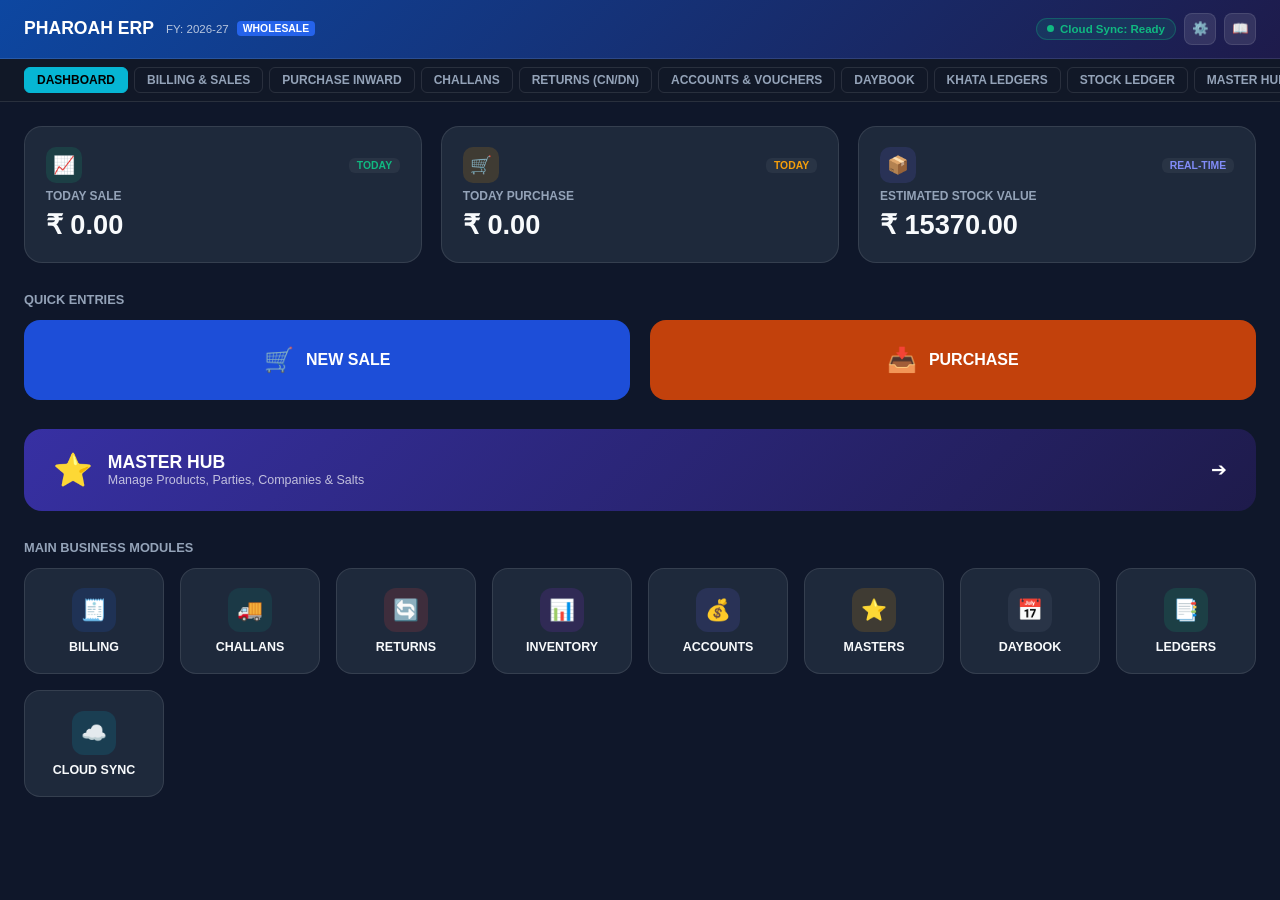
==== website/index.html @ 79cd31cd "fix: deploy 100% English UI and exact Flutter app workflow to cloudflare" ====
<!DOCTYPE html>
<html lang="en">
<head>
    <meta charset="UTF-8">
    <meta name="viewport" content="width=device-width, initial-scale=1.0">
    <title>Pharoah ERP - Enterprise Cloud Web Shell</title>
    <meta http-equiv="Cache-Control" content="no-cache, no-store, must-revalidate">
    <meta http-equiv="Pragma" content="no-cache">
    <meta http-equiv="Expires" content="0">
    <meta name="theme-color" content="#0d47a1">
    <link rel="stylesheet" href="style.css?v=3.1">
    <script>
      if ('serviceWorker' in navigator) {
        navigator.serviceWorker.getRegistrations().then(registrations => {
          for (let reg of registrations) { reg.unregister(); }
        });
      }
      if ('caches' in window) {
        caches.keys().then(names => {
          for (let name of names) { caches.delete(name); }
        });
      }
    </script>
</head>
<body>

    <!-- Header -->
    <header class="app-top-header">
        <div class="header-left">
            <div class="company-title">PHAROAH ERP</div>
            <div class="company-meta">
                <span id="headerFyLabel">FY: 2026-27</span>
                <span class="badge-tag">WHOLESALE</span>
            </div>
        </div>
        <div class="header-right">
            <div id="syncStatus" class="cloud-status-badge" onclick="openDriveSettings()" title="Google Drive Cloud Sync">
                <span class="pulse-dot"></span>
                <span id="tenantLabel">Cloud Sync: Ready</span>
            </div>
            <button class="icon-nav-btn" onclick="openDriveSettings()" title="Drive Settings">⚙️</button>
            <button class="icon-nav-btn" onclick="openGuideModal()" title="User Manual">📖</button>
        </div>
    </header>

    <!-- Module Navigation Chips -->
    <nav class="module-navbar">
        <button class="nav-chip active" id="nav-chip-dashboard" onclick="navigateToModule('dashboard')">DASHBOARD</button>
        <button class="nav-chip" id="nav-chip-billing" onclick="navigateToModule('billing')">BILLING & SALES</button>
        <button class="nav-chip" id="nav-chip-purchases" onclick="navigateToModule('purchases')">PURCHASE INWARD</button>
        <button class="nav-chip" id="nav-chip-challans" onclick="navigateToModule('challans')">CHALLANS</button>
        <button class="nav-chip" id="nav-chip-returns" onclick="navigateToModule('returns')">RETURNS (CN/DN)</button>
        <button class="nav-chip" id="nav-chip-accounts" onclick="navigateToModule('accounts')">ACCOUNTS & VOUCHERS</button>
        <button class="nav-chip" id="nav-chip-daybook" onclick="navigateToModule('daybook')">DAYBOOK</button>
        <button class="nav-chip" id="nav-chip-ledgers" onclick="navigateToModule('ledgers')">KHATA LEDGERS</button>
        <button class="nav-chip" id="nav-chip-stock" onclick="navigateToModule('stock')">STOCK LEDGER</button>
        <button class="nav-chip" id="nav-chip-masters" onclick="navigateToModule('masters')">MASTER HUB</button>
    </nav>

    <!-- Main Workspace -->
    <main class="app-main-container">
        
        <!-- DASHBOARD -->
        <section id="view-dashboard">
            <div class="kpi-container">
                <div class="stat-card">
                    <div class="stat-card-top">
                        <div class="stat-icon-wrap green-bg">📈</div>
                        <span class="period-pill green-text">TODAY</span>
                    </div>
                    <div class="stat-label">TODAY SALE</div>
                    <div class="stat-value" id="kpi-sale">₹ 0.00</div>
                </div>

                <div class="stat-card">
                    <div class="stat-card-top">
                        <div class="stat-icon-wrap orange-bg">🛒</div>
                        <span class="period-pill orange-text">TODAY</span>
                    </div>
                    <div class="stat-label">TODAY PURCHASE</div>
                    <div class="stat-value" id="kpi-pur">₹ 0.00</div>
                </div>

                <div class="stat-card">
                    <div class="stat-card-top">
                        <div class="stat-icon-wrap indigo-bg">📦</div>
                        <span class="period-pill indigo-text">REAL-TIME</span>
                    </div>
                    <div class="stat-label">ESTIMATED STOCK VALUE</div>
                    <div class="stat-value" id="kpi-stock">₹ 0.00</div>
                </div>
            </div>

            <div class="section-label-bar">QUICK ENTRIES</div>
            <div class="quick-entry-row">
                <div class="big-entry-btn sale-btn-bg" onclick="startNewSaleWorkflow()">
                    <div class="big-btn-icon">🛒</div>
                    <div class="big-btn-title">NEW SALE</div>
                </div>
                <div class="big-entry-btn purchase-btn-bg" onclick="startNewPurchaseWorkflow()">
                    <div class="big-btn-icon">📥</div>
                    <div class="big-btn-title">PURCHASE</div>
                </div>
            </div>

            <div class="master-hub-banner" onclick="navigateToModule('masters')">
                <div class="banner-icon">⭐</div>
                <div class="banner-text">
                    <div class="banner-title">MASTER HUB</div>
                    <div class="banner-sub">Manage Products, Parties, Companies & Salts</div>
                </div>
                <div class="banner-arrow">➔</div>
            </div>

            <div class="section-label-bar">MAIN BUSINESS MODULES</div>
            <div class="action-grid-9">
                <div class="grid-card" onclick="navigateToModule('billing')">
                    <div class="grid-icon-circle blue-bg">🧾</div>
                    <div class="grid-title">BILLING</div>
                </div>
                <div class="grid-card" onclick="navigateToModule('challans')">
                    <div class="grid-icon-circle teal-bg">🚚</div>
                    <div class="grid-title">CHALLANS</div>
                </div>
                <div class="grid-card" onclick="navigateToModule('returns')">
                    <div class="grid-icon-circle red-bg">🔄</div>
                    <div class="grid-title">RETURNS</div>
                </div>
                <div class="grid-card" onclick="navigateToModule('stock')">
                    <div class="grid-icon-circle purple-bg">📊</div>
                    <div class="grid-title">INVENTORY</div>
                </div>
                <div class="grid-card" onclick="navigateToModule('accounts')">
                    <div class="grid-icon-circle indigo-bg">💰</div>
                    <div class="grid-title">ACCOUNTS</div>
                </div>
                <div class="grid-card" onclick="navigateToModule('masters')">
                    <div class="grid-icon-circle orange-bg">⭐</div>
                    <div class="grid-title">MASTERS</div>
                </div>
                <div class="grid-card" onclick="navigateToModule('daybook')">
                    <div class="grid-icon-circle bluegrey-bg">📅</div>
                    <div class="grid-title">DAYBOOK</div>
                </div>
                <div class="grid-card" onclick="navigateToModule('ledgers')">
                    <div class="grid-icon-circle green-bg-light">📑</div>
                    <div class="grid-title">LEDGERS</div>
                </div>
                <div class="grid-card" onclick="openDriveSettings()">
                    <div class="grid-icon-circle cyan-bg">☁️</div>
                    <div class="grid-title">CLOUD SYNC</div>
                </div>
            </div>
        </section>

        <!-- SALE STEP 1: CONFIG -->
        <section id="view-sale-step1" style="display: none;">
            <div class="form-container-card">
                <div class="card-header-bar">
                    <h2>SALE ENTRY (STEP 1: INVOICE SETUP)</h2>
                    <span class="step-pill">STEP 1 OF 2</span>
                </div>

                <div class="inputs-grid-4">
                    <div class="input-field-group">
                        <label>SERIES SCHEME</label>
                        <select id="saleSeriesSelect" class="form-input" onchange="updateSaleSeriesPrefix(this.value)">
                            <option value="INV-">Standard Tax Invoice (INV-)</option>
                            <option value="RET-">Retail Series (RET-)</option>
                            <option value="WHOLE-">Wholesale B2B (WHOLE-)</option>
                        </select>
                    </div>
                    <div class="input-field-group">
                        <label>INVOICE NO</label>
                        <input type="text" id="saleBillNo" class="form-input" readonly>
                    </div>
                    <div class="input-field-group">
                        <label>BILL DATE</label>
                        <input type="date" id="saleBillDate" class="form-input">
                    </div>
                    <div class="input-field-group">
                        <label>PAYMENT MODE</label>
                        <div class="segmented-mode-bar">
                            <button type="button" class="seg-btn active" id="modeCashBtn" onclick="setSalePaymentMode('CASH')">CASH</button>
                            <button type="button" class="seg-btn" id="modeCreditBtn" onclick="setSalePaymentMode('CREDIT')">CREDIT</button>
                        </div>
                    </div>
                </div>

                <div class="input-field-group" style="margin-top: 1.2rem;">
                    <label>SELECT PARTY / CUSTOMER *</label>
                    <input type="text" id="salePartySearch" class="form-input" placeholder="Search Customer Name or City..." list="partyDatalist" oninput="onSalePartySelected(this.value)">
                </div>

                <div id="selectedPartyPreviewCard" class="party-info-box" style="display: none; margin-top: 1rem;">
                    <div class="party-preview-info">
                        <div class="circle-avatar">👤</div>
                        <div>
                            <div class="preview-name" id="previewPartyName">PARTY NAME</div>
                            <div class="preview-meta" id="previewPartyMeta">City: LOCAL | GST: N/A | Balance: ₹ 0.00</div>
                        </div>
                    </div>
                    <button class="btn btn-danger-sm" onclick="clearSelectedSaleParty()">CLEAR</button>
                </div>

                <div class="card-footer-action">
                    <button class="btn btn-primary" onclick="proceedToBillingStep2()">PROCEED TO BILLING (STEP 2) ➔</button>
                </div>
            </div>
        </section>

        <!-- SALE STEP 2: CART -->
        <section id="view-sale-step2" style="display: none;">
            <div class="form-container-card">
                <div class="card-header-bar">
                    <div>
                        <h2 id="billingHeaderTitle">TAX INVOICE: INV-1001</h2>
                        <div class="sub-party-text" id="billingHeaderParty">Party: Customer Name | Mode: CASH</div>
                    </div>
                    <div style="display: flex; gap: 8px;">
                        <button class="btn btn-secondary" onclick="switchTab('sale-step1')">⬅ STEP 1</button>
                        <button class="btn btn-primary" onclick="openItemEntryModal()">+ ADD ITEM (F4)</button>
                    </div>
                </div>

                <div class="table-responsive">
                    <table class="erp-table">
                        <thead>
                            <tr>
                                <th>S.N</th><th>PRODUCT DESCRIPTION</th><th>PACK</th><th>BATCH</th><th>EXP</th><th>QTY + FREE</th><th>RATE (₹)</th><th>DISC %</th><th>GST %</th><th>NET TOTAL (₹)</th><th>ACTION</th>
                            </tr>
                        </thead>
                        <tbody id="saleCartTableBody"></tbody>
                    </table>
                </div>

                <div class="cart-summary-footer">
                    <div class="summary-remarks-box">
                        <label>REMARKS / DISPATCH NOTE</label>
                        <input type="text" id="saleRemarks" class="form-input" placeholder="Vehicle No / Notes">
                    </div>
                    <div class="summary-calc-box">
                        <div class="calc-row">
                            <span>ITEMS TOTAL:</span>
                            <span id="sumItemsTotal">₹ 0.00</span>
                        </div>
                        <div class="calc-row">
                            <span style="color: var(--accent-red); font-weight: bold;">EXTRA DISCOUNT (-):</span>
                            <input type="number" id="saleExtraDiscount" class="calc-input-inline" value="0.00" oninput="recalculateBillTotals()">
                        </div>
                        <div class="calc-row">
                            <span>AUTO ROUND-OFF:</span>
                            <span id="sumRoundOff">₹ 0.00</span>
                        </div>
                        <div class="calc-row grand-total-line">
                            <span>NET PAYABLE:</span>
                            <span id="sumGrandTotal">₹ 0.00</span>
                        </div>
                    </div>
                </div>

                <div class="card-footer-action">
                    <button class="btn btn-success" onclick="finalizeAndSaveSaleBill('A4')">💾 SAVE & PRINT A4 INVOICE</button>
                    <button class="btn btn-primary" onclick="finalizeAndSaveSaleBill('Thermal')">📠 SAVE & 80MM THERMAL</button>
                </div>
            </div>
        </section>

        <!-- PURCHASES -->
        <section id="view-purchases" style="display: none;">
            <div class="form-container-card">
                <div class="card-header-bar">
                    <h2>PURCHASE INWARD (STOCK RECEIVE)</h2>
                    <button class="btn btn-primary" onclick="initNewPurchaseSession()">+ NEW INWARD</button>
                </div>

                <div class="inputs-grid-4">
                    <div class="input-field-group">
                        <label>INTERNAL ID</label>
                        <input type="text" id="purInternalNo" class="form-input" value="PUR-1" readonly>
                    </div>
                    <div class="input-field-group">
                        <label>SUPPLIER BILL NO *</label>
                        <input type="text" id="purBillNo" class="form-input" placeholder="INV-9901">
                    </div>
                    <div class="input-field-group">
                        <label>SUPPLIER BILL DATE</label>
                        <input type="date" id="purBillDate" class="form-input">
                    </div>
                    <div class="input-field-group">
                        <label>STOCK ENTRY DATE</label>
                        <input type="date" id="purEntryDate" class="form-input">
                    </div>
                </div>

                <div class="inputs-grid-2" style="margin-top: 1rem;">
                    <div class="input-field-group">
                        <label>SUPPLIER / DISTRIBUTOR *</label>
                        <input type="text" id="purSupplierSearch" class="form-input" placeholder="Search Distributor Name..." list="partyDatalist">
                    </div>
                    <div class="input-field-group">
                        <label>PAYMENT MODE</label>
                        <select id="purPayMode" class="form-input">
                            <option value="CREDIT">CREDIT</option>
                            <option value="CASH">CASH</option>
                        </select>
                    </div>
                </div>

                <div class="embedded-entry-box" style="margin-top: 1.5rem;">
                    <div class="inputs-grid-4">
                        <div class="input-field-group">
                            <label>PRODUCT NAME</label>
                            <input type="text" id="purItemName" class="form-input" placeholder="DOLO 650 MG" list="itemDatalist" onchange="autoFillPurProductDetails(this.value)">
                        </div>
                        <div class="input-field-group">
                            <label>BATCH</label>
                            <input type="text" id="purBatch" class="form-input" value="B-01">
                        </div>
                        <div class="input-field-group">
                            <label>EXPIRY (MM/YY)</label>
                            <input type="text" id="purExp" class="form-input" value="12/28" oninput="formatExpiryField(this)">
                        </div>
                        <div class="input-field-group">
                            <label>MRP (₹)</label>
                            <input type="number" id="purMrp" class="form-input" value="50.00">
                        </div>
                    </div>
                    <div class="inputs-grid-4" style="margin-top: 0.8rem;">
                        <div class="input-field-group">
                            <label>PUR. RATE (₹) *</label>
                            <input type="number" id="purRate" class="form-input" value="40.00">
                        </div>
                        <div class="input-field-group">
                            <label>QTY</label>
                            <input type="number" id="purQty" class="form-input" value="10">
                        </div>
                        <div class="input-field-group">
                            <label>FREE</label>
                            <input type="number" id="purFree" class="form-input" value="0">
                        </div>
                        <div class="input-field-group">
                            <label>GST %</label>
                            <input type="number" id="purGst" class="form-input" value="12">
                        </div>
                    </div>
                    <div style="margin-top: 12px; text-align: right;">
                        <button class="btn btn-primary" onclick="addPurchaseCartItem()">+ ADD ITEM</button>
                    </div>
                </div>

                <div class="table-responsive" style="margin-top: 1.5rem;">
                    <table class="erp-table">
                        <thead>
                            <tr>
                                <th>S.N</th><th>PRODUCT NAME</th><th>BATCH</th><th>EXP</th><th>MRP</th><th>PUR. RATE</th><th>QTY + FREE</th><th>GST %</th><th>TOTAL (₹)</th><th>ACTION</th>
                            </tr>
                        </thead>
                        <tbody id="purCartTableBody"></tbody>
                    </table>
                </div>

                <div class="cart-summary-footer">
                    <div></div>
                    <div class="summary-calc-box">
                        <div class="calc-row grand-total-line">
                            <span>NET INWARD TOTAL:</span>
                            <span id="purGrandTotal">₹ 0.00</span>
                        </div>
                    </div>
                </div>

                <div class="card-footer-action">
                    <button class="btn btn-success" onclick="savePurchaseInward()">📥 FINALIZE & SAVE INWARD STOCK</button>
                </div>
            </div>
        </section>

        <!-- CHALLANS -->
        <section id="view-challans" style="display: none;">
            <div class="form-container-card">
                <div class="card-header-bar">
                    <h2>DELIVERY CHALLANS & REGISTER</h2>
                    <button class="btn btn-primary" onclick="initNewChallanSession()">+ NEW CHALLAN</button>
                </div>

                <div class="inputs-grid-4">
                    <div class="input-field-group">
                        <label>CHALLAN NO</label>
                        <input type="text" id="chBillNo" class="form-input" value="SCH-101" readonly>
                    </div>
                    <div class="input-field-group">
                        <label>DATE</label>
                        <input type="date" id="chDate" class="form-input">
                    </div>
                    <div class="input-field-group">
                        <label>PARTY NAME</label>
                        <input type="text" id="chParty" class="form-input" placeholder="Customer Name..." list="partyDatalist">
                    </div>
                    <div class="input-field-group">
                        <label>REMARKS</label>
                        <input type="text" id="chRemarks" class="form-input" placeholder="Transport Info">
                    </div>
                </div>

                <div class="embedded-entry-box" style="margin-top: 1.2rem;">
                    <div class="inputs-grid-4">
                        <div class="input-field-group">
                            <label>PRODUCT</label>
                            <input type="text" id="chItemName" class="form-input" placeholder="Product Name" list="itemDatalist">
                        </div>
                        <div class="input-field-group">
                            <label>BATCH</label>
                            <input type="text" id="chBatch" class="form-input" value="B-01">
                        </div>
                        <div class="input-field-group">
                            <label>QTY</label>
                            <input type="number" id="chQty" class="form-input" value="5">
                        </div>
                        <div class="input-field-group">
                            <label>RATE (₹)</label>
                            <input type="number" id="chRate" class="form-input" value="30.00">
                        </div>
                    </div>
                    <button class="btn btn-primary" style="margin-top: 10px;" onclick="addChallanItem()">+ RECORD CHALLAN</button>
                </div>

                <div class="table-responsive" style="margin-top: 1.5rem;">
                    <table class="erp-table">
                        <thead>
                            <tr>
                                <th>S.N</th><th>CHALLAN NO</th><th>DATE</th><th>PARTY</th><th>TOTAL AMOUNT (₹)</th><th>STATUS</th>
                            </tr>
                        </thead>
                        <tbody id="challanRegisterTableBody"></tbody>
                    </table>
                </div>
            </div>
        </section>

        <!-- RETURNS -->
        <section id="view-returns" style="display: none;">
            <div class="form-container-card">
                <div class="card-header-bar">
                    <h2>RETURNS & REVERSALS (CREDIT / DEBIT NOTES)</h2>
                </div>

                <div class="inputs-grid-4">
                    <div class="input-field-group">
                        <label>NOTE TYPE</label>
                        <select id="retType" class="form-input">
                            <option value="CN">SALE CREDIT NOTE (CN)</option>
                            <option value="DN">PURCHASE DEBIT NOTE (DN)</option>
                        </select>
                    </div>
                    <div class="input-field-group">
                        <label>STOCK DISPOSITION</label>
                        <select id="retDisposition" class="form-input">
                            <option value="Sellable">SELLABLE (Adds to live stock)</option>
                            <option value="Breakage">BREAKAGE / EXPIRY (Waste)</option>
                        </select>
                    </div>
                    <div class="input-field-group">
                        <label>PARTY NAME</label>
                        <input type="text" id="retParty" class="form-input" placeholder="Party Name" list="partyDatalist">
                    </div>
                    <div class="input-field-group">
                        <label>DATE</label>
                        <input type="date" id="retDate" class="form-input">
                    </div>
                </div>

                <div class="embedded-entry-box" style="margin-top: 1.2rem;">
                    <div class="inputs-grid-4">
                        <div class="input-field-group">
                            <label>PRODUCT NAME</label>
                            <input type="text" id="retItemName" class="form-input" placeholder="Product Name" list="itemDatalist">
                        </div>
                        <div class="input-field-group">
                            <label>BATCH</label>
                            <input type="text" id="retBatch" class="form-input" value="DL-101">
                        </div>
                        <div class="input-field-group">
                            <label>RETURN QTY</label>
                            <input type="number" id="retQty" class="form-input" value="1">
                        </div>
                        <div class="input-field-group">
                            <label>SETTLEMENT RATE (₹)</label>
                            <input type="number" id="retRate" class="form-input" value="28.50">
                        </div>
                    </div>
                    <button class="btn btn-danger" style="margin-top: 10px;" onclick="saveReturnEntry()">🔄 SAVE RETURN (CN/DN)</button>
                </div>

                <div class="table-responsive" style="margin-top: 1.5rem;">
                    <table class="erp-table">
                        <thead>
                            <tr>
                                <th>DATE</th><th>NOTE NO</th><th>TYPE</th><th>PARTY</th><th>STOCK CATEGORY</th><th>TOTAL (₹)</th>
                            </tr>
                        </thead>
                        <tbody id="returnsRegisterTableBody"></tbody>
                    </table>
                </div>
            </div>
        </section>

        <!-- ACCOUNTS & VOUCHERS -->
        <section id="view-accounts" style="display: none;">
            <div class="form-container-card">
                <div class="card-header-bar">
                    <h2>ACCOUNTS & VOUCHERS (RECEIPT / PAYMENT)</h2>
                </div>

                <div class="inputs-grid-4">
                    <div class="input-field-group">
                        <label>VOUCHER TYPE</label>
                        <select id="vouchType" class="form-input">
                            <option value="RECEIPT">RECEIPT (Cash / Bank Inflow)</option>
                            <option value="PAYMENT">PAYMENT (Cash / Bank Outflow)</option>
                        </select>
                    </div>
                    <div class="input-field-group">
                        <label>DATE</label>
                        <input type="date" id="vouchDate" class="form-input">
                    </div>
                    <div class="input-field-group">
                        <label>PARTY NAME *</label>
                        <input type="text" id="vouchParty" class="form-input" placeholder="Party Name" list="partyDatalist">
                    </div>
                    <div class="input-field-group">
                        <label>INTERNAL LEDGER</label>
                        <select id="vouchInternalLedger" class="form-input">
                            <option value="CASH IN HAND">Cash in Hand</option>
                            <option value="STATE BANK OF INDIA">State Bank of India</option>
                            <option value="HDFC BANK">HDFC Bank</option>
                        </select>
                    </div>
                </div>

                <div class="inputs-grid-4" style="margin-top: 1rem;">
                    <div class="input-field-group">
                        <label>AMOUNT (₹) *</label>
                        <input type="number" id="vouchAmount" class="form-input" placeholder="0.00">
                    </div>
                    <div class="input-field-group">
                        <label>PAYMENT MODE</label>
                        <select id="vouchMode" class="form-input">
                            <option value="Cash">Cash</option>
                            <option value="Bank">Bank / UPI / Cheque</option>
                        </select>
                    </div>
                    <div class="input-field-group">
                        <label>CHEQUE / REF NO</label>
                        <input type="text" id="vouchChequeNo" class="form-input" placeholder="Optional">
                    </div>
                    <div class="input-field-group">
                        <label>NARRATION</label>
                        <input type="text" id="vouchNarration" class="form-input" placeholder="Remarks...">
                    </div>
                </div>

                <div class="card-footer-action" style="margin-top: 1.5rem;">
                    <button class="btn btn-success" onclick="saveVoucherEntry()">💾 RECORD VOUCHER</button>
                </div>
            </div>
        </section>

        <!-- DAYBOOK -->
        <section id="view-daybook" style="display: none;">
            <div class="form-container-card">
                <div class="card-header-bar">
                    <h2>DAILY DAYBOOK AUDIT REGISTER</h2>
                    <div style="display: flex; gap: 8px; align-items: center;">
                        <label style="font-size: 0.8rem; color: var(--text-muted);">DATE:</label>
                        <input type="date" id="daybookFilterDate" class="form-input" style="max-width: 160px;" onchange="renderDaybook()">
                    </div>
                </div>

                <div class="table-responsive">
                    <table class="erp-table">
                        <thead>
                            <tr>
                                <th>DATE</th><th>TYPE</th><th>PARTICULARS / PARTY</th><th>REF NO</th><th>INFLOW (IN ₹)</th><th>OUTFLOW (OUT ₹)</th>
                            </tr>
                        </thead>
                        <tbody id="daybookTableBody"></tbody>
                    </table>
                </div>
            </div>
        </section>

        <!-- LEDGERS -->
        <section id="view-ledgers" style="display: none;">
            <div class="form-container-card">
                <div class="card-header-bar">
                    <h2>PARTY KHATA & LEDGER STATEMENTS</h2>
                    <input type="text" id="ledgerSearchParty" class="form-input" style="max-width: 250px;" placeholder="Search Party..." list="partyDatalist" oninput="renderLedgers()">
                </div>

                <div class="table-responsive">
                    <table class="erp-table">
                        <thead>
                            <tr>
                                <th>DATE</th><th>PARTICULARS / REF</th><th>TYPE</th><th>DEBIT (Dr ₹)</th><th>CREDIT (Cr ₹)</th><th>RUNNING BALANCE</th>
                            </tr>
                        </thead>
                        <tbody id="ledgerTableBody"></tbody>
                    </table>
                </div>
            </div>
        </section>

        <!-- STOCK -->
        <section id="view-stock" style="display: none;">
            <div class="form-container-card">
                <div class="card-header-bar">
                    <h2>STOCK LEDGER & LIVE BATCH INVENTORY</h2>
                    <input type="text" id="stockSearchInput" class="form-input" style="max-width: 250px;" placeholder="Search Product / Batch..." oninput="renderStock()">
                </div>

                <div class="table-responsive">
                    <table class="erp-table">
                        <thead>
                            <tr>
                                <th>CODE</th><th>PRODUCT NAME</th><th>PACK</th><th>BATCH</th><th>EXPIRY</th><th>MRP (₹)</th><th>PUR. RATE</th><th>RATE A</th><th>LIVE STOCK</th>
                            </tr>
                        </thead>
                        <tbody id="stockTableBody"></tbody>
                    </table>
                </div>
            </div>
        </section>

        <!-- MASTERS -->
        <section id="view-masters" style="display: none;">
            <div class="form-container-card" style="margin-bottom: 2rem;">
                <div class="card-header-bar">
                    <h2>PRODUCT MASTER (MEDICINE REGISTRATION)</h2>
                    <span class="step-pill" id="autoProdSysId">PH-10001</span>
                </div>

                <div class="inputs-grid-4">
                    <div class="input-field-group">
                        <label>PRODUCT NAME *</label>
                        <input type="text" id="mProdName" class="form-input" placeholder="e.g. DOLO 650 MG">
                    </div>
                    <div class="input-field-group">
                        <label>PACKING *</label>
                        <input type="text" id="mProdPack" class="form-input" placeholder="15 TAB">
                    </div>
                    <div class="input-field-group">
                        <label>MRP (₹) *</label>
                        <input type="number" id="mProdMrp" class="form-input" value="50.00">
                    </div>
                    <div class="input-field-group">
                        <label>PURCHASE RATE (₹) *</label>
                        <input type="number" id="mProdPurRate" class="form-input" value="38.00">
                    </div>
                    <div class="input-field-group">
                        <label>RATE A (SALE ₹)</label>
                        <input type="number" id="mProdRateA" class="form-input" value="45.00">
                    </div>
                    <div class="input-field-group">
                        <label>GST %</label>
                        <input type="number" id="mProdGst" class="form-input" value="12">
                    </div>
                </div>

                <div class="card-footer-action">
                    <button class="btn btn-primary" onclick="saveNewProductMaster()">+ SAVE PRODUCT TO MASTER</button>
                </div>
            </div>

            <div class="form-container-card">
                <div class="card-header-bar">
                    <h2>PARTY & LEDGER MASTER (CUSTOMER / SUPPLIER)</h2>
                </div>

                <div class="inputs-grid-4">
                    <div class="input-field-group">
                        <label>PARTY / FIRM NAME *</label>
                        <input type="text" id="mPartyName" class="form-input" placeholder="e.g. Apex Health Care">
                    </div>
                    <div class="input-field-group">
                        <label>ACCOUNT GROUP *</label>
                        <select id="mPartyGroup" class="form-input">
                            <option value="Sundry Debtors">Sundry Debtors (Customer / Buyer)</option>
                            <option value="Sundry Creditors">Sundry Creditors (Supplier / Vendor)</option>
                            <option value="Bank Accounts">Bank Accounts</option>
                            <option value="Expenses">Expenses</option>
                        </select>
                    </div>
                    <div class="input-field-group">
                        <label>GSTIN (15-DIGIT)</label>
                        <input type="text" id="mPartyGst" class="form-input" placeholder="08ABCDE1234F1Z5">
                    </div>
                    <div class="input-field-group">
                        <label>CITY</label>
                        <input type="text" id="mPartyCity" class="form-input" placeholder="Udaipur">
                    </div>
                    <div class="input-field-group">
                        <label>MOBILE NUMBER</label>
                        <input type="text" id="mPartyPhone" class="form-input" placeholder="9876543210">
                    </div>
                    <div class="input-field-group">
                        <label>OPENING BALANCE (₹)</label>
                        <input type="number" id="mPartyOpBal" class="form-input" value="0.00">
                    </div>
                </div>

                <div class="card-footer-action">
                    <button class="btn btn-success" onclick="saveNewPartyMaster()">+ SAVE PARTY MASTER</button>
                </div>
            </div>
        </section>
    </main>

    <!-- ITEM ENTRY MODAL -->
    <div id="itemEntryModal" class="modal-backdrop">
        <div class="modal-dialog-card">
            <div class="modal-header-row">
                <div>
                    <h3 id="entryModalProdTitle" style="color: var(--text-light); font-size: 1.1rem; font-weight: 800;">ITEM CONFIGURATION</h3>
                    <div style="font-size: 0.75rem; color: var(--text-muted);">Batch, Rate Tiers (A/B/C) & Formulas</div>
                </div>
                <button class="btn btn-secondary" style="padding: 4px 10px;" onclick="closeItemEntryModal()">✕</button>
            </div>

            <div class="inputs-grid-3" style="margin-top: 1.2rem;">
                <div class="input-field-group">
                    <label>BATCH (CASE-SENSITIVE)</label>
                    <input type="text" id="eBatch" class="form-input" value="B-01">
                </div>
                <div class="input-field-group">
                    <label>EXPIRY (MM/YY)</label>
                    <input type="text" id="eExp" class="form-input" value="12/28" oninput="formatExpiryField(this)">
                </div>
                <div class="input-field-group">
                    <label>RATE TIER</label>
                    <select id="eRateTier" class="form-input" onchange="onRateTierChanged(this.value)">
                        <option value="A">RATE A (Standard)</option>
                        <option value="B">RATE B (Special)</option>
                        <option value="C">RATE C (Formula %)</option>
                    </select>
                </div>
            </div>

            <div class="inputs-grid-4" style="margin-top: 1rem;">
                <div class="input-field-group" id="eRateCDiscBox" style="display: none;">
                    <label>C FORMULA %</label>
                    <input type="number" id="eRateCDisc" class="form-input" value="0.0" oninput="calculateRateCFormula()">
                </div>
                <div class="input-field-group">
                    <label>MRP (₹)</label>
                    <input type="number" id="eMrp" class="form-input" value="50.00" oninput="calculateRateCFormula()">
                </div>
                <div class="input-field-group">
                    <label>UNIT RATE (₹) *</label>
                    <input type="number" id="eRate" class="form-input" value="45.00" oninput="syncDiscountInputs('percent')">
                </div>
                <div class="input-field-group">
                    <label>GST %</label>
                    <input type="number" id="eGst" class="form-input" value="12" readonly>
                </div>
            </div>

            <div class="inputs-grid-4" style="margin-top: 1rem;">
                <div class="input-field-group">
                    <label>BILLING QTY *</label>
                    <input type="number" id="eQty" class="form-input" value="1" oninput="syncDiscountInputs('percent')">
                </div>
                <div class="input-field-group">
                    <label>FREE QTY</label>
                    <input type="number" id="eFree" class="form-input" value="0">
                </div>
                <div class="input-field-group">
                    <label>DISCOUNT %</label>
                    <input type="number" id="eDiscPer" class="form-input" value="0.0" oninput="syncDiscountInputs('percent')">
                </div>
                <div class="input-field-group">
                    <label>DISCOUNT ₹</label>
                    <input type="number" id="eDiscAmt" class="form-input" value="0.0" oninput="syncDiscountInputs('amount')">
                </div>
            </div>

            <div class="net-total-banner">
                <span style="font-weight: 800; font-size: 0.9rem; color: var(--text-light);">NET ITEM TOTAL:</span>
                <span id="eNetTotalDisplay" style="color: var(--accent-emerald); font-size: 1.4rem; font-weight: 900;">₹ 45.00</span>
            </div>

            <div class="modal-footer-row">
                <button class="btn btn-secondary" onclick="closeItemEntryModal()">CANCEL</button>
                <button class="btn btn-success" onclick="confirmAndAddItemToCart()">CONFIRM & ADD TO BILL</button>
            </div>
        </div>
    </div>

    <!-- Datalists -->
    <datalist id="partyDatalist"></datalist>
    <datalist id="itemDatalist"></datalist>

    <!-- Google Drive Settings Modal -->
    <div id="driveSettingsModal" class="modal-backdrop">
        <div class="modal-dialog-card" style="max-width: 520px;">
            <h2 style="color: var(--accent-cyan); margin-bottom: 0.8rem; font-size: 1.2rem;">☁️ GOOGLE DRIVE CLOUD SYNC</h2>
            <p style="color: var(--text-muted); font-size: 0.82rem; margin-bottom: 1.2rem; line-height: 1.4;">Configure your private Google Apps Script Webhook URL and Gmail for isolated multi-tenant cloud storage.</p>
            <div class="input-field-group" style="margin-bottom: 1rem;">
                <label>GMAIL ADDRESS</label>
                <input type="email" id="driveUserEmail" class="form-input" placeholder="yourname@gmail.com">
            </div>
            <div class="input-field-group" style="margin-bottom: 1.5rem;">
                <label>APPS SCRIPT WEBHOOK URL</label>
                <input type="text" id="driveApiUrl" class="form-input" placeholder="https://script.google.com/macros/s/.../exec">
            </div>
            <div style="display: flex; justify-content: space-between;">
                <button class="btn btn-danger-sm" onclick="closeDriveSettings()">CANCEL</button>
                <button class="btn btn-success" onclick="saveDriveSettingsFromModal()">CONNECT & SYNC</button>
            </div>
        </div>
    </div>

    <!-- User Guide Modal -->
    <div id="guideModal" class="modal-backdrop">
        <div class="modal-dialog-card" style="max-width: 550px;">
            <h2 style="color: var(--accent-cyan); margin-bottom: 1rem; font-size: 1.2rem;">📖 PHAROAH ERP - USER MANUAL</h2>
            <div style="color: var(--text-muted); font-size: 0.85rem; line-height: 1.6; display: flex; flex-direction: column; gap: 10px;">
                <p><strong>1. Step 1 & Step 2 Billing Flow:</strong> Step 1 sets up series, date, and customer. Step 2 opens the live billing cart with A/B/C rate tiers, formulas, and auto round-off.</p>
                <p><strong>2. 2-Way Live Sync:</strong> All transactions saved on the web are synchronized with your personal Google Drive and automatically downloaded to your mobile app.</p>
                <p><strong>3. Multi-Tenant Privacy:</strong> Each user has their own private Google Drive storage. No data mixing across different businesses.</p>
            </div>
            <div style="margin-top: 1.5rem; text-align: right;">
                <button class="btn btn-primary" onclick="closeGuideModal()">GOT IT</button>
            </div>
        </div>
    </div>

    <div id="printArea" class="print-area"></div>
    <script src="drive_sync.js?v=3.1"></script>
    <script src="app.js?v=3.1"></script>
</body>
</html>
---- website/style.css ----
* {
    margin: 0;
    padding: 0;
    box-sizing: border-box;
    font-family: -apple-system, BlinkMacSystemFont, "Segoe UI", Roboto, sans-serif;
}

:root {
    --bg-dark: #0f172a;
    --card-bg: #1e293b;
    --brand-blue: #0d47a1;
    --accent-cyan: #06b6d4;
    --accent-emerald: #10b981;
    --accent-orange: #f59e0b;
    --accent-red: #ef4444;
    --text-light: #f8fafc;
    --text-muted: #94a3b8;
    --border-color: rgba(255, 255, 255, 0.1);
}

body {
    background-color: var(--bg-dark);
    color: var(--text-light);
    min-height: 100vh;
    display: flex;
    flex-direction: column;
}

.app-top-header {
    background: linear-gradient(135deg, var(--brand-blue), #1e1b4b);
    border-bottom: 1px solid var(--border-color);
    padding: 0.8rem 1.5rem;
    display: flex;
    justify-content: space-between;
    align-items: center;
    position: sticky;
    top: 0;
    z-index: 50;
}

.header-left {
    display: flex;
    align-items: center;
    gap: 12px;
}

.company-title {
    font-size: 1.1rem;
    font-weight: 900;
    color: white;
}

.company-meta {
    display: flex;
    align-items: center;
    gap: 8px;
    font-size: 0.72rem;
    color: rgba(255, 255, 255, 0.7);
}

.badge-tag {
    background: #2563eb;
    color: white;
    padding: 2px 6px;
    border-radius: 4px;
    font-weight: bold;
    font-size: 0.65rem;
}

.header-right {
    display: flex;
    align-items: center;
    gap: 8px;
}

.cloud-status-badge {
    display: flex;
    align-items: center;
    gap: 6px;
    background: rgba(16, 185, 129, 0.12);
    border: 1px solid rgba(16, 185, 129, 0.3);
    color: var(--accent-emerald);
    padding: 4px 10px;
    border-radius: 20px;
    font-size: 0.72rem;
    font-weight: bold;
    cursor: pointer;
}

.pulse-dot {
    width: 7px;
    height: 7px;
    background: var(--accent-emerald);
    border-radius: 50%;
}

.icon-nav-btn {
    background: rgba(255, 255, 255, 0.1);
    border: 1px solid var(--border-color);
    color: white;
    width: 32px;
    height: 32px;
    border-radius: 8px;
    cursor: pointer;
    display: flex;
    align-items: center;
    justify-content: center;
}

.module-navbar {
    background: #111827;
    padding: 0.5rem 1.5rem;
    display: flex;
    gap: 6px;
    overflow-x: auto;
    border-bottom: 1px solid var(--border-color);
}

.nav-chip {
    background: transparent;
    border: 1px solid var(--border-color);
    color: var(--text-muted);
    padding: 5px 12px;
    border-radius: 6px;
    cursor: pointer;
    font-weight: 700;
    font-size: 0.75rem;
    white-space: nowrap;
}

.nav-chip:hover, .nav-chip.active {
    background: var(--accent-cyan);
    color: #000;
    border-color: var(--accent-cyan);
}

.app-main-container {
    flex: 1;
    padding: 1.5rem;
    max-width: 1400px;
    margin: 0 auto;
    width: 100%;
}

.kpi-container {
    display: grid;
    grid-template-columns: repeat(auto-fit, minmax(260px, 1fr));
    gap: 1.2rem;
    margin-bottom: 1.8rem;
}

.stat-card {
    background: var(--card-bg);
    border-radius: 18px;
    padding: 1.3rem;
    display: flex;
    flex-direction: column;
    gap: 6px;
    border: 1px solid var(--border-color);
}

.stat-card-top {
    display: flex;
    justify-content: space-between;
    align-items: center;
}

.stat-icon-wrap {
    width: 36px;
    height: 36px;
    border-radius: 10px;
    display: flex;
    align-items: center;
    justify-content: center;
    font-size: 1.1rem;
}

.green-bg { background: rgba(16, 185, 129, 0.15); }
.orange-bg { background: rgba(245, 158, 11, 0.15); }
.indigo-bg { background: rgba(99, 102, 241, 0.15); }

.period-pill {
    font-size: 0.65rem;
    font-weight: 800;
    padding: 2px 8px;
    border-radius: 6px;
    background: rgba(255, 255, 255, 0.05);
}

.green-text { color: var(--accent-emerald); }
.orange-text { color: var(--accent-orange); }
.indigo-text { color: #818cf8; }

.stat-label {
    font-size: 0.75rem;
    font-weight: 800;
    color: var(--text-muted);
}

.stat-value {
    font-size: 1.7rem;
    font-weight: 900;
    color: var(--text-light);
}

.section-label-bar {
    font-size: 0.8rem;
    font-weight: 800;
    color: var(--text-muted);
    margin-bottom: 0.8rem;
}

.quick-entry-row {
    display: grid;
    grid-template-columns: 1fr 1fr;
    gap: 1.2rem;
    margin-bottom: 1.8rem;
}

.big-entry-btn {
    height: 80px;
    border-radius: 16px;
    display: flex;
    align-items: center;
    justify-content: center;
    gap: 12px;
    cursor: pointer;
}

.sale-btn-bg { background: #1d4ed8; }
.purchase-btn-bg { background: #c2410c; }
.big-btn-icon { font-size: 1.5rem; color: white; }
.big-btn-title { font-size: 1rem; font-weight: 900; color: white; }

.master-hub-banner {
    background: linear-gradient(135deg, #3730a3, #1e1b4b);
    border-radius: 18px;
    padding: 1.4rem 1.8rem;
    display: flex;
    align-items: center;
    gap: 15px;
    cursor: pointer;
    margin-bottom: 1.8rem;
}

.banner-icon { font-size: 2rem; color: white; }
.banner-text { flex: 1; }
.banner-title { font-size: 1.1rem; font-weight: 900; color: white; }
.banner-sub { font-size: 0.78rem; color: rgba(255, 255, 255, 0.7); }
.banner-arrow { font-size: 1.2rem; color: white; }

.action-grid-9 {
    display: grid;
    grid-template-columns: repeat(auto-fit, minmax(130px, 1fr));
    gap: 1rem;
    margin-bottom: 2rem;
}

.grid-card {
    background: var(--card-bg);
    border: 1px solid var(--border-color);
    border-radius: 16px;
    padding: 1.2rem 0.8rem;
    display: flex;
    flex-direction: column;
    align-items: center;
    justify-content: center;
    cursor: pointer;
}

.grid-card:hover {
    border-color: var(--accent-cyan);
}

.grid-icon-circle {
    width: 44px;
    height: 44px;
    border-radius: 12px;
    display: flex;
    align-items: center;
    justify-content: center;
    font-size: 1.3rem;
    margin-bottom: 8px;
}

.blue-bg { background: rgba(37, 99, 235, 0.15); }
.teal-bg { background: rgba(13, 148, 136, 0.15); }
.red-bg { background: rgba(239, 68, 68, 0.15); }
.purple-bg { background: rgba(147, 51, 234, 0.15); }
.orange-bg { background: rgba(245, 158, 11, 0.15); }
.bluegrey-bg { background: rgba(100, 116, 139, 0.15); }
.green-bg-light { background: rgba(16, 185, 129, 0.15); }
.cyan-bg { background: rgba(6, 182, 212, 0.15); }

.grid-title {
    font-size: 0.78rem;
    font-weight: 800;
    color: var(--text-light);
    text-align: center;
}

.form-container-card {
    background: var(--card-bg);
    border: 1px solid var(--border-color);
    border-radius: 18px;
    padding: 1.5rem;
}

.card-header-bar {
    display: flex;
    justify-content: space-between;
    align-items: center;
    border-bottom: 1px solid var(--border-color);
    padding-bottom: 0.8rem;
    margin-bottom: 1.2rem;
}

.card-header-bar h2 {
    font-size: 1.1rem;
    font-weight: 800;
    color: var(--text-light);
}

.sub-party-text {
    font-size: 0.78rem;
    color: var(--text-muted);
}

.step-pill {
    background: rgba(6, 182, 212, 0.15);
    border: 1px solid var(--accent-cyan);
    color: var(--accent-cyan);
    padding: 3px 8px;
    border-radius: 6px;
    font-weight: 800;
    font-size: 0.7rem;
}

.inputs-grid-4 {
    display: grid;
    grid-template-columns: repeat(auto-fit, minmax(180px, 1fr));
    gap: 1rem;
}

.inputs-grid-3 {
    display: grid;
    grid-template-columns: repeat(auto-fit, minmax(180px, 1fr));
    gap: 1rem;
}

.inputs-grid-2 {
    display: grid;
    grid-template-columns: repeat(auto-fit, minmax(240px, 1fr));
    gap: 1rem;
}

.input-field-group {
    display: flex;
    flex-direction: column;
    gap: 5px;
}

.input-field-group label {
    font-size: 0.72rem;
    font-weight: 800;
    color: var(--text-muted);
}

.form-input {
    background: rgba(0, 0, 0, 0.25);
    border: 1px solid var(--border-color);
    color: white;
    padding: 9px 12px;
    border-radius: 8px;
    font-size: 0.88rem;
    outline: none;
}

.form-input:focus {
    border-color: var(--accent-cyan);
}

.segmented-mode-bar {
    display: flex;
    border: 1px solid var(--border-color);
    border-radius: 8px;
    overflow: hidden;
}

.seg-btn {
    flex: 1;
    background: transparent;
    border: none;
    color: var(--text-muted);
    padding: 8px;
    cursor: pointer;
    font-weight: 800;
    font-size: 0.78rem;
}

.seg-btn.active {
    background: var(--accent-cyan);
    color: #000;
}

.party-info-box {
    background: rgba(37, 99, 235, 0.08);
    border: 1px solid rgba(37, 99, 235, 0.3);
    border-radius: 12px;
    padding: 0.8rem 1.2rem;
    display: flex;
    justify-content: space-between;
    align-items: center;
}

.party-preview-info {
    display: flex;
    align-items: center;
    gap: 12px;
}

.circle-avatar {
    width: 36px;
    height: 36px;
    border-radius: 50%;
    background: #2563eb;
    display: flex;
    align-items: center;
    justify-content: center;
    font-size: 1.1rem;
}

.preview-name { font-size: 0.95rem; font-weight: 800; color: white; }
.preview-meta { font-size: 0.75rem; color: var(--text-muted); }

.embedded-entry-box {
    background: rgba(0, 0, 0, 0.2);
    border: 1px solid var(--border-color);
    padding: 1.2rem;
    border-radius: 12px;
}

.btn {
    padding: 8px 16px;
    border-radius: 8px;
    border: none;
    cursor: pointer;
    font-weight: 800;
    font-size: 0.82rem;
}

.btn-primary { background: var(--accent-cyan); color: #000; }
.btn-success { background: var(--accent-emerald); color: white; }
.btn-danger { background: var(--accent-red); color: white; }
.btn-secondary { background: rgba(255, 255, 255, 0.08); color: white; border: 1px solid var(--border-color); }
.btn-danger-sm { background: var(--accent-red); color: white; padding: 4px 10px; font-size: 0.72rem; }

.table-responsive { overflow-x: auto; }

.erp-table {
    width: 100%;
    border-collapse: collapse;
    margin-top: 1rem;
}

.erp-table th, .erp-table td {
    padding: 9px 10px;
    text-align: left;
    border-bottom: 1px solid var(--border-color);
    font-size: 0.8rem;
}

.erp-table th {
    background: rgba(0, 0, 0, 0.4);
    color: var(--accent-cyan);
    font-weight: 800;
}

.cart-summary-footer {
    display: flex;
    justify-content: space-between;
    align-items: flex-start;
    margin-top: 1.5rem;
    padding-top: 1.2rem;
    border-top: 1px solid var(--border-color);
    gap: 2rem;
    flex-wrap: wrap;
}

.summary-remarks-box {
    max-width: 320px;
    display: flex;
    flex-direction: column;
    gap: 5px;
}

.summary-remarks-box label {
    font-size: 0.72rem;
    font-weight: 800;
    color: var(--text-muted);
}

.summary-calc-box {
    min-width: 280px;
    display: flex;
    flex-direction: column;
    gap: 6px;
}

.calc-row {
    display: flex;
    justify-content: space-between;
    align-items: center;
    font-size: 0.82rem;
}

.calc-input-inline {
    width: 100px;
    text-align: right;
    padding: 3px 6px;
    background: rgba(0, 0, 0, 0.3);
    border: 1px solid var(--border-color);
    color: var(--accent-red);
    font-weight: bold;
    border-radius: 4px;
    font-size: 0.82rem;
}

.grand-total-line {
    border-top: 1px solid var(--border-color);
    padding-top: 6px;
    font-size: 1.15rem;
    font-weight: 900;
    color: var(--accent-emerald);
}

.card-footer-action {
    display: flex;
    justify-content: flex-end;
    gap: 10px;
    margin-top: 1.5rem;
}

.net-total-banner {
    background: var(--brand-blue);
    border: 1px solid rgba(16, 185, 129, 0.3);
    border-radius: 10px;
    padding: 10px 14px;
    display: flex;
    justify-content: space-between;
    align-items: center;
    margin-top: 1rem;
}

.modal-backdrop {
    position: fixed;
    top: 0;
    left: 0;
    width: 100%;
    height: 100%;
    background: rgba(0, 0, 0, 0.75);
    backdrop-filter: blur(6px);
    display: none;
    justify-content: center;
    align-items: center;
    z-index: 100;
}

.modal-backdrop.active { display: flex; }

.modal-dialog-card {
    background: var(--card-bg);
    border: 1px solid var(--border-color);
    border-radius: 20px;
    padding: 1.8rem;
    max-width: 600px;
    width: 92%;
    max-height: 88vh;
    overflow-y: auto;
}

.modal-header-row {
    display: flex;
    justify-content: space-between;
    align-items: center;
    border-bottom: 1px solid var(--border-color);
    padding-bottom: 0.8rem;
}

.modal-footer-row {
    display: flex;
    justify-content: space-between;
    margin-top: 1.5rem;
}

@media print {
    body * { visibility: hidden; }
    .print-area, .print-area * { visibility: visible; }
    .print-area {
        position: absolute;
        left: 0; top: 0; width: 100%;
        color: black !important;
        background: white !important;
    }
}
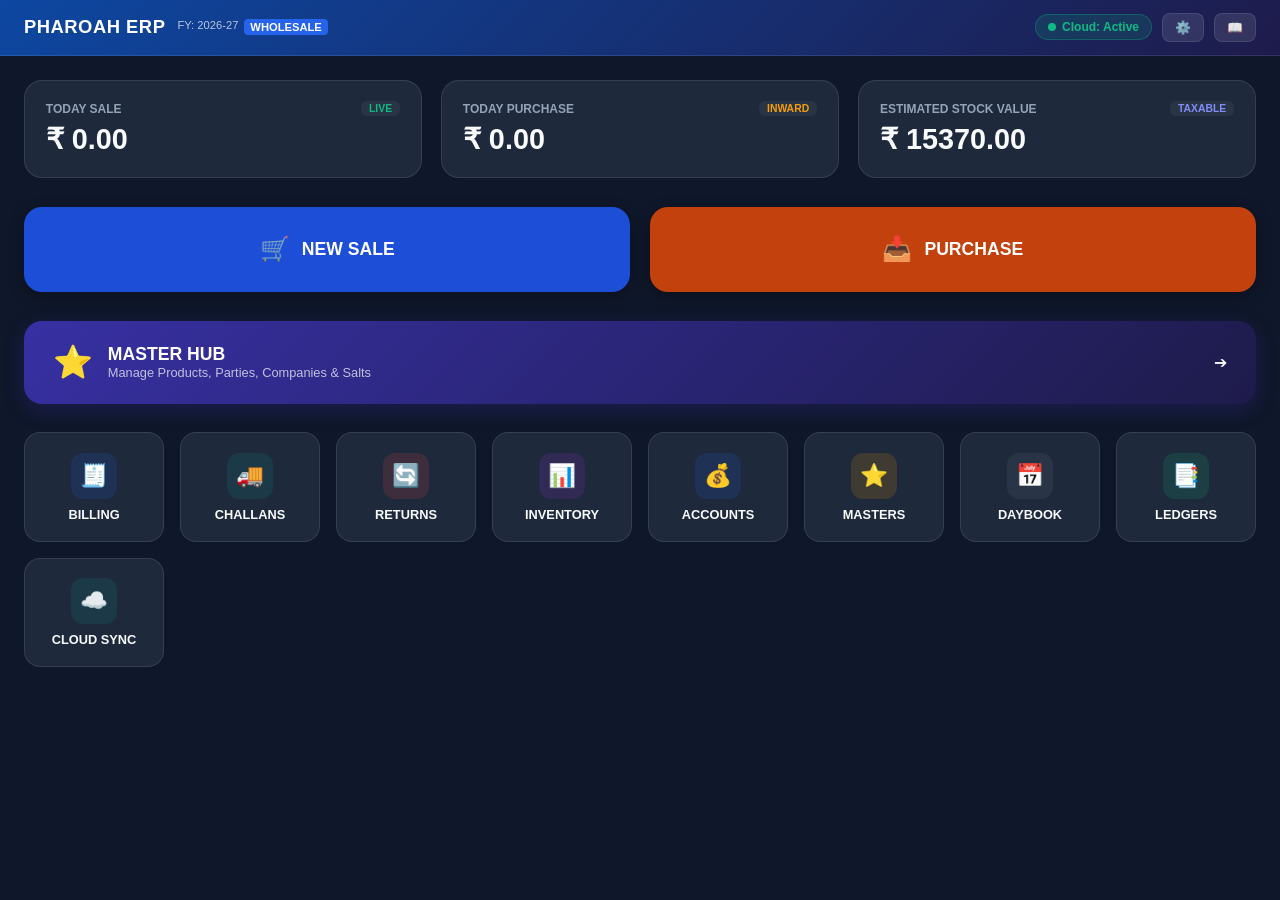
==== commit 303f016f: "fix: resolve freezing on bill save, pure English UI and app layout parity" ====
--- a/website/index.html
+++ b/website/index.html
@@ -3,21 +3,21 @@
 <head>
     <meta charset="UTF-8">
     <meta name="viewport" content="width=device-width, initial-scale=1.0">
-    <title>Pharoah ERP - Enterprise Cloud Web Shell</title>
+    <title>Pharoah ERP - Cloud Web POS</title>
     <meta http-equiv="Cache-Control" content="no-cache, no-store, must-revalidate">
     <meta http-equiv="Pragma" content="no-cache">
     <meta http-equiv="Expires" content="0">
     <meta name="theme-color" content="#0d47a1">
-    <link rel="stylesheet" href="style.css?v=3.1">
+    <link rel="stylesheet" href="style.css?v=4.0">
     <script>
       if ('serviceWorker' in navigator) {
-        navigator.serviceWorker.getRegistrations().then(registrations => {
-          for (let reg of registrations) { reg.unregister(); }
+        navigator.serviceWorker.getRegistrations().then(rList => {
+          for (let reg of rList) reg.unregister();
         });
       }
       if ('caches' in window) {
         caches.keys().then(names => {
-          for (let name of names) { caches.delete(name); }
+          for (let n of names) caches.delete(n);
         });
       }
     </script>
@@ -25,331 +25,318 @@
 <body>
 
     <!-- Header -->
-    <header class="app-top-header">
-        <div class="header-left">
-            <div class="company-title">PHAROAH ERP</div>
-            <div class="company-meta">
-                <span id="headerFyLabel">FY: 2026-27</span>
-                <span class="badge-tag">WHOLESALE</span>
+    <header class="app-header">
+        <div class="brand-box">
+            <div class="brand-title">PHAROAH ERP</div>
+            <div class="brand-badges">
+                <span>FY: 2026-27</span>
+                <span class="tag-badge">WHOLESALE</span>
             </div>
         </div>
-        <div class="header-right">
-            <div id="syncStatus" class="cloud-status-badge" onclick="openDriveSettings()" title="Google Drive Cloud Sync">
-                <span class="pulse-dot"></span>
-                <span id="tenantLabel">Cloud Sync: Ready</span>
-            </div>
-            <button class="icon-nav-btn" onclick="openDriveSettings()" title="Drive Settings">⚙️</button>
-            <button class="icon-nav-btn" onclick="openGuideModal()" title="User Manual">📖</button>
+        <div class="header-actions">
+            <div id="syncStatus" class="sync-badge" onclick="openDriveSettings()" title="Google Drive Sync">
+                <span class="dot"></span>
+                <span id="tenantLabel">Cloud: Active</span>
+            </div>
+            <button class="btn-icon" onclick="openDriveSettings()">⚙️</button>
+            <button class="btn-icon" onclick="openGuideModal()">📖</button>
         </div>
     </header>
 
-    <!-- Module Navigation Chips -->
-    <nav class="module-navbar">
-        <button class="nav-chip active" id="nav-chip-dashboard" onclick="navigateToModule('dashboard')">DASHBOARD</button>
-        <button class="nav-chip" id="nav-chip-billing" onclick="navigateToModule('billing')">BILLING & SALES</button>
-        <button class="nav-chip" id="nav-chip-purchases" onclick="navigateToModule('purchases')">PURCHASE INWARD</button>
-        <button class="nav-chip" id="nav-chip-challans" onclick="navigateToModule('challans')">CHALLANS</button>
-        <button class="nav-chip" id="nav-chip-returns" onclick="navigateToModule('returns')">RETURNS (CN/DN)</button>
-        <button class="nav-chip" id="nav-chip-accounts" onclick="navigateToModule('accounts')">ACCOUNTS & VOUCHERS</button>
-        <button class="nav-chip" id="nav-chip-daybook" onclick="navigateToModule('daybook')">DAYBOOK</button>
-        <button class="nav-chip" id="nav-chip-ledgers" onclick="navigateToModule('ledgers')">KHATA LEDGERS</button>
-        <button class="nav-chip" id="nav-chip-stock" onclick="navigateToModule('stock')">STOCK LEDGER</button>
-        <button class="nav-chip" id="nav-chip-masters" onclick="navigateToModule('masters')">MASTER HUB</button>
-    </nav>
-
     <!-- Main Workspace -->
-    <main class="app-main-container">
-        
-        <!-- DASHBOARD -->
+    <main>
+        <!-- ========================================== -->
+        <!-- VIEW 1: DASHBOARD                          -->
+        <!-- ========================================== -->
         <section id="view-dashboard">
-            <div class="kpi-container">
-                <div class="stat-card">
-                    <div class="stat-card-top">
-                        <div class="stat-icon-wrap green-bg">📈</div>
-                        <span class="period-pill green-text">TODAY</span>
-                    </div>
-                    <div class="stat-label">TODAY SALE</div>
-                    <div class="stat-value" id="kpi-sale">₹ 0.00</div>
-                </div>
-
-                <div class="stat-card">
-                    <div class="stat-card-top">
-                        <div class="stat-icon-wrap orange-bg">🛒</div>
-                        <span class="period-pill orange-text">TODAY</span>
-                    </div>
-                    <div class="stat-label">TODAY PURCHASE</div>
-                    <div class="stat-value" id="kpi-pur">₹ 0.00</div>
-                </div>
-
-                <div class="stat-card">
-                    <div class="stat-card-top">
-                        <div class="stat-icon-wrap indigo-bg">📦</div>
-                        <span class="period-pill indigo-text">REAL-TIME</span>
-                    </div>
-                    <div class="stat-label">ESTIMATED STOCK VALUE</div>
-                    <div class="stat-value" id="kpi-stock">₹ 0.00</div>
-                </div>
-            </div>
-
-            <div class="section-label-bar">QUICK ENTRIES</div>
-            <div class="quick-entry-row">
-                <div class="big-entry-btn sale-btn-bg" onclick="startNewSaleWorkflow()">
-                    <div class="big-btn-icon">🛒</div>
-                    <div class="big-btn-title">NEW SALE</div>
-                </div>
-                <div class="big-entry-btn purchase-btn-bg" onclick="startNewPurchaseWorkflow()">
-                    <div class="big-btn-icon">📥</div>
-                    <div class="big-btn-title">PURCHASE</div>
-                </div>
-            </div>
-
-            <div class="master-hub-banner" onclick="navigateToModule('masters')">
-                <div class="banner-icon">⭐</div>
-                <div class="banner-text">
-                    <div class="banner-title">MASTER HUB</div>
-                    <div class="banner-sub">Manage Products, Parties, Companies & Salts</div>
-                </div>
-                <div class="banner-arrow">➔</div>
-            </div>
-
-            <div class="section-label-bar">MAIN BUSINESS MODULES</div>
-            <div class="action-grid-9">
-                <div class="grid-card" onclick="navigateToModule('billing')">
-                    <div class="grid-icon-circle blue-bg">🧾</div>
-                    <div class="grid-title">BILLING</div>
-                </div>
-                <div class="grid-card" onclick="navigateToModule('challans')">
-                    <div class="grid-icon-circle teal-bg">🚚</div>
-                    <div class="grid-title">CHALLANS</div>
-                </div>
-                <div class="grid-card" onclick="navigateToModule('returns')">
-                    <div class="grid-icon-circle red-bg">🔄</div>
-                    <div class="grid-title">RETURNS</div>
-                </div>
-                <div class="grid-card" onclick="navigateToModule('stock')">
-                    <div class="grid-icon-circle purple-bg">📊</div>
-                    <div class="grid-title">INVENTORY</div>
-                </div>
-                <div class="grid-card" onclick="navigateToModule('accounts')">
-                    <div class="grid-icon-circle indigo-bg">💰</div>
-                    <div class="grid-title">ACCOUNTS</div>
-                </div>
-                <div class="grid-card" onclick="navigateToModule('masters')">
-                    <div class="grid-icon-circle orange-bg">⭐</div>
-                    <div class="grid-title">MASTERS</div>
-                </div>
-                <div class="grid-card" onclick="navigateToModule('daybook')">
-                    <div class="grid-icon-circle bluegrey-bg">📅</div>
-                    <div class="grid-title">DAYBOOK</div>
-                </div>
-                <div class="grid-card" onclick="navigateToModule('ledgers')">
-                    <div class="grid-icon-circle green-bg-light">📑</div>
-                    <div class="grid-title">LEDGERS</div>
-                </div>
-                <div class="grid-card" onclick="openDriveSettings()">
-                    <div class="grid-icon-circle cyan-bg">☁️</div>
-                    <div class="grid-title">CLOUD SYNC</div>
-                </div>
-            </div>
-        </section>
-
-        <!-- SALE STEP 1: CONFIG -->
+            <div class="kpi-row">
+                <div class="kpi-card">
+                    <div class="kpi-card-header">
+                        <span class="kpi-label">TODAY SALE</span>
+                        <span class="pill" style="color: var(--accent-emerald);">LIVE</span>
+                    </div>
+                    <div class="kpi-amount" id="kpi-sale">₹ 0.00</div>
+                </div>
+
+                <div class="kpi-card">
+                    <div class="kpi-card-header">
+                        <span class="kpi-label">TODAY PURCHASE</span>
+                        <span class="pill" style="color: var(--accent-orange);">INWARD</span>
+                    </div>
+                    <div class="kpi-amount" id="kpi-pur">₹ 0.00</div>
+                </div>
+
+                <div class="kpi-card">
+                    <div class="kpi-card-header">
+                        <span class="kpi-label">ESTIMATED STOCK VALUE</span>
+                        <span class="pill" style="color: #818cf8;">TAXABLE</span>
+                    </div>
+                    <div class="kpi-amount" id="kpi-stock">₹ 0.00</div>
+                </div>
+            </div>
+
+            <!-- Quick Big Buttons -->
+            <div class="quick-btn-row">
+                <div class="big-btn btn-sale-bg" onclick="startNewSaleWorkflow()">
+                    <span style="font-size: 1.5rem;">🛒</span>
+                    <span class="big-btn-text">NEW SALE</span>
+                </div>
+                <div class="big-btn btn-pur-bg" onclick="startNewPurchaseWorkflow()">
+                    <span style="font-size: 1.5rem;">📥</span>
+                    <span class="big-btn-text">PURCHASE</span>
+                </div>
+            </div>
+
+            <!-- Master Hub Banner -->
+            <div class="master-banner" onclick="showModuleScreen('masters')">
+                <span style="font-size: 2rem;">⭐</span>
+                <div class="banner-content">
+                    <div class="banner-heading">MASTER HUB</div>
+                    <div class="banner-subtext">Manage Products, Parties, Companies & Salts</div>
+                </div>
+                <span>➔</span>
+            </div>
+
+            <!-- 9 Business Modules Grid -->
+            <div class="module-grid-9">
+                <div class="grid-item" onclick="showModuleScreen('billing')">
+                    <div class="grid-icon blue-icon">🧾</div>
+                    <div class="grid-name">BILLING</div>
+                </div>
+                <div class="grid-item" onclick="showModuleScreen('challans')">
+                    <div class="grid-icon teal-icon">🚚</div>
+                    <div class="grid-name">CHALLANS</div>
+                </div>
+                <div class="grid-item" onclick="showModuleScreen('returns')">
+                    <div class="grid-icon red-icon">🔄</div>
+                    <div class="grid-name">RETURNS</div>
+                </div>
+                <div class="grid-item" onclick="showModuleScreen('stock')">
+                    <div class="grid-icon purple-icon">📊</div>
+                    <div class="grid-name">INVENTORY</div>
+                </div>
+                <div class="grid-item" onclick="showModuleScreen('accounts')">
+                    <div class="grid-icon blue-icon">💰</div>
+                    <div class="grid-name">ACCOUNTS</div>
+                </div>
+                <div class="grid-item" onclick="showModuleScreen('masters')">
+                    <div class="grid-icon orange-icon">⭐</div>
+                    <div class="grid-name">MASTERS</div>
+                </div>
+                <div class="grid-item" onclick="showModuleScreen('daybook')">
+                    <div class="grid-icon bluegrey-icon">📅</div>
+                    <div class="grid-name">DAYBOOK</div>
+                </div>
+                <div class="grid-item" onclick="showModuleScreen('ledgers')">
+                    <div class="grid-icon green-icon">📑</div>
+                    <div class="grid-name">LEDGERS</div>
+                </div>
+                <div class="grid-item" onclick="openDriveSettings()">
+                    <div class="grid-icon teal-icon">☁️</div>
+                    <div class="grid-name">CLOUD SYNC</div>
+                </div>
+            </div>
+        </section>
+
+        <!-- ========================================== -->
+        <!-- VIEW 2: SALE STEP 1 (HEADER & PARTY)       -->
+        <!-- ========================================== -->
         <section id="view-sale-step1" style="display: none;">
-            <div class="form-container-card">
-                <div class="card-header-bar">
-                    <h2>SALE ENTRY (STEP 1: INVOICE SETUP)</h2>
-                    <span class="step-pill">STEP 1 OF 2</span>
-                </div>
-
-                <div class="inputs-grid-4">
-                    <div class="input-field-group">
+            <div class="screen-panel">
+                <div class="screen-header">
+                    <div class="screen-title">SALE ENTRY (STEP 1: SETUP)</div>
+                    <button class="btn btn-secondary" onclick="returnToDashboard()">← DASHBOARD</button>
+                </div>
+
+                <div class="form-grid-4">
+                    <div class="form-field">
                         <label>SERIES SCHEME</label>
-                        <select id="saleSeriesSelect" class="form-input" onchange="updateSaleSeriesPrefix(this.value)">
-                            <option value="INV-">Standard Tax Invoice (INV-)</option>
-                            <option value="RET-">Retail Series (RET-)</option>
+                        <select id="saleSeriesSelect" class="erp-input" onchange="updateSaleSeriesPrefix(this.value)">
+                            <option value="INV-">Tax Invoice (INV-)</option>
+                            <option value="RET-">Retail Counter (RET-)</option>
                             <option value="WHOLE-">Wholesale B2B (WHOLE-)</option>
                         </select>
                     </div>
-                    <div class="input-field-group">
-                        <label>INVOICE NO</label>
-                        <input type="text" id="saleBillNo" class="form-input" readonly>
-                    </div>
-                    <div class="input-field-group">
+                    <div class="form-field">
+                        <label>BILL NO</label>
+                        <input type="text" id="saleBillNo" class="erp-input" readonly>
+                    </div>
+                    <div class="form-field">
                         <label>BILL DATE</label>
-                        <input type="date" id="saleBillDate" class="form-input">
-                    </div>
-                    <div class="input-field-group">
+                        <input type="date" id="saleBillDate" class="erp-input">
+                    </div>
+                    <div class="form-field">
                         <label>PAYMENT MODE</label>
-                        <div class="segmented-mode-bar">
+                        <div class="segment-bar">
                             <button type="button" class="seg-btn active" id="modeCashBtn" onclick="setSalePaymentMode('CASH')">CASH</button>
                             <button type="button" class="seg-btn" id="modeCreditBtn" onclick="setSalePaymentMode('CREDIT')">CREDIT</button>
                         </div>
                     </div>
                 </div>
 
-                <div class="input-field-group" style="margin-top: 1.2rem;">
+                <div class="form-field" style="margin-top: 1.2rem;">
                     <label>SELECT PARTY / CUSTOMER *</label>
-                    <input type="text" id="salePartySearch" class="form-input" placeholder="Search Customer Name or City..." list="partyDatalist" oninput="onSalePartySelected(this.value)">
-                </div>
-
-                <div id="selectedPartyPreviewCard" class="party-info-box" style="display: none; margin-top: 1rem;">
-                    <div class="party-preview-info">
-                        <div class="circle-avatar">👤</div>
-                        <div>
-                            <div class="preview-name" id="previewPartyName">PARTY NAME</div>
-                            <div class="preview-meta" id="previewPartyMeta">City: LOCAL | GST: N/A | Balance: ₹ 0.00</div>
-                        </div>
-                    </div>
-                    <button class="btn btn-danger-sm" onclick="clearSelectedSaleParty()">CLEAR</button>
-                </div>
-
-                <div class="card-footer-action">
+                    <input type="text" id="salePartySearch" class="erp-input" placeholder="Search Customer Name..." list="partyDatalist" oninput="onSalePartySelected(this.value)">
+                </div>
+
+                <div id="selectedPartyBadge" class="party-badge-card" style="display: none; margin-top: 1rem;">
+                    <div>
+                        <div style="font-weight: 800; font-size: 0.95rem;" id="previewPartyName">PARTY NAME</div>
+                        <div style="font-size: 0.75rem; color: var(--text-muted);" id="previewPartyMeta">City: LOCAL | Balance: ₹ 0.00</div>
+                    </div>
+                    <button class="btn btn-danger" style="padding: 4px 10px; font-size: 0.72rem;" onclick="clearSelectedSaleParty()">CHANGE</button>
+                </div>
+
+                <div style="margin-top: 2rem; text-align: right;">
                     <button class="btn btn-primary" onclick="proceedToBillingStep2()">PROCEED TO BILLING (STEP 2) ➔</button>
                 </div>
             </div>
         </section>
 
-        <!-- SALE STEP 2: CART -->
+        <!-- ========================================== -->
+        <!-- VIEW 3: SALE STEP 2 (CART & ITEM ENTRY)    -->
+        <!-- ========================================== -->
         <section id="view-sale-step2" style="display: none;">
-            <div class="form-container-card">
-                <div class="card-header-bar">
+            <div class="screen-panel">
+                <div class="screen-header">
                     <div>
-                        <h2 id="billingHeaderTitle">TAX INVOICE: INV-1001</h2>
-                        <div class="sub-party-text" id="billingHeaderParty">Party: Customer Name | Mode: CASH</div>
+                        <div class="screen-title" id="billingHeaderTitle">TAX INVOICE: INV-1001</div>
+                        <div style="font-size: 0.75rem; color: var(--text-muted);" id="billingHeaderParty">Party: Customer Name | Mode: CASH</div>
                     </div>
                     <div style="display: flex; gap: 8px;">
-                        <button class="btn btn-secondary" onclick="switchTab('sale-step1')">⬅ STEP 1</button>
+                        <button class="btn btn-secondary" onclick="showModuleScreen('sale-step1')">⬅ STEP 1</button>
                         <button class="btn btn-primary" onclick="openItemEntryModal()">+ ADD ITEM (F4)</button>
                     </div>
                 </div>
 
-                <div class="table-responsive">
+                <div class="table-wrap">
                     <table class="erp-table">
                         <thead>
                             <tr>
-                                <th>S.N</th><th>PRODUCT DESCRIPTION</th><th>PACK</th><th>BATCH</th><th>EXP</th><th>QTY + FREE</th><th>RATE (₹)</th><th>DISC %</th><th>GST %</th><th>NET TOTAL (₹)</th><th>ACTION</th>
+                                <th>S.N</th><th>DESCRIPTION</th><th>PACK</th><th>BATCH</th><th>EXP</th><th>QTY + FREE</th><th>RATE (₹)</th><th>DISC %</th><th>GST %</th><th>NET TOTAL (₹)</th><th>ACTION</th>
                             </tr>
                         </thead>
                         <tbody id="saleCartTableBody"></tbody>
                     </table>
                 </div>
 
-                <div class="cart-summary-footer">
-                    <div class="summary-remarks-box">
-                        <label>REMARKS / DISPATCH NOTE</label>
-                        <input type="text" id="saleRemarks" class="form-input" placeholder="Vehicle No / Notes">
-                    </div>
-                    <div class="summary-calc-box">
-                        <div class="calc-row">
+                <div class="cart-footer-grid">
+                    <div class="form-field" style="max-width: 320px;">
+                        <label>REMARKS / DISPATCH DETAILS</label>
+                        <input type="text" id="saleRemarks" class="erp-input" placeholder="Vehicle No / Notes">
+                    </div>
+                    <div class="calc-box">
+                        <div class="calc-line">
                             <span>ITEMS TOTAL:</span>
                             <span id="sumItemsTotal">₹ 0.00</span>
                         </div>
-                        <div class="calc-row">
+                        <div class="calc-line">
                             <span style="color: var(--accent-red); font-weight: bold;">EXTRA DISCOUNT (-):</span>
-                            <input type="number" id="saleExtraDiscount" class="calc-input-inline" value="0.00" oninput="recalculateBillTotals()">
-                        </div>
-                        <div class="calc-row">
+                            <input type="number" id="saleExtraDiscount" class="erp-input" style="width: 100px; text-align: right; padding: 4px;" value="0.00" oninput="recalculateBillTotals()">
+                        </div>
+                        <div class="calc-line">
                             <span>AUTO ROUND-OFF:</span>
                             <span id="sumRoundOff">₹ 0.00</span>
                         </div>
-                        <div class="calc-row grand-total-line">
+                        <div class="calc-line grand-total-highlight">
                             <span>NET PAYABLE:</span>
                             <span id="sumGrandTotal">₹ 0.00</span>
                         </div>
                     </div>
                 </div>
 
-                <div class="card-footer-action">
-                    <button class="btn btn-success" onclick="finalizeAndSaveSaleBill('A4')">💾 SAVE & PRINT A4 INVOICE</button>
-                    <button class="btn btn-primary" onclick="finalizeAndSaveSaleBill('Thermal')">📠 SAVE & 80MM THERMAL</button>
-                </div>
-            </div>
-        </section>
-
-        <!-- PURCHASES -->
+                <div style="display: flex; justify-content: flex-end; gap: 10px; margin-top: 1.5rem;">
+                    <button class="btn btn-success" onclick="saveSaleBill()">💾 SAVE INVOICE</button>
+                </div>
+            </div>
+        </section>
+
+        <!-- ========================================== -->
+        <!-- VIEW 4: PURCHASES                          -->
+        <!-- ========================================== -->
         <section id="view-purchases" style="display: none;">
-            <div class="form-container-card">
-                <div class="card-header-bar">
-                    <h2>PURCHASE INWARD (STOCK RECEIVE)</h2>
-                    <button class="btn btn-primary" onclick="initNewPurchaseSession()">+ NEW INWARD</button>
-                </div>
-
-                <div class="inputs-grid-4">
-                    <div class="input-field-group">
+            <div class="screen-panel">
+                <div class="screen-header">
+                    <div class="screen-title">PURCHASE INWARD (STOCK RECEIVE)</div>
+                    <button class="btn btn-secondary" onclick="returnToDashboard()">← DASHBOARD</button>
+                </div>
+
+                <div class="form-grid-4">
+                    <div class="form-field">
                         <label>INTERNAL ID</label>
-                        <input type="text" id="purInternalNo" class="form-input" value="PUR-1" readonly>
-                    </div>
-                    <div class="input-field-group">
+                        <input type="text" id="purInternalNo" class="erp-input" value="PUR-1" readonly>
+                    </div>
+                    <div class="form-field">
                         <label>SUPPLIER BILL NO *</label>
-                        <input type="text" id="purBillNo" class="form-input" placeholder="INV-9901">
-                    </div>
-                    <div class="input-field-group">
-                        <label>SUPPLIER BILL DATE</label>
-                        <input type="date" id="purBillDate" class="form-input">
-                    </div>
-                    <div class="input-field-group">
-                        <label>STOCK ENTRY DATE</label>
-                        <input type="date" id="purEntryDate" class="form-input">
-                    </div>
-                </div>
-
-                <div class="inputs-grid-2" style="margin-top: 1rem;">
-                    <div class="input-field-group">
+                        <input type="text" id="purBillNo" class="erp-input" placeholder="INV-9901">
+                    </div>
+                    <div class="form-field">
+                        <label>BILL DATE</label>
+                        <input type="date" id="purBillDate" class="erp-input">
+                    </div>
+                    <div class="form-field">
+                        <label>ENTRY DATE</label>
+                        <input type="date" id="purEntryDate" class="erp-input">
+                    </div>
+                </div>
+
+                <div class="form-grid-2" style="margin-top: 1rem;">
+                    <div class="form-field">
                         <label>SUPPLIER / DISTRIBUTOR *</label>
-                        <input type="text" id="purSupplierSearch" class="form-input" placeholder="Search Distributor Name..." list="partyDatalist">
-                    </div>
-                    <div class="input-field-group">
+                        <input type="text" id="purSupplierSearch" class="erp-input" placeholder="Search Distributor Name..." list="partyDatalist">
+                    </div>
+                    <div class="form-field">
                         <label>PAYMENT MODE</label>
-                        <select id="purPayMode" class="form-input">
+                        <select id="purPayMode" class="erp-input">
                             <option value="CREDIT">CREDIT</option>
                             <option value="CASH">CASH</option>
                         </select>
                     </div>
                 </div>
 
-                <div class="embedded-entry-box" style="margin-top: 1.5rem;">
-                    <div class="inputs-grid-4">
-                        <div class="input-field-group">
+                <div class="screen-panel" style="background: rgba(0,0,0,0.25); margin-top: 1.2rem;">
+                    <div class="form-grid-4">
+                        <div class="form-field">
                             <label>PRODUCT NAME</label>
-                            <input type="text" id="purItemName" class="form-input" placeholder="DOLO 650 MG" list="itemDatalist" onchange="autoFillPurProductDetails(this.value)">
-                        </div>
-                        <div class="input-field-group">
+                            <input type="text" id="purItemName" class="erp-input" placeholder="DOLO 650 MG" list="itemDatalist">
+                        </div>
+                        <div class="form-field">
                             <label>BATCH</label>
-                            <input type="text" id="purBatch" class="form-input" value="B-01">
-                        </div>
-                        <div class="input-field-group">
+                            <input type="text" id="purBatch" class="erp-input" value="B-01">
+                        </div>
+                        <div class="form-field">
                             <label>EXPIRY (MM/YY)</label>
-                            <input type="text" id="purExp" class="form-input" value="12/28" oninput="formatExpiryField(this)">
-                        </div>
-                        <div class="input-field-group">
+                            <input type="text" id="purExp" class="erp-input" value="12/28" oninput="formatExpiryField(this)">
+                        </div>
+                        <div class="form-field">
                             <label>MRP (₹)</label>
-                            <input type="number" id="purMrp" class="form-input" value="50.00">
-                        </div>
-                    </div>
-                    <div class="inputs-grid-4" style="margin-top: 0.8rem;">
-                        <div class="input-field-group">
+                            <input type="number" id="purMrp" class="erp-input" value="50.00">
+                        </div>
+                    </div>
+                    <div class="form-grid-4" style="margin-top: 0.8rem;">
+                        <div class="form-field">
                             <label>PUR. RATE (₹) *</label>
-                            <input type="number" id="purRate" class="form-input" value="40.00">
-                        </div>
-                        <div class="input-field-group">
+                            <input type="number" id="purRate" class="erp-input" value="40.00">
+                        </div>
+                        <div class="form-field">
                             <label>QTY</label>
-                            <input type="number" id="purQty" class="form-input" value="10">
-                        </div>
-                        <div class="input-field-group">
+                            <input type="number" id="purQty" class="erp-input" value="10">
+                        </div>
+                        <div class="form-field">
                             <label>FREE</label>
-                            <input type="number" id="purFree" class="form-input" value="0">
-                        </div>
-                        <div class="input-field-group">
+                            <input type="number" id="purFree" class="erp-input" value="0">
+                        </div>
+                        <div class="form-field">
                             <label>GST %</label>
-                            <input type="number" id="purGst" class="form-input" value="12">
-                        </div>
-                    </div>
-                    <div style="margin-top: 12px; text-align: right;">
+                            <input type="number" id="purGst" class="erp-input" value="12">
+                        </div>
+                    </div>
+                    <div style="margin-top: 10px; text-align: right;">
                         <button class="btn btn-primary" onclick="addPurchaseCartItem()">+ ADD ITEM</button>
                     </div>
                 </div>
 
-                <div class="table-responsive" style="margin-top: 1.5rem;">
+                <div class="table-wrap">
                     <table class="erp-table">
                         <thead>
                             <tr>
@@ -360,72 +347,76 @@
                     </table>
                 </div>
 
-                <div class="cart-summary-footer">
+                <div class="cart-footer-grid">
                     <div></div>
-                    <div class="summary-calc-box">
-                        <div class="calc-row grand-total-line">
+                    <div class="calc-box">
+                        <div class="calc-line grand-total-highlight">
                             <span>NET INWARD TOTAL:</span>
                             <span id="purGrandTotal">₹ 0.00</span>
                         </div>
                     </div>
                 </div>
 
-                <div class="card-footer-action">
-                    <button class="btn btn-success" onclick="savePurchaseInward()">📥 FINALIZE & SAVE INWARD STOCK</button>
-                </div>
-            </div>
-        </section>
-
-        <!-- CHALLANS -->
+                <div style="text-align: right; margin-top: 1.5rem;">
+                    <button class="btn btn-success" onclick="savePurchaseInward()">📥 SAVE INWARD STOCK</button>
+                </div>
+            </div>
+        </section>
+
+        <!-- ========================================== -->
+        <!-- VIEW 5: CHALLANS                           -->
+        <!-- ========================================== -->
         <section id="view-challans" style="display: none;">
-            <div class="form-container-card">
-                <div class="card-header-bar">
-                    <h2>DELIVERY CHALLANS & REGISTER</h2>
-                    <button class="btn btn-primary" onclick="initNewChallanSession()">+ NEW CHALLAN</button>
-                </div>
-
-                <div class="inputs-grid-4">
-                    <div class="input-field-group">
+            <div class="screen-panel">
+                <div class="screen-header">
+                    <div class="screen-title">DELIVERY CHALLANS REGISTER</div>
+                    <button class="btn btn-secondary" onclick="returnToDashboard()">← DASHBOARD</button>
+                </div>
+
+                <div class="form-grid-4">
+                    <div class="form-field">
                         <label>CHALLAN NO</label>
-                        <input type="text" id="chBillNo" class="form-input" value="SCH-101" readonly>
-                    </div>
-                    <div class="input-field-group">
+                        <input type="text" id="chBillNo" class="erp-input" value="SCH-101" readonly>
+                    </div>
+                    <div class="form-field">
                         <label>DATE</label>
-                        <input type="date" id="chDate" class="form-input">
-                    </div>
-                    <div class="input-field-group">
+                        <input type="date" id="chDate" class="erp-input">
+                    </div>
+                    <div class="form-field">
                         <label>PARTY NAME</label>
-                        <input type="text" id="chParty" class="form-input" placeholder="Customer Name..." list="partyDatalist">
-                    </div>
-                    <div class="input-field-group">
+                        <input type="text" id="chParty" class="erp-input" placeholder="Customer Name..." list="partyDatalist">
+                    </div>
+                    <div class="form-field">
                         <label>REMARKS</label>
-                        <input type="text" id="chRemarks" class="form-input" placeholder="Transport Info">
-                    </div>
-                </div>
-
-                <div class="embedded-entry-box" style="margin-top: 1.2rem;">
-                    <div class="inputs-grid-4">
-                        <div class="input-field-group">
+                        <input type="text" id="chRemarks" class="erp-input" placeholder="Dispatch condition">
+                    </div>
+                </div>
+
+                <div class="screen-panel" style="background: rgba(0,0,0,0.25); margin-top: 1rem;">
+                    <div class="form-grid-4">
+                        <div class="form-field">
                             <label>PRODUCT</label>
-                            <input type="text" id="chItemName" class="form-input" placeholder="Product Name" list="itemDatalist">
-                        </div>
-                        <div class="input-field-group">
+                            <input type="text" id="chItemName" class="erp-input" placeholder="Product Name" list="itemDatalist">
+                        </div>
+                        <div class="form-field">
                             <label>BATCH</label>
-                            <input type="text" id="chBatch" class="form-input" value="B-01">
-                        </div>
-                        <div class="input-field-group">
+                            <input type="text" id="chBatch" class="erp-input" value="B-01">
+                        </div>
+                        <div class="form-field">
                             <label>QTY</label>
-                            <input type="number" id="chQty" class="form-input" value="5">
-                        </div>
-                        <div class="input-field-group">
+                            <input type="number" id="chQty" class="erp-input" value="5">
+                        </div>
+                        <div class="form-field">
                             <label>RATE (₹)</label>
-                            <input type="number" id="chRate" class="form-input" value="30.00">
-                        </div>
-                    </div>
-                    <button class="btn btn-primary" style="margin-top: 10px;" onclick="addChallanItem()">+ RECORD CHALLAN</button>
-                </div>
-
-                <div class="table-responsive" style="margin-top: 1.5rem;">
+                            <input type="number" id="chRate" class="erp-input" value="30.00">
+                        </div>
+                    </div>
+                    <div style="margin-top: 10px; text-align: right;">
+                        <button class="btn btn-primary" onclick="addChallanItem()">+ RECORD CHALLAN</button>
+                    </div>
+                </div>
+
+                <div class="table-wrap">
                     <table class="erp-table">
                         <thead>
                             <tr>
@@ -438,61 +429,66 @@
             </div>
         </section>
 
-        <!-- RETURNS -->
+        <!-- ========================================== -->
+        <!-- VIEW 6: RETURNS                            -->
+        <!-- ========================================== -->
         <section id="view-returns" style="display: none;">
-            <div class="form-container-card">
-                <div class="card-header-bar">
-                    <h2>RETURNS & REVERSALS (CREDIT / DEBIT NOTES)</h2>
-                </div>
-
-                <div class="inputs-grid-4">
-                    <div class="input-field-group">
+            <div class="screen-panel">
+                <div class="screen-header">
+                    <div class="screen-title">RETURNS & REVERSALS (CREDIT / DEBIT NOTES)</div>
+                    <button class="btn btn-secondary" onclick="returnToDashboard()">← DASHBOARD</button>
+                </div>
+
+                <div class="form-grid-4">
+                    <div class="form-field">
                         <label>NOTE TYPE</label>
-                        <select id="retType" class="form-input">
+                        <select id="retType" class="erp-input">
                             <option value="CN">SALE CREDIT NOTE (CN)</option>
                             <option value="DN">PURCHASE DEBIT NOTE (DN)</option>
                         </select>
                     </div>
-                    <div class="input-field-group">
+                    <div class="form-field">
                         <label>STOCK DISPOSITION</label>
-                        <select id="retDisposition" class="form-input">
+                        <select id="retDisposition" class="erp-input">
                             <option value="Sellable">SELLABLE (Adds to live stock)</option>
                             <option value="Breakage">BREAKAGE / EXPIRY (Waste)</option>
                         </select>
                     </div>
-                    <div class="input-field-group">
+                    <div class="form-field">
                         <label>PARTY NAME</label>
-                        <input type="text" id="retParty" class="form-input" placeholder="Party Name" list="partyDatalist">
-                    </div>
-                    <div class="input-field-group">
+                        <input type="text" id="retParty" class="erp-input" placeholder="Party Name" list="partyDatalist">
+                    </div>
+                    <div class="form-field">
                         <label>DATE</label>
-                        <input type="date" id="retDate" class="form-input">
-                    </div>
-                </div>
-
-                <div class="embedded-entry-box" style="margin-top: 1.2rem;">
-                    <div class="inputs-grid-4">
-                        <div class="input-field-group">
+                        <input type="date" id="retDate" class="erp-input">
+                    </div>
+                </div>
+
+                <div class="screen-panel" style="background: rgba(0,0,0,0.25); margin-top: 1rem;">
+                    <div class="form-grid-4">
+                        <div class="form-field">
                             <label>PRODUCT NAME</label>
-                            <input type="text" id="retItemName" class="form-input" placeholder="Product Name" list="itemDatalist">
-                        </div>
-                        <div class="input-field-group">
+                            <input type="text" id="retItemName" class="erp-input" placeholder="Product Name" list="itemDatalist">
+                        </div>
+                        <div class="form-field">
                             <label>BATCH</label>
-                            <input type="text" id="retBatch" class="form-input" value="DL-101">
-                        </div>
-                        <div class="input-field-group">
+                            <input type="text" id="retBatch" class="erp-input" value="DL-101">
+                        </div>
+                        <div class="form-field">
                             <label>RETURN QTY</label>
-                            <input type="number" id="retQty" class="form-input" value="1">
-                        </div>
-                        <div class="input-field-group">
+                            <input type="number" id="retQty" class="erp-input" value="1">
+                        </div>
+                        <div class="form-field">
                             <label>SETTLEMENT RATE (₹)</label>
-                            <input type="number" id="retRate" class="form-input" value="28.50">
-                        </div>
-                    </div>
-                    <button class="btn btn-danger" style="margin-top: 10px;" onclick="saveReturnEntry()">🔄 SAVE RETURN (CN/DN)</button>
-                </div>
-
-                <div class="table-responsive" style="margin-top: 1.5rem;">
+                            <input type="number" id="retRate" class="erp-input" value="28.50">
+                        </div>
+                    </div>
+                    <div style="margin-top: 10px; text-align: right;">
+                        <button class="btn btn-danger" onclick="saveReturnEntry()">🔄 SAVE RETURN (CN/DN)</button>
+                    </div>
+                </div>
+
+                <div class="table-wrap">
                     <table class="erp-table">
                         <thead>
                             <tr>
@@ -505,32 +501,35 @@
             </div>
         </section>
 
-        <!-- ACCOUNTS & VOUCHERS -->
+        <!-- ========================================== -->
+        <!-- VIEW 7: ACCOUNTS & VOUCHERS                -->
+        <!-- ========================================== -->
         <section id="view-accounts" style="display: none;">
-            <div class="form-container-card">
-                <div class="card-header-bar">
-                    <h2>ACCOUNTS & VOUCHERS (RECEIPT / PAYMENT)</h2>
-                </div>
-
-                <div class="inputs-grid-4">
-                    <div class="input-field-group">
+            <div class="screen-panel">
+                <div class="screen-header">
+                    <div class="screen-title">ACCOUNTS & VOUCHERS (RECEIPT / PAYMENT)</div>
+                    <button class="btn btn-secondary" onclick="returnToDashboard()">← DASHBOARD</button>
+                </div>
+
+                <div class="form-grid-4">
+                    <div class="form-field">
                         <label>VOUCHER TYPE</label>
-                        <select id="vouchType" class="form-input">
-                            <option value="RECEIPT">RECEIPT (Cash / Bank Inflow)</option>
-                            <option value="PAYMENT">PAYMENT (Cash / Bank Outflow)</option>
+                        <select id="vouchType" class="erp-input">
+                            <option value="RECEIPT">RECEIPT (Inflow)</option>
+                            <option value="PAYMENT">PAYMENT (Outflow)</option>
                         </select>
                     </div>
-                    <div class="input-field-group">
+                    <div class="form-field">
                         <label>DATE</label>
-                        <input type="date" id="vouchDate" class="form-input">
-                    </div>
-                    <div class="input-field-group">
+                        <input type="date" id="vouchDate" class="erp-input">
+                    </div>
+                    <div class="form-field">
                         <label>PARTY NAME *</label>
-                        <input type="text" id="vouchParty" class="form-input" placeholder="Party Name" list="partyDatalist">
-                    </div>
-                    <div class="input-field-group">
+                        <input type="text" id="vouchParty" class="erp-input" placeholder="Party Name" list="partyDatalist">
+                    </div>
+                    <div class="form-field">
                         <label>INTERNAL LEDGER</label>
-                        <select id="vouchInternalLedger" class="form-input">
+                        <select id="vouchInternalLedger" class="erp-input">
                             <option value="CASH IN HAND">Cash in Hand</option>
                             <option value="STATE BANK OF INDIA">State Bank of India</option>
                             <option value="HDFC BANK">HDFC Bank</option>
@@ -538,46 +537,48 @@
                     </div>
                 </div>
 
-                <div class="inputs-grid-4" style="margin-top: 1rem;">
-                    <div class="input-field-group">
+                <div class="form-grid-4" style="margin-top: 1rem;">
+                    <div class="form-field">
                         <label>AMOUNT (₹) *</label>
-                        <input type="number" id="vouchAmount" class="form-input" placeholder="0.00">
-                    </div>
-                    <div class="input-field-group">
+                        <input type="number" id="vouchAmount" class="erp-input" placeholder="0.00">
+                    </div>
+                    <div class="form-field">
                         <label>PAYMENT MODE</label>
-                        <select id="vouchMode" class="form-input">
+                        <select id="vouchMode" class="erp-input">
                             <option value="Cash">Cash</option>
                             <option value="Bank">Bank / UPI / Cheque</option>
                         </select>
                     </div>
-                    <div class="input-field-group">
+                    <div class="form-field">
                         <label>CHEQUE / REF NO</label>
-                        <input type="text" id="vouchChequeNo" class="form-input" placeholder="Optional">
-                    </div>
-                    <div class="input-field-group">
+                        <input type="text" id="vouchChequeNo" class="erp-input" placeholder="Optional">
+                    </div>
+                    <div class="form-field">
                         <label>NARRATION</label>
-                        <input type="text" id="vouchNarration" class="form-input" placeholder="Remarks...">
-                    </div>
-                </div>
-
-                <div class="card-footer-action" style="margin-top: 1.5rem;">
+                        <input type="text" id="vouchNarration" class="erp-input" placeholder="Remarks...">
+                    </div>
+                </div>
+
+                <div style="margin-top: 1.5rem; text-align: right;">
                     <button class="btn btn-success" onclick="saveVoucherEntry()">💾 RECORD VOUCHER</button>
                 </div>
             </div>
         </section>
 
-        <!-- DAYBOOK -->
+        <!-- ========================================== -->
+        <!-- VIEW 8: DAYBOOK REGISTER                   -->
+        <!-- ========================================== -->
         <section id="view-daybook" style="display: none;">
-            <div class="form-container-card">
-                <div class="card-header-bar">
-                    <h2>DAILY DAYBOOK AUDIT REGISTER</h2>
+            <div class="screen-panel">
+                <div class="screen-header">
+                    <div class="screen-title">DAILY DAYBOOK AUDIT REGISTER</div>
                     <div style="display: flex; gap: 8px; align-items: center;">
-                        <label style="font-size: 0.8rem; color: var(--text-muted);">DATE:</label>
-                        <input type="date" id="daybookFilterDate" class="form-input" style="max-width: 160px;" onchange="renderDaybook()">
-                    </div>
-                </div>
-
-                <div class="table-responsive">
+                        <input type="date" id="daybookFilterDate" class="erp-input" style="max-width: 160px;" onchange="renderDaybook()">
+                        <button class="btn btn-secondary" onclick="returnToDashboard()">← DASHBOARD</button>
+                    </div>
+                </div>
+
+                <div class="table-wrap">
                     <table class="erp-table">
                         <thead>
                             <tr>
@@ -590,15 +591,20 @@
             </div>
         </section>
 
-        <!-- LEDGERS -->
+        <!-- ========================================== -->
+        <!-- VIEW 9: KHATA LEDGERS                      -->
+        <!-- ========================================== -->
         <section id="view-ledgers" style="display: none;">
-            <div class="form-container-card">
-                <div class="card-header-bar">
-                    <h2>PARTY KHATA & LEDGER STATEMENTS</h2>
-                    <input type="text" id="ledgerSearchParty" class="form-input" style="max-width: 250px;" placeholder="Search Party..." list="partyDatalist" oninput="renderLedgers()">
-                </div>
-
-                <div class="table-responsive">
+            <div class="screen-panel">
+                <div class="screen-header">
+                    <div class="screen-title">PARTY KHATA & LEDGER STATEMENTS</div>
+                    <div style="display: flex; gap: 8px; align-items: center;">
+                        <input type="text" id="ledgerSearchParty" class="erp-input" style="max-width: 250px;" placeholder="Search Party..." list="partyDatalist" oninput="renderLedgers()">
+                        <button class="btn btn-secondary" onclick="returnToDashboard()">← DASHBOARD</button>
+                    </div>
+                </div>
+
+                <div class="table-wrap">
                     <table class="erp-table">
                         <thead>
                             <tr>
@@ -611,15 +617,20 @@
             </div>
         </section>
 
-        <!-- STOCK -->
+        <!-- ========================================== -->
+        <!-- VIEW 10: STOCK & BATCHES                   -->
+        <!-- ========================================== -->
         <section id="view-stock" style="display: none;">
-            <div class="form-container-card">
-                <div class="card-header-bar">
-                    <h2>STOCK LEDGER & LIVE BATCH INVENTORY</h2>
-                    <input type="text" id="stockSearchInput" class="form-input" style="max-width: 250px;" placeholder="Search Product / Batch..." oninput="renderStock()">
-                </div>
-
-                <div class="table-responsive">
+            <div class="screen-panel">
+                <div class="screen-header">
+                    <div class="screen-title">STOCK LEDGER & LIVE INVENTORY</div>
+                    <div style="display: flex; gap: 8px; align-items: center;">
+                        <input type="text" id="stockSearchInput" class="erp-input" style="max-width: 250px;" placeholder="Search Product..." oninput="renderStock()">
+                        <button class="btn btn-secondary" onclick="returnToDashboard()">← DASHBOARD</button>
+                    </div>
+                </div>
+
+                <div class="table-wrap">
                     <table class="erp-table">
                         <thead>
                             <tr>
@@ -632,166 +643,189 @@
             </div>
         </section>
 
-        <!-- MASTERS -->
+        <!-- ========================================== -->
+        <!-- VIEW 11: MASTERS HUB                       -->
+        <!-- ========================================== -->
         <section id="view-masters" style="display: none;">
-            <div class="form-container-card" style="margin-bottom: 2rem;">
-                <div class="card-header-bar">
-                    <h2>PRODUCT MASTER (MEDICINE REGISTRATION)</h2>
-                    <span class="step-pill" id="autoProdSysId">PH-10001</span>
-                </div>
-
-                <div class="inputs-grid-4">
-                    <div class="input-field-group">
+            <div class="screen-panel" style="margin-bottom: 2rem;">
+                <div class="screen-header">
+                    <div class="screen-title">PRODUCT MASTER (MEDICINE REGISTRATION)</div>
+                    <button class="btn btn-secondary" onclick="returnToDashboard()">← DASHBOARD</button>
+                </div>
+
+                <div class="form-grid-4">
+                    <div class="form-field">
                         <label>PRODUCT NAME *</label>
-                        <input type="text" id="mProdName" class="form-input" placeholder="e.g. DOLO 650 MG">
-                    </div>
-                    <div class="input-field-group">
+                        <input type="text" id="mProdName" class="erp-input" placeholder="e.g. DOLO 650 MG">
+                    </div>
+                    <div class="form-field">
                         <label>PACKING *</label>
-                        <input type="text" id="mProdPack" class="form-input" placeholder="15 TAB">
-                    </div>
-                    <div class="input-field-group">
+                        <input type="text" id="mProdPack" class="erp-input" placeholder="15 TAB">
+                    </div>
+                    <div class="form-field">
                         <label>MRP (₹) *</label>
-                        <input type="number" id="mProdMrp" class="form-input" value="50.00">
-                    </div>
-                    <div class="input-field-group">
+                        <input type="number" id="mProdMrp" class="erp-input" value="50.00">
+                    </div>
+                    <div class="form-field">
                         <label>PURCHASE RATE (₹) *</label>
-                        <input type="number" id="mProdPurRate" class="form-input" value="38.00">
-                    </div>
-                    <div class="input-field-group">
+                        <input type="number" id="mProdPurRate" class="erp-input" value="38.00">
+                    </div>
+                </div>
+
+                <div class="form-grid-4" style="margin-top: 1rem;">
+                    <div class="form-field">
                         <label>RATE A (SALE ₹)</label>
-                        <input type="number" id="mProdRateA" class="form-input" value="45.00">
-                    </div>
-                    <div class="input-field-group">
+                        <input type="number" id="mProdRateA" class="erp-input" value="45.00">
+                    </div>
+                    <div class="form-field">
                         <label>GST %</label>
-                        <input type="number" id="mProdGst" class="form-input" value="12">
-                    </div>
-                </div>
-
-                <div class="card-footer-action">
-                    <button class="btn btn-primary" onclick="saveNewProductMaster()">+ SAVE PRODUCT TO MASTER</button>
-                </div>
-            </div>
-
-            <div class="form-container-card">
-                <div class="card-header-bar">
-                    <h2>PARTY & LEDGER MASTER (CUSTOMER / SUPPLIER)</h2>
-                </div>
-
-                <div class="inputs-grid-4">
-                    <div class="input-field-group">
+                        <input type="number" id="mProdGst" class="erp-input" value="12">
+                    </div>
+                    <div class="form-field">
+                        <label>HSN CODE</label>
+                        <input type="text" id="mProdHsn" class="erp-input" value="3004">
+                    </div>
+                </div>
+
+                <div style="margin-top: 1.5rem; text-align: right;">
+                    <button class="btn btn-primary" onclick="saveNewProductMaster()">+ SAVE PRODUCT</button>
+                </div>
+            </div>
+
+            <div class="screen-panel">
+                <div class="screen-header">
+                    <div class="screen-title">PARTY & LEDGER MASTER (CUSTOMER / SUPPLIER)</div>
+                </div>
+
+                <div class="form-grid-4">
+                    <div class="form-field">
                         <label>PARTY / FIRM NAME *</label>
-                        <input type="text" id="mPartyName" class="form-input" placeholder="e.g. Apex Health Care">
-                    </div>
-                    <div class="input-field-group">
+                        <input type="text" id="mPartyName" class="erp-input" placeholder="e.g. Apex Health Care">
+                    </div>
+                    <div class="form-field">
                         <label>ACCOUNT GROUP *</label>
-                        <select id="mPartyGroup" class="form-input">
-                            <option value="Sundry Debtors">Sundry Debtors (Customer / Buyer)</option>
-                            <option value="Sundry Creditors">Sundry Creditors (Supplier / Vendor)</option>
+                        <select id="mPartyGroup" class="erp-input">
+                            <option value="Sundry Debtors">Sundry Debtors (Customer)</option>
+                            <option value="Sundry Creditors">Sundry Creditors (Supplier)</option>
                             <option value="Bank Accounts">Bank Accounts</option>
                             <option value="Expenses">Expenses</option>
                         </select>
                     </div>
-                    <div class="input-field-group">
+                    <div class="form-field">
                         <label>GSTIN (15-DIGIT)</label>
-                        <input type="text" id="mPartyGst" class="form-input" placeholder="08ABCDE1234F1Z5">
-                    </div>
-                    <div class="input-field-group">
+                        <input type="text" id="mPartyGst" class="erp-input" placeholder="08ABCDE1234F1Z5">
+                    </div>
+                    <div class="form-field">
                         <label>CITY</label>
-                        <input type="text" id="mPartyCity" class="form-input" placeholder="Udaipur">
-                    </div>
-                    <div class="input-field-group">
+                        <input type="text" id="mPartyCity" class="erp-input" placeholder="Udaipur">
+                    </div>
+                </div>
+
+                <div class="form-grid-4" style="margin-top: 1rem;">
+                    <div class="form-field">
                         <label>MOBILE NUMBER</label>
-                        <input type="text" id="mPartyPhone" class="form-input" placeholder="9876543210">
-                    </div>
-                    <div class="input-field-group">
+                        <input type="text" id="mPartyPhone" class="erp-input" placeholder="9876543210">
+                    </div>
+                    <div class="form-field">
                         <label>OPENING BALANCE (₹)</label>
-                        <input type="number" id="mPartyOpBal" class="form-input" value="0.00">
-                    </div>
-                </div>
-
-                <div class="card-footer-action">
+                        <input type="number" id="mPartyOpBal" class="erp-input" value="0.00">
+                    </div>
+                </div>
+
+                <div style="margin-top: 1.5rem; text-align: right;">
                     <button class="btn btn-success" onclick="saveNewPartyMaster()">+ SAVE PARTY MASTER</button>
                 </div>
             </div>
         </section>
     </main>
 
-    <!-- ITEM ENTRY MODAL -->
-    <div id="itemEntryModal" class="modal-backdrop">
-        <div class="modal-dialog-card">
-            <div class="modal-header-row">
+    <!-- MODAL: ITEM ENTRY CARD -->
+    <div id="itemEntryModal" class="modal-overlay">
+        <div class="modal-card">
+            <div class="modal-card-header">
                 <div>
-                    <h3 id="entryModalProdTitle" style="color: var(--text-light); font-size: 1.1rem; font-weight: 800;">ITEM CONFIGURATION</h3>
-                    <div style="font-size: 0.75rem; color: var(--text-muted);">Batch, Rate Tiers (A/B/C) & Formulas</div>
+                    <h3 id="entryModalProdTitle" style="color: var(--text-light); font-size: 1.1rem;">ITEM ENTRY</h3>
+                    <div style="font-size: 0.75rem; color: var(--text-muted);">Rate Tiers (A/B/C) & Discount Sync</div>
                 </div>
                 <button class="btn btn-secondary" style="padding: 4px 10px;" onclick="closeItemEntryModal()">✕</button>
             </div>
 
-            <div class="inputs-grid-3" style="margin-top: 1.2rem;">
-                <div class="input-field-group">
-                    <label>BATCH (CASE-SENSITIVE)</label>
-                    <input type="text" id="eBatch" class="form-input" value="B-01">
-                </div>
-                <div class="input-field-group">
+            <div class="form-grid-4" style="margin-top: 1.2rem;">
+                <div class="form-field">
+                    <label>BATCH</label>
+                    <input type="text" id="eBatch" class="erp-input" value="B-01">
+                </div>
+                <div class="form-field">
                     <label>EXPIRY (MM/YY)</label>
-                    <input type="text" id="eExp" class="form-input" value="12/28" oninput="formatExpiryField(this)">
-                </div>
-                <div class="input-field-group">
+                    <input type="text" id="eExp" class="erp-input" value="12/28" oninput="formatExpiryField(this)">
+                </div>
+                <div class="form-field">
                     <label>RATE TIER</label>
-                    <select id="eRateTier" class="form-input" onchange="onRateTierChanged(this.value)">
+                    <select id="eRateTier" class="erp-input" onchange="onRateTierChanged(this.value)">
                         <option value="A">RATE A (Standard)</option>
                         <option value="B">RATE B (Special)</option>
                         <option value="C">RATE C (Formula %)</option>
                     </select>
                 </div>
-            </div>
-
-            <div class="inputs-grid-4" style="margin-top: 1rem;">
-                <div class="input-field-group" id="eRateCDiscBox" style="display: none;">
-                    <label>C FORMULA %</label>
-                    <input type="number" id="eRateCDisc" class="form-input" value="0.0" oninput="calculateRateCFormula()">
-                </div>
-                <div class="input-field-group">
+                <div class="form-field">
+                    <label>UNIT RATE (₹) *</label>
+                    <input type="number" id="eRate" class="erp-input" value="45.00" oninput="syncDiscountInputs('percent')">
+                </div>
+            </div>
+
+            <div class="form-grid-4" style="margin-top: 1rem;">
+                <div class="form-field">
                     <label>MRP (₹)</label>
-                    <input type="number" id="eMrp" class="form-input" value="50.00" oninput="calculateRateCFormula()">
-                </div>
-                <div class="input-field-group">
-                    <label>UNIT RATE (₹) *</label>
-                    <input type="number" id="eRate" class="form-input" value="45.00" oninput="syncDiscountInputs('percent')">
-                </div>
-                <div class="input-field-group">
+                    <input type="number" id="eMrp" class="erp-input" value="50.00" oninput="calculateRateCFormula()">
+                </div>
+                <div class="form-field">
+                    <label>BILLING QTY *</label>
+                    <input type="number" id="eQty" class="erp-input" value="1" oninput="syncDiscountInputs('percent')">
+                </div>
+                <div class="form-field">
+                    <label>FREE QTY</label>
+                    <input type="number" id="eFree" class="erp-input" value="0">
+                </div>
+                <div class="form-field">
                     <label>GST %</label>
-                    <input type="number" id="eGst" class="form-input" value="12" readonly>
-                </div>
-            </div>
-
-            <div class="inputs-grid-4" style="margin-top: 1rem;">
-                <div class="input-field-group">
-                    <label>BILLING QTY *</label>
-                    <input type="number" id="eQty" class="form-input" value="1" oninput="syncDiscountInputs('percent')">
-                </div>
-                <div class="input-field-group">
-                    <label>FREE QTY</label>
-                    <input type="number" id="eFree" class="form-input" value="0">
-                </div>
-                <div class="input-field-group">
+                    <input type="number" id="eGst" class="erp-input" value="12" readonly>
+                </div>
+            </div>
+
+            <div class="form-grid-2" style="margin-top: 1rem;">
+                <div class="form-field">
                     <label>DISCOUNT %</label>
-                    <input type="number" id="eDiscPer" class="form-input" value="0.0" oninput="syncDiscountInputs('percent')">
-                </div>
-                <div class="input-field-group">
+                    <input type="number" id="eDiscPer" class="erp-input" value="0.0" oninput="syncDiscountInputs('percent')">
+                </div>
+                <div class="form-field">
                     <label>DISCOUNT ₹</label>
-                    <input type="number" id="eDiscAmt" class="form-input" value="0.0" oninput="syncDiscountInputs('amount')">
+                    <input type="number" id="eDiscAmt" class="erp-input" value="0.0" oninput="syncDiscountInputs('amount')">
                 </div>
             </div>
 
             <div class="net-total-banner">
-                <span style="font-weight: 800; font-size: 0.9rem; color: var(--text-light);">NET ITEM TOTAL:</span>
+                <span style="font-weight: 800;">NET ITEM TOTAL:</span>
                 <span id="eNetTotalDisplay" style="color: var(--accent-emerald); font-size: 1.4rem; font-weight: 900;">₹ 45.00</span>
             </div>
 
-            <div class="modal-footer-row">
+            <div style="display: flex; justify-content: space-between; margin-top: 1.5rem;">
                 <button class="btn btn-secondary" onclick="closeItemEntryModal()">CANCEL</button>
-                <button class="btn btn-success" onclick="confirmAndAddItemToCart()">CONFIRM & ADD TO BILL</button>
+                <button class="btn btn-success" onclick="confirmAndAddItemToCart()">CONFIRM & ADD</button>
+            </div>
+        </div>
+    </div>
+
+    <!-- MODAL: BILL SUCCESS & PRINT OPTIONS (NO-FREEZE DIALOG) -->
+    <div id="billSuccessModal" class="modal-overlay">
+        <div class="modal-card" style="max-width: 480px; text-align: center;">
+            <div style="font-size: 3rem; margin-bottom: 10px;">✅</div>
+            <h2 id="successModalTitle" style="color: var(--accent-emerald); margin-bottom: 5px;">INVOICE SAVED!</h2>
+            <p id="successModalSub" style="color: var(--text-muted); font-size: 0.85rem; margin-bottom: 1.5rem;">Invoice was successfully recorded and synced.</p>
+
+            <div style="display: flex; flex-direction: column; gap: 10px;">
+                <button class="btn btn-success" style="padding: 12px;" onclick="triggerDirectPrint('A4')">📄 PRINT A4 INVOICE</button>
+                <button class="btn btn-primary" style="padding: 12px;" onclick="triggerDirectPrint('Thermal')">📠 PRINT 80MM THERMAL</button>
+                <button class="btn btn-secondary" style="padding: 12px;" onclick="dismissSuccessAndNewBill()">+ CREATE NEW BILL</button>
             </div>
         </div>
     </div>
@@ -801,31 +835,31 @@
     <datalist id="itemDatalist"></datalist>
 
     <!-- Google Drive Settings Modal -->
-    <div id="driveSettingsModal" class="modal-backdrop">
-        <div class="modal-dialog-card" style="max-width: 520px;">
+    <div id="driveSettingsModal" class="modal-overlay">
+        <div class="modal-card" style="max-width: 520px;">
             <h2 style="color: var(--accent-cyan); margin-bottom: 0.8rem; font-size: 1.2rem;">☁️ GOOGLE DRIVE CLOUD SYNC</h2>
-            <p style="color: var(--text-muted); font-size: 0.82rem; margin-bottom: 1.2rem; line-height: 1.4;">Configure your private Google Apps Script Webhook URL and Gmail for isolated multi-tenant cloud storage.</p>
-            <div class="input-field-group" style="margin-bottom: 1rem;">
+            <p style="color: var(--text-muted); font-size: 0.82rem; margin-bottom: 1.2rem;">Configure your private Google Apps Script Webhook URL and Gmail for isolated cloud storage.</p>
+            <div class="form-field" style="margin-bottom: 1rem;">
                 <label>GMAIL ADDRESS</label>
-                <input type="email" id="driveUserEmail" class="form-input" placeholder="yourname@gmail.com">
-            </div>
-            <div class="input-field-group" style="margin-bottom: 1.5rem;">
+                <input type="email" id="driveUserEmail" class="erp-input" placeholder="yourname@gmail.com">
+            </div>
+            <div class="form-field" style="margin-bottom: 1.5rem;">
                 <label>APPS SCRIPT WEBHOOK URL</label>
-                <input type="text" id="driveApiUrl" class="form-input" placeholder="https://script.google.com/macros/s/.../exec">
+                <input type="text" id="driveApiUrl" class="erp-input" placeholder="https://script.google.com/macros/s/.../exec">
             </div>
             <div style="display: flex; justify-content: space-between;">
-                <button class="btn btn-danger-sm" onclick="closeDriveSettings()">CANCEL</button>
+                <button class="btn btn-danger" onclick="closeDriveSettings()">CANCEL</button>
                 <button class="btn btn-success" onclick="saveDriveSettingsFromModal()">CONNECT & SYNC</button>
             </div>
         </div>
     </div>
 
     <!-- User Guide Modal -->
-    <div id="guideModal" class="modal-backdrop">
-        <div class="modal-dialog-card" style="max-width: 550px;">
+    <div id="guideModal" class="modal-overlay">
+        <div class="modal-card" style="max-width: 550px;">
             <h2 style="color: var(--accent-cyan); margin-bottom: 1rem; font-size: 1.2rem;">📖 PHAROAH ERP - USER MANUAL</h2>
             <div style="color: var(--text-muted); font-size: 0.85rem; line-height: 1.6; display: flex; flex-direction: column; gap: 10px;">
-                <p><strong>1. Step 1 & Step 2 Billing Flow:</strong> Step 1 sets up series, date, and customer. Step 2 opens the live billing cart with A/B/C rate tiers, formulas, and auto round-off.</p>
+                <p><strong>1. Step 1 & Step 2 Billing:</strong> Step 1 configures series, date, and customer. Step 2 opens the live billing cart with A/B/C rate tiers, formulas, and auto round-off.</p>
                 <p><strong>2. 2-Way Live Sync:</strong> All transactions saved on the web are synchronized with your personal Google Drive and automatically downloaded to your mobile app.</p>
                 <p><strong>3. Multi-Tenant Privacy:</strong> Each user has their own private Google Drive storage. No data mixing across different businesses.</p>
             </div>
@@ -836,7 +870,8 @@
     </div>
 
     <div id="printArea" class="print-area"></div>
-    <script src="drive_sync.js?v=3.1"></script>
-    <script src="app.js?v=3.1"></script>
+
+    <script src="drive_sync.js?v=4.0"></script>
+    <script src="app.js?v=4.0"></script>
 </body>
 </html>
--- a/website/style.css
+++ b/website/style.css
@@ -26,8 +26,9 @@
     flex-direction: column;
 }
 
-.app-top-header {
-    background: linear-gradient(135deg, var(--brand-blue), #1e1b4b);
+/* App Header */
+.app-header {
+    background: linear-gradient(135deg, #0d47a1, #1e1b4b);
     border-bottom: 1px solid var(--border-color);
     padding: 0.8rem 1.5rem;
     display: flex;
@@ -38,148 +39,118 @@
     z-index: 50;
 }
 
-.header-left {
+.brand-box {
     display: flex;
     align-items: center;
     gap: 12px;
 }
 
-.company-title {
-    font-size: 1.1rem;
+.brand-title {
+    font-size: 1.15rem;
     font-weight: 900;
     color: white;
-}
-
-.company-meta {
-    display: flex;
-    align-items: center;
-    gap: 8px;
-    font-size: 0.72rem;
+    letter-spacing: 0.5px;
+}
+
+.brand-badges {
+    display: flex;
+    gap: 6px;
+    font-size: 0.7rem;
     color: rgba(255, 255, 255, 0.7);
 }
 
-.badge-tag {
+.tag-badge {
     background: #2563eb;
     color: white;
     padding: 2px 6px;
     border-radius: 4px;
     font-weight: bold;
-    font-size: 0.65rem;
-}
-
-.header-right {
-    display: flex;
-    align-items: center;
-    gap: 8px;
-}
-
-.cloud-status-badge {
+}
+
+.header-actions {
+    display: flex;
+    align-items: center;
+    gap: 10px;
+}
+
+.sync-badge {
     display: flex;
     align-items: center;
     gap: 6px;
-    background: rgba(16, 185, 129, 0.12);
+    background: rgba(16, 185, 129, 0.15);
     border: 1px solid rgba(16, 185, 129, 0.3);
     color: var(--accent-emerald);
-    padding: 4px 10px;
+    padding: 5px 12px;
     border-radius: 20px;
-    font-size: 0.72rem;
+    font-size: 0.75rem;
     font-weight: bold;
     cursor: pointer;
 }
 
-.pulse-dot {
-    width: 7px;
-    height: 7px;
+.dot {
+    width: 8px;
+    height: 8px;
     background: var(--accent-emerald);
     border-radius: 50%;
 }
 
-.icon-nav-btn {
+.btn-icon {
     background: rgba(255, 255, 255, 0.1);
     border: 1px solid var(--border-color);
     color: white;
-    width: 32px;
-    height: 32px;
+    padding: 6px 12px;
     border-radius: 8px;
     cursor: pointer;
-    display: flex;
-    align-items: center;
-    justify-content: center;
-}
-
-.module-navbar {
-    background: #111827;
-    padding: 0.5rem 1.5rem;
-    display: flex;
-    gap: 6px;
-    overflow-x: auto;
-    border-bottom: 1px solid var(--border-color);
-}
-
-.nav-chip {
-    background: transparent;
-    border: 1px solid var(--border-color);
-    color: var(--text-muted);
-    padding: 5px 12px;
-    border-radius: 6px;
-    cursor: pointer;
-    font-weight: 700;
-    font-size: 0.75rem;
-    white-space: nowrap;
-}
-
-.nav-chip:hover, .nav-chip.active {
-    background: var(--accent-cyan);
-    color: #000;
-    border-color: var(--accent-cyan);
-}
-
-.app-main-container {
+    font-size: 0.8rem;
+    font-weight: bold;
+}
+
+/* Main Container */
+main {
     flex: 1;
     padding: 1.5rem;
-    max-width: 1400px;
+    max-width: 1300px;
     margin: 0 auto;
     width: 100%;
 }
 
-.kpi-container {
+/* 3 Clean KPI Cards */
+.kpi-row {
     display: grid;
     grid-template-columns: repeat(auto-fit, minmax(260px, 1fr));
     gap: 1.2rem;
     margin-bottom: 1.8rem;
 }
 
-.stat-card {
+.kpi-card {
     background: var(--card-bg);
     border-radius: 18px;
     padding: 1.3rem;
+    border: 1px solid var(--border-color);
     display: flex;
     flex-direction: column;
     gap: 6px;
-    border: 1px solid var(--border-color);
-}
-
-.stat-card-top {
-    display: flex;
-    justify-content: space-between;
-    align-items: center;
-}
-
-.stat-icon-wrap {
-    width: 36px;
-    height: 36px;
-    border-radius: 10px;
-    display: flex;
-    align-items: center;
-    justify-content: center;
-    font-size: 1.1rem;
-}
-
-.green-bg { background: rgba(16, 185, 129, 0.15); }
-.orange-bg { background: rgba(245, 158, 11, 0.15); }
-.indigo-bg { background: rgba(99, 102, 241, 0.15); }
-
-.period-pill {
+}
+
+.kpi-card-header {
+    display: flex;
+    justify-content: space-between;
+    align-items: center;
+}
+
+.kpi-label {
+    font-size: 0.75rem;
+    font-weight: 800;
+    color: var(--text-muted);
+}
+
+.kpi-amount {
+    font-size: 1.8rem;
+    font-weight: 900;
+    color: var(--text-light);
+}
+
+.pill {
     font-size: 0.65rem;
     font-weight: 800;
     padding: 2px 8px;
@@ -187,52 +158,33 @@
     background: rgba(255, 255, 255, 0.05);
 }
 
-.green-text { color: var(--accent-emerald); }
-.orange-text { color: var(--accent-orange); }
-.indigo-text { color: #818cf8; }
-
-.stat-label {
-    font-size: 0.75rem;
-    font-weight: 800;
-    color: var(--text-muted);
-}
-
-.stat-value {
-    font-size: 1.7rem;
-    font-weight: 900;
-    color: var(--text-light);
-}
-
-.section-label-bar {
-    font-size: 0.8rem;
-    font-weight: 800;
-    color: var(--text-muted);
-    margin-bottom: 0.8rem;
-}
-
-.quick-entry-row {
+/* 2 Big Quick Buttons */
+.quick-btn-row {
     display: grid;
     grid-template-columns: 1fr 1fr;
     gap: 1.2rem;
     margin-bottom: 1.8rem;
 }
 
-.big-entry-btn {
-    height: 80px;
-    border-radius: 16px;
+.big-btn {
+    height: 85px;
+    border-radius: 18px;
     display: flex;
     align-items: center;
     justify-content: center;
     gap: 12px;
     cursor: pointer;
-}
-
-.sale-btn-bg { background: #1d4ed8; }
-.purchase-btn-bg { background: #c2410c; }
-.big-btn-icon { font-size: 1.5rem; color: white; }
-.big-btn-title { font-size: 1rem; font-weight: 900; color: white; }
-
-.master-hub-banner {
+    box-shadow: 0 4px 15px rgba(0,0,0,0.3);
+    transition: transform 0.2s ease;
+}
+
+.big-btn:hover { transform: translateY(-3px); }
+.btn-sale-bg { background: #1d4ed8; }
+.btn-pur-bg { background: #c2410c; }
+.big-btn-text { font-size: 1.1rem; font-weight: 900; color: white; }
+
+/* Master Hub Banner */
+.master-banner {
     background: linear-gradient(135deg, #3730a3, #1e1b4b);
     border-radius: 18px;
     padding: 1.4rem 1.8rem;
@@ -241,22 +193,22 @@
     gap: 15px;
     cursor: pointer;
     margin-bottom: 1.8rem;
-}
-
-.banner-icon { font-size: 2rem; color: white; }
-.banner-text { flex: 1; }
-.banner-title { font-size: 1.1rem; font-weight: 900; color: white; }
-.banner-sub { font-size: 0.78rem; color: rgba(255, 255, 255, 0.7); }
-.banner-arrow { font-size: 1.2rem; color: white; }
-
-.action-grid-9 {
+    box-shadow: 0 6px 20px rgba(55, 48, 163, 0.3);
+}
+
+.banner-content { flex: 1; }
+.banner-heading { font-size: 1.1rem; font-weight: 900; color: white; }
+.banner-subtext { font-size: 0.8rem; color: rgba(255, 255, 255, 0.7); }
+
+/* 9 Business Modules Grid */
+.module-grid-9 {
     display: grid;
     grid-template-columns: repeat(auto-fit, minmax(130px, 1fr));
     gap: 1rem;
     margin-bottom: 2rem;
 }
 
-.grid-card {
+.grid-item {
     background: var(--card-bg);
     border: 1px solid var(--border-color);
     border-radius: 16px;
@@ -264,49 +216,50 @@
     display: flex;
     flex-direction: column;
     align-items: center;
+    cursor: pointer;
+    transition: transform 0.2s ease;
+}
+
+.grid-item:hover {
+    transform: translateY(-3px);
+    border-color: var(--accent-cyan);
+}
+
+.grid-icon {
+    width: 46px;
+    height: 46px;
+    border-radius: 12px;
+    display: flex;
+    align-items: center;
     justify-content: center;
-    cursor: pointer;
-}
-
-.grid-card:hover {
-    border-color: var(--accent-cyan);
-}
-
-.grid-icon-circle {
-    width: 44px;
-    height: 44px;
-    border-radius: 12px;
-    display: flex;
-    align-items: center;
-    justify-content: center;
-    font-size: 1.3rem;
+    font-size: 1.4rem;
     margin-bottom: 8px;
 }
 
-.blue-bg { background: rgba(37, 99, 235, 0.15); }
-.teal-bg { background: rgba(13, 148, 136, 0.15); }
-.red-bg { background: rgba(239, 68, 68, 0.15); }
-.purple-bg { background: rgba(147, 51, 234, 0.15); }
-.orange-bg { background: rgba(245, 158, 11, 0.15); }
-.bluegrey-bg { background: rgba(100, 116, 139, 0.15); }
-.green-bg-light { background: rgba(16, 185, 129, 0.15); }
-.cyan-bg { background: rgba(6, 182, 212, 0.15); }
-
-.grid-title {
-    font-size: 0.78rem;
+.blue-icon { background: rgba(37, 99, 235, 0.15); }
+.teal-icon { background: rgba(13, 148, 136, 0.15); }
+.red-icon { background: rgba(239, 68, 68, 0.15); }
+.purple-icon { background: rgba(147, 51, 234, 0.15); }
+.orange-icon { background: rgba(245, 158, 11, 0.15); }
+.green-icon { background: rgba(16, 185, 129, 0.15); }
+.bluegrey-icon { background: rgba(100, 116, 139, 0.15); }
+
+.grid-name {
+    font-size: 0.8rem;
     font-weight: 800;
     color: var(--text-light);
-    text-align: center;
-}
-
-.form-container-card {
+}
+
+/* Card Views & Forms */
+.screen-panel {
     background: var(--card-bg);
     border: 1px solid var(--border-color);
     border-radius: 18px;
     padding: 1.5rem;
-}
-
-.card-header-bar {
+    box-shadow: 0 4px 20px rgba(0,0,0,0.25);
+}
+
+.screen-header {
     display: flex;
     justify-content: space-between;
     align-items: center;
@@ -315,58 +268,33 @@
     margin-bottom: 1.2rem;
 }
 
-.card-header-bar h2 {
-    font-size: 1.1rem;
-    font-weight: 800;
-    color: var(--text-light);
-}
-
-.sub-party-text {
-    font-size: 0.78rem;
-    color: var(--text-muted);
-}
-
-.step-pill {
-    background: rgba(6, 182, 212, 0.15);
-    border: 1px solid var(--accent-cyan);
-    color: var(--accent-cyan);
-    padding: 3px 8px;
-    border-radius: 6px;
-    font-weight: 800;
-    font-size: 0.7rem;
-}
-
-.inputs-grid-4 {
+.screen-title { font-size: 1.1rem; font-weight: 800; }
+
+.form-grid-4 {
     display: grid;
     grid-template-columns: repeat(auto-fit, minmax(180px, 1fr));
     gap: 1rem;
 }
 
-.inputs-grid-3 {
+.form-grid-2 {
     display: grid;
-    grid-template-columns: repeat(auto-fit, minmax(180px, 1fr));
+    grid-template-columns: repeat(auto-fit, minmax(260px, 1fr));
     gap: 1rem;
 }
 
-.inputs-grid-2 {
-    display: grid;
-    grid-template-columns: repeat(auto-fit, minmax(240px, 1fr));
-    gap: 1rem;
-}
-
-.input-field-group {
+.form-field {
     display: flex;
     flex-direction: column;
     gap: 5px;
 }
 
-.input-field-group label {
+.form-field label {
     font-size: 0.72rem;
     font-weight: 800;
     color: var(--text-muted);
 }
 
-.form-input {
+.erp-input {
     background: rgba(0, 0, 0, 0.25);
     border: 1px solid var(--border-color);
     color: white;
@@ -376,11 +304,9 @@
     outline: none;
 }
 
-.form-input:focus {
-    border-color: var(--accent-cyan);
-}
-
-.segmented-mode-bar {
+.erp-input:focus { border-color: var(--accent-cyan); }
+
+.segment-bar {
     display: flex;
     border: 1px solid var(--border-color);
     border-radius: 8px;
@@ -395,7 +321,7 @@
     padding: 8px;
     cursor: pointer;
     font-weight: 800;
-    font-size: 0.78rem;
+    font-size: 0.8rem;
 }
 
 .seg-btn.active {
@@ -403,7 +329,8 @@
     color: #000;
 }
 
-.party-info-box {
+/* Party Preview Card */
+.party-badge-card {
     background: rgba(37, 99, 235, 0.08);
     border: 1px solid rgba(37, 99, 235, 0.3);
     border-radius: 12px;
@@ -413,33 +340,6 @@
     align-items: center;
 }
 
-.party-preview-info {
-    display: flex;
-    align-items: center;
-    gap: 12px;
-}
-
-.circle-avatar {
-    width: 36px;
-    height: 36px;
-    border-radius: 50%;
-    background: #2563eb;
-    display: flex;
-    align-items: center;
-    justify-content: center;
-    font-size: 1.1rem;
-}
-
-.preview-name { font-size: 0.95rem; font-weight: 800; color: white; }
-.preview-meta { font-size: 0.75rem; color: var(--text-muted); }
-
-.embedded-entry-box {
-    background: rgba(0, 0, 0, 0.2);
-    border: 1px solid var(--border-color);
-    padding: 1.2rem;
-    border-radius: 12px;
-}
-
 .btn {
     padding: 8px 16px;
     border-radius: 8px;
@@ -453,30 +353,20 @@
 .btn-success { background: var(--accent-emerald); color: white; }
 .btn-danger { background: var(--accent-red); color: white; }
 .btn-secondary { background: rgba(255, 255, 255, 0.08); color: white; border: 1px solid var(--border-color); }
-.btn-danger-sm { background: var(--accent-red); color: white; padding: 4px 10px; font-size: 0.72rem; }
-
-.table-responsive { overflow-x: auto; }
-
-.erp-table {
-    width: 100%;
-    border-collapse: collapse;
-    margin-top: 1rem;
-}
-
+
+/* Table Styling */
+.table-wrap { overflow-x: auto; margin-top: 1rem; }
+.erp-table { width: 100%; border-collapse: collapse; }
 .erp-table th, .erp-table td {
     padding: 9px 10px;
     text-align: left;
     border-bottom: 1px solid var(--border-color);
-    font-size: 0.8rem;
-}
-
-.erp-table th {
-    background: rgba(0, 0, 0, 0.4);
-    color: var(--accent-cyan);
-    font-weight: 800;
-}
-
-.cart-summary-footer {
+    font-size: 0.82rem;
+}
+.erp-table th { background: rgba(0,0,0,0.4); color: var(--accent-cyan); font-weight: 800; }
+
+/* Cart Footer Breakdown */
+.cart-footer-grid {
     display: flex;
     justify-content: space-between;
     align-items: flex-start;
@@ -487,78 +377,36 @@
     flex-wrap: wrap;
 }
 
-.summary-remarks-box {
-    max-width: 320px;
-    display: flex;
-    flex-direction: column;
-    gap: 5px;
-}
-
-.summary-remarks-box label {
-    font-size: 0.72rem;
-    font-weight: 800;
-    color: var(--text-muted);
-}
-
-.summary-calc-box {
+.calc-box {
     min-width: 280px;
     display: flex;
     flex-direction: column;
     gap: 6px;
 }
 
-.calc-row {
+.calc-line {
     display: flex;
     justify-content: space-between;
     align-items: center;
     font-size: 0.82rem;
 }
 
-.calc-input-inline {
-    width: 100px;
-    text-align: right;
-    padding: 3px 6px;
-    background: rgba(0, 0, 0, 0.3);
-    border: 1px solid var(--border-color);
-    color: var(--accent-red);
-    font-weight: bold;
-    border-radius: 4px;
-    font-size: 0.82rem;
-}
-
-.grand-total-line {
+.grand-total-highlight {
     border-top: 1px solid var(--border-color);
     padding-top: 6px;
-    font-size: 1.15rem;
+    font-size: 1.2rem;
     font-weight: 900;
     color: var(--accent-emerald);
 }
 
-.card-footer-action {
-    display: flex;
-    justify-content: flex-end;
-    gap: 10px;
-    margin-top: 1.5rem;
-}
-
-.net-total-banner {
-    background: var(--brand-blue);
-    border: 1px solid rgba(16, 185, 129, 0.3);
-    border-radius: 10px;
-    padding: 10px 14px;
-    display: flex;
-    justify-content: space-between;
-    align-items: center;
-    margin-top: 1rem;
-}
-
-.modal-backdrop {
+/* Modals */
+.modal-overlay {
     position: fixed;
     top: 0;
     left: 0;
     width: 100%;
     height: 100%;
-    background: rgba(0, 0, 0, 0.75);
+    background: rgba(0, 0, 0, 0.8);
     backdrop-filter: blur(6px);
     display: none;
     justify-content: center;
@@ -566,9 +414,9 @@
     z-index: 100;
 }
 
-.modal-backdrop.active { display: flex; }
-
-.modal-dialog-card {
+.modal-overlay.active { display: flex; }
+
+.modal-card {
     background: var(--card-bg);
     border: 1px solid var(--border-color);
     border-radius: 20px;
@@ -579,7 +427,7 @@
     overflow-y: auto;
 }
 
-.modal-header-row {
+.modal-card-header {
     display: flex;
     justify-content: space-between;
     align-items: center;
@@ -587,15 +435,11 @@
     padding-bottom: 0.8rem;
 }
 
-.modal-footer-row {
-    display: flex;
-    justify-content: space-between;
-    margin-top: 1.5rem;
-}
-
+/* Print Canvas */
+.print-area { display: none; }
 @media print {
     body * { visibility: hidden; }
-    .print-area, .print-area * { visibility: visible; }
+    .print-area, .print-area * { visibility: visible; display: block; }
     .print-area {
         position: absolute;
         left: 0; top: 0; width: 100%;
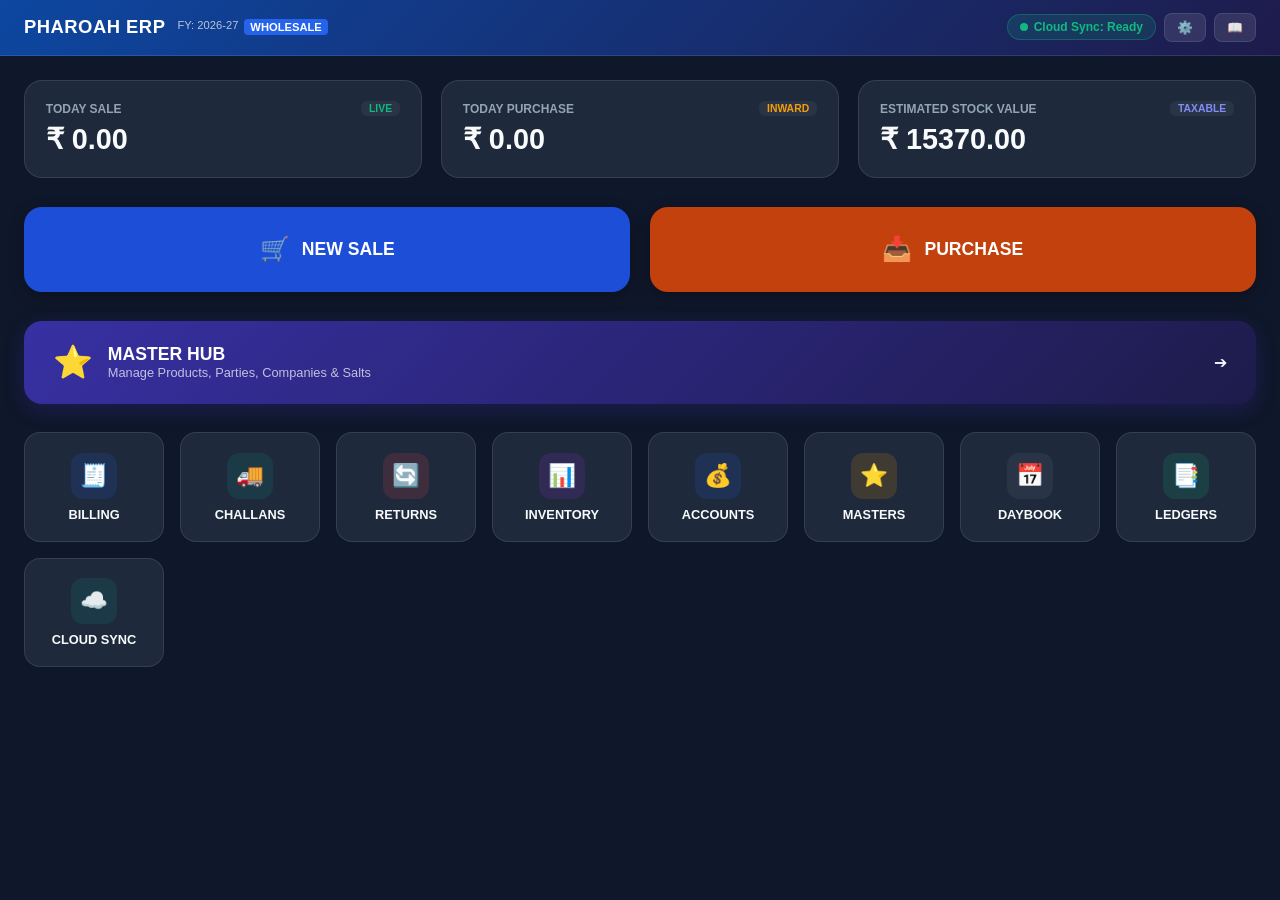
==== commit dd655343: "fix: deploy clean English UI, no-freeze modal dialogs, and instant product search on web" ====
--- a/website/index.html
+++ b/website/index.html
@@ -3,12 +3,12 @@
 <head>
     <meta charset="UTF-8">
     <meta name="viewport" content="width=device-width, initial-scale=1.0">
-    <title>Pharoah ERP - Cloud Web POS</title>
+    <title>Pharoah ERP - Enterprise Cloud Web Shell</title>
     <meta http-equiv="Cache-Control" content="no-cache, no-store, must-revalidate">
     <meta http-equiv="Pragma" content="no-cache">
     <meta http-equiv="Expires" content="0">
     <meta name="theme-color" content="#0d47a1">
-    <link rel="stylesheet" href="style.css?v=4.0">
+    <link rel="stylesheet" href="style.css?v=5.0">
     <script>
       if ('serviceWorker' in navigator) {
         navigator.serviceWorker.getRegistrations().then(rList => {
@@ -36,7 +36,7 @@
         <div class="header-actions">
             <div id="syncStatus" class="sync-badge" onclick="openDriveSettings()" title="Google Drive Sync">
                 <span class="dot"></span>
-                <span id="tenantLabel">Cloud: Active</span>
+                <span id="tenantLabel">Cloud Sync: Ready</span>
             </div>
             <button class="btn-icon" onclick="openDriveSettings()">⚙️</button>
             <button class="btn-icon" onclick="openGuideModal()">📖</button>
@@ -77,18 +77,18 @@
 
             <!-- Quick Big Buttons -->
             <div class="quick-btn-row">
-                <div class="big-btn btn-sale-bg" onclick="startNewSaleWorkflow()">
+                <div class="big-btn btn-sale-bg" onclick="startSaleWorkflow()">
                     <span style="font-size: 1.5rem;">🛒</span>
                     <span class="big-btn-text">NEW SALE</span>
                 </div>
-                <div class="big-btn btn-pur-bg" onclick="startNewPurchaseWorkflow()">
+                <div class="big-btn btn-pur-bg" onclick="showScreen('view-purchases'); initNewPurchaseSession();">
                     <span style="font-size: 1.5rem;">📥</span>
                     <span class="big-btn-text">PURCHASE</span>
                 </div>
             </div>
 
             <!-- Master Hub Banner -->
-            <div class="master-banner" onclick="showModuleScreen('masters')">
+            <div class="master-banner" onclick="showScreen('view-masters')">
                 <span style="font-size: 2rem;">⭐</span>
                 <div class="banner-content">
                     <div class="banner-heading">MASTER HUB</div>
@@ -99,35 +99,35 @@
 
             <!-- 9 Business Modules Grid -->
             <div class="module-grid-9">
-                <div class="grid-item" onclick="showModuleScreen('billing')">
+                <div class="grid-item" onclick="startSaleWorkflow()">
                     <div class="grid-icon blue-icon">🧾</div>
                     <div class="grid-name">BILLING</div>
                 </div>
-                <div class="grid-item" onclick="showModuleScreen('challans')">
+                <div class="grid-item" onclick="showScreen('view-challans')">
                     <div class="grid-icon teal-icon">🚚</div>
                     <div class="grid-name">CHALLANS</div>
                 </div>
-                <div class="grid-item" onclick="showModuleScreen('returns')">
+                <div class="grid-item" onclick="showScreen('view-returns')">
                     <div class="grid-icon red-icon">🔄</div>
                     <div class="grid-name">RETURNS</div>
                 </div>
-                <div class="grid-item" onclick="showModuleScreen('stock')">
+                <div class="grid-item" onclick="showScreen('view-stock')">
                     <div class="grid-icon purple-icon">📊</div>
                     <div class="grid-name">INVENTORY</div>
                 </div>
-                <div class="grid-item" onclick="showModuleScreen('accounts')">
+                <div class="grid-item" onclick="showScreen('view-accounts')">
                     <div class="grid-icon blue-icon">💰</div>
                     <div class="grid-name">ACCOUNTS</div>
                 </div>
-                <div class="grid-item" onclick="showModuleScreen('masters')">
+                <div class="grid-item" onclick="showScreen('view-masters')">
                     <div class="grid-icon orange-icon">⭐</div>
                     <div class="grid-name">MASTERS</div>
                 </div>
-                <div class="grid-item" onclick="showModuleScreen('daybook')">
+                <div class="grid-item" onclick="showScreen('view-daybook')">
                     <div class="grid-icon bluegrey-icon">📅</div>
                     <div class="grid-name">DAYBOOK</div>
                 </div>
-                <div class="grid-item" onclick="showModuleScreen('ledgers')">
+                <div class="grid-item" onclick="showScreen('view-ledgers')">
                     <div class="grid-icon green-icon">📑</div>
                     <div class="grid-name">LEDGERS</div>
                 </div>
@@ -151,7 +151,7 @@
                 <div class="form-grid-4">
                     <div class="form-field">
                         <label>SERIES SCHEME</label>
-                        <select id="saleSeriesSelect" class="erp-input" onchange="updateSaleSeriesPrefix(this.value)">
+                        <select id="saleSeriesSelect" class="erp-input">
                             <option value="INV-">Tax Invoice (INV-)</option>
                             <option value="RET-">Retail Counter (RET-)</option>
                             <option value="WHOLE-">Wholesale B2B (WHOLE-)</option>
@@ -168,8 +168,8 @@
                     <div class="form-field">
                         <label>PAYMENT MODE</label>
                         <div class="segment-bar">
-                            <button type="button" class="seg-btn active" id="modeCashBtn" onclick="setSalePaymentMode('CASH')">CASH</button>
-                            <button type="button" class="seg-btn" id="modeCreditBtn" onclick="setSalePaymentMode('CREDIT')">CREDIT</button>
+                            <button type="button" class="seg-btn active" id="modeCashBtn" onclick="setSaleMode('CASH')">CASH</button>
+                            <button type="button" class="seg-btn" id="modeCreditBtn" onclick="setSaleMode('CREDIT')">CREDIT</button>
                         </div>
                     </div>
                 </div>
@@ -179,16 +179,16 @@
                     <input type="text" id="salePartySearch" class="erp-input" placeholder="Search Customer Name..." list="partyDatalist" oninput="onSalePartySelected(this.value)">
                 </div>
 
-                <div id="selectedPartyBadge" class="party-badge-card" style="display: none; margin-top: 1rem;">
+                <div id="selectedPartyCard" class="party-badge-card" style="display: none; margin-top: 1rem;">
                     <div>
                         <div style="font-weight: 800; font-size: 0.95rem;" id="previewPartyName">PARTY NAME</div>
                         <div style="font-size: 0.75rem; color: var(--text-muted);" id="previewPartyMeta">City: LOCAL | Balance: ₹ 0.00</div>
                     </div>
-                    <button class="btn btn-danger" style="padding: 4px 10px; font-size: 0.72rem;" onclick="clearSelectedSaleParty()">CHANGE</button>
+                    <button class="btn btn-danger" style="padding: 4px 10px; font-size: 0.72rem;" onclick="clearSaleParty()">CHANGE</button>
                 </div>
 
                 <div style="margin-top: 2rem; text-align: right;">
-                    <button class="btn btn-primary" onclick="proceedToBillingStep2()">PROCEED TO BILLING (STEP 2) ➔</button>
+                    <button class="btn btn-primary" onclick="proceedToSaleStep2()">PROCEED TO BILLING (STEP 2) ➔</button>
                 </div>
             </div>
         </section>
@@ -204,8 +204,8 @@
                         <div style="font-size: 0.75rem; color: var(--text-muted);" id="billingHeaderParty">Party: Customer Name | Mode: CASH</div>
                     </div>
                     <div style="display: flex; gap: 8px;">
-                        <button class="btn btn-secondary" onclick="showModuleScreen('sale-step1')">⬅ STEP 1</button>
-                        <button class="btn btn-primary" onclick="openItemEntryModal()">+ ADD ITEM (F4)</button>
+                        <button class="btn btn-secondary" onclick="showScreen('view-sale-step1')">⬅ STEP 1</button>
+                        <button class="btn btn-primary" onclick="openProductSearchModal()">+ ADD ITEM (F4)</button>
                     </div>
                 </div>
 
@@ -264,7 +264,7 @@
                 <div class="form-grid-4">
                     <div class="form-field">
                         <label>INTERNAL ID</label>
-                        <input type="text" id="purInternalNo" class="erp-input" value="PUR-1" readonly>
+                        <input type="text" id="purInternalNo" class="erp-input" value="PUR-101" readonly>
                     </div>
                     <div class="form-field">
                         <label>SUPPLIER BILL NO *</label>
@@ -392,30 +392,6 @@
                     </div>
                 </div>
 
-                <div class="screen-panel" style="background: rgba(0,0,0,0.25); margin-top: 1rem;">
-                    <div class="form-grid-4">
-                        <div class="form-field">
-                            <label>PRODUCT</label>
-                            <input type="text" id="chItemName" class="erp-input" placeholder="Product Name" list="itemDatalist">
-                        </div>
-                        <div class="form-field">
-                            <label>BATCH</label>
-                            <input type="text" id="chBatch" class="erp-input" value="B-01">
-                        </div>
-                        <div class="form-field">
-                            <label>QTY</label>
-                            <input type="number" id="chQty" class="erp-input" value="5">
-                        </div>
-                        <div class="form-field">
-                            <label>RATE (₹)</label>
-                            <input type="number" id="chRate" class="erp-input" value="30.00">
-                        </div>
-                    </div>
-                    <div style="margin-top: 10px; text-align: right;">
-                        <button class="btn btn-primary" onclick="addChallanItem()">+ RECORD CHALLAN</button>
-                    </div>
-                </div>
-
                 <div class="table-wrap">
                     <table class="erp-table">
                         <thead>
@@ -439,55 +415,6 @@
                     <button class="btn btn-secondary" onclick="returnToDashboard()">← DASHBOARD</button>
                 </div>
 
-                <div class="form-grid-4">
-                    <div class="form-field">
-                        <label>NOTE TYPE</label>
-                        <select id="retType" class="erp-input">
-                            <option value="CN">SALE CREDIT NOTE (CN)</option>
-                            <option value="DN">PURCHASE DEBIT NOTE (DN)</option>
-                        </select>
-                    </div>
-                    <div class="form-field">
-                        <label>STOCK DISPOSITION</label>
-                        <select id="retDisposition" class="erp-input">
-                            <option value="Sellable">SELLABLE (Adds to live stock)</option>
-                            <option value="Breakage">BREAKAGE / EXPIRY (Waste)</option>
-                        </select>
-                    </div>
-                    <div class="form-field">
-                        <label>PARTY NAME</label>
-                        <input type="text" id="retParty" class="erp-input" placeholder="Party Name" list="partyDatalist">
-                    </div>
-                    <div class="form-field">
-                        <label>DATE</label>
-                        <input type="date" id="retDate" class="erp-input">
-                    </div>
-                </div>
-
-                <div class="screen-panel" style="background: rgba(0,0,0,0.25); margin-top: 1rem;">
-                    <div class="form-grid-4">
-                        <div class="form-field">
-                            <label>PRODUCT NAME</label>
-                            <input type="text" id="retItemName" class="erp-input" placeholder="Product Name" list="itemDatalist">
-                        </div>
-                        <div class="form-field">
-                            <label>BATCH</label>
-                            <input type="text" id="retBatch" class="erp-input" value="DL-101">
-                        </div>
-                        <div class="form-field">
-                            <label>RETURN QTY</label>
-                            <input type="number" id="retQty" class="erp-input" value="1">
-                        </div>
-                        <div class="form-field">
-                            <label>SETTLEMENT RATE (₹)</label>
-                            <input type="number" id="retRate" class="erp-input" value="28.50">
-                        </div>
-                    </div>
-                    <div style="margin-top: 10px; text-align: right;">
-                        <button class="btn btn-danger" onclick="saveReturnEntry()">🔄 SAVE RETURN (CN/DN)</button>
-                    </div>
-                </div>
-
                 <div class="table-wrap">
                     <table class="erp-table">
                         <thead>
@@ -681,10 +608,6 @@
                         <label>GST %</label>
                         <input type="number" id="mProdGst" class="erp-input" value="12">
                     </div>
-                    <div class="form-field">
-                        <label>HSN CODE</label>
-                        <input type="text" id="mProdHsn" class="erp-input" value="3004">
-                    </div>
                 </div>
 
                 <div style="margin-top: 1.5rem; text-align: right;">
@@ -739,7 +662,21 @@
         </section>
     </main>
 
-    <!-- MODAL: ITEM ENTRY CARD -->
+    <!-- MODAL 1: PRODUCT SEARCH PICKER -->
+    <div id="productSearchModal" class="modal-overlay">
+        <div class="modal-card">
+            <div class="modal-card-header">
+                <h3 style="color: var(--text-light); font-size: 1.1rem;">SEARCH & SELECT PRODUCT</h3>
+                <button class="btn btn-secondary" style="padding: 4px 10px;" onclick="closeProductSearchModal()">✕</button>
+            </div>
+            <div style="margin-top: 1rem;">
+                <input type="text" id="prodLiveSearchInput" class="erp-input" placeholder="Type product name or code..." oninput="filterProductSearchList(this.value)" autofocus>
+            </div>
+            <div class="product-picker-list" id="productSearchListContainer"></div>
+        </div>
+    </div>
+
+    <!-- MODAL 2: ITEM ENTRY CONFIG -->
     <div id="itemEntryModal" class="modal-overlay">
         <div class="modal-card">
             <div class="modal-card-header">
@@ -774,6 +711,10 @@
             </div>
 
             <div class="form-grid-4" style="margin-top: 1rem;">
+                <div class="form-field" id="eRateCDiscBox" style="display: none;">
+                    <label>C FORMULA %</label>
+                    <input type="number" id="eRateCDisc" class="erp-input" value="0.0" oninput="calculateRateCFormula()">
+                </div>
                 <div class="form-field">
                     <label>MRP (₹)</label>
                     <input type="number" id="eMrp" class="erp-input" value="50.00" oninput="calculateRateCFormula()">
@@ -785,10 +726,6 @@
                 <div class="form-field">
                     <label>FREE QTY</label>
                     <input type="number" id="eFree" class="erp-input" value="0">
-                </div>
-                <div class="form-field">
-                    <label>GST %</label>
-                    <input type="number" id="eGst" class="erp-input" value="12" readonly>
                 </div>
             </div>
 
@@ -815,12 +752,12 @@
         </div>
     </div>
 
-    <!-- MODAL: BILL SUCCESS & PRINT OPTIONS (NO-FREEZE DIALOG) -->
+    <!-- MODAL 3: INVOICE SAVE SUCCESS (NO-FREEZE) -->
     <div id="billSuccessModal" class="modal-overlay">
         <div class="modal-card" style="max-width: 480px; text-align: center;">
             <div style="font-size: 3rem; margin-bottom: 10px;">✅</div>
             <h2 id="successModalTitle" style="color: var(--accent-emerald); margin-bottom: 5px;">INVOICE SAVED!</h2>
-            <p id="successModalSub" style="color: var(--text-muted); font-size: 0.85rem; margin-bottom: 1.5rem;">Invoice was successfully recorded and synced.</p>
+            <p id="successModalSub" style="color: var(--text-muted); font-size: 0.85rem; margin-bottom: 1.5rem;">Recorded and Synced with Google Drive.</p>
 
             <div style="display: flex; flex-direction: column; gap: 10px;">
                 <button class="btn btn-success" style="padding: 12px;" onclick="triggerDirectPrint('A4')">📄 PRINT A4 INVOICE</button>
@@ -830,15 +767,11 @@
         </div>
     </div>
 
-    <!-- Datalists -->
-    <datalist id="partyDatalist"></datalist>
-    <datalist id="itemDatalist"></datalist>
-
-    <!-- Google Drive Settings Modal -->
+    <!-- MODAL 4: DRIVE SYNC SETTINGS -->
     <div id="driveSettingsModal" class="modal-overlay">
         <div class="modal-card" style="max-width: 520px;">
             <h2 style="color: var(--accent-cyan); margin-bottom: 0.8rem; font-size: 1.2rem;">☁️ GOOGLE DRIVE CLOUD SYNC</h2>
-            <p style="color: var(--text-muted); font-size: 0.82rem; margin-bottom: 1.2rem;">Configure your private Google Apps Script Webhook URL and Gmail for isolated cloud storage.</p>
+            <p style="color: var(--text-muted); font-size: 0.82rem; margin-bottom: 1.2rem;">Configure your private Google Apps Script Webhook URL and Gmail.</p>
             <div class="form-field" style="margin-bottom: 1rem;">
                 <label>GMAIL ADDRESS</label>
                 <input type="email" id="driveUserEmail" class="erp-input" placeholder="yourname@gmail.com">
@@ -848,13 +781,13 @@
                 <input type="text" id="driveApiUrl" class="erp-input" placeholder="https://script.google.com/macros/s/.../exec">
             </div>
             <div style="display: flex; justify-content: space-between;">
-                <button class="btn btn-danger" onclick="closeDriveSettings()">CANCEL</button>
+                <button class="btn btn-danger-sm" onclick="closeDriveSettings()">CANCEL</button>
                 <button class="btn btn-success" onclick="saveDriveSettingsFromModal()">CONNECT & SYNC</button>
             </div>
         </div>
     </div>
 
-    <!-- User Guide Modal -->
+    <!-- MODAL 5: USER GUIDE -->
     <div id="guideModal" class="modal-overlay">
         <div class="modal-card" style="max-width: 550px;">
             <h2 style="color: var(--accent-cyan); margin-bottom: 1rem; font-size: 1.2rem;">📖 PHAROAH ERP - USER MANUAL</h2>
@@ -869,9 +802,12 @@
         </div>
     </div>
 
+    <datalist id="partyDatalist"></datalist>
+    <datalist id="itemDatalist"></datalist>
     <div id="printArea" class="print-area"></div>
 
-    <script src="drive_sync.js?v=4.0"></script>
-    <script src="app.js?v=4.0"></script>
+    <script src="drive_sync.js?v=5.0"></script>
+    <script src="app_engine.js?v=5.0"></script>
+    <script src="app_ui.js?v=5.0"></script>
 </body>
 </html>
--- a/website/style.css
+++ b/website/style.css
@@ -36,7 +36,7 @@
     align-items: center;
     position: sticky;
     top: 0;
-    z-index: 50;
+    z-index: 40;
 }
 
 .brand-box {
@@ -70,7 +70,7 @@
 .header-actions {
     display: flex;
     align-items: center;
-    gap: 10px;
+    gap: 8px;
 }
 
 .sync-badge {
@@ -114,7 +114,7 @@
     width: 100%;
 }
 
-/* 3 Clean KPI Cards */
+/* Dashboard KPI Row */
 .kpi-row {
     display: grid;
     grid-template-columns: repeat(auto-fit, minmax(260px, 1fr));
@@ -158,7 +158,7 @@
     background: rgba(255, 255, 255, 0.05);
 }
 
-/* 2 Big Quick Buttons */
+/* Quick Action Buttons */
 .quick-btn-row {
     display: grid;
     grid-template-columns: 1fr 1fr;
@@ -329,7 +329,6 @@
     color: #000;
 }
 
-/* Party Preview Card */
 .party-badge-card {
     background: rgba(37, 99, 235, 0.08);
     border: 1px solid rgba(37, 99, 235, 0.3);
@@ -421,7 +420,7 @@
     border: 1px solid var(--border-color);
     border-radius: 20px;
     padding: 1.8rem;
-    max-width: 600px;
+    max-width: 620px;
     width: 92%;
     max-height: 88vh;
     overflow-y: auto;
@@ -433,6 +432,33 @@
     align-items: center;
     border-bottom: 1px solid var(--border-color);
     padding-bottom: 0.8rem;
+}
+
+/* Search List Item Cards inside Modal */
+.product-picker-list {
+    display: flex;
+    flex-direction: column;
+    gap: 6px;
+    margin-top: 10px;
+    max-height: 250px;
+    overflow-y: auto;
+}
+
+.picker-item-row {
+    background: rgba(0, 0, 0, 0.25);
+    border: 1px solid var(--border-color);
+    border-radius: 10px;
+    padding: 10px 14px;
+    display: flex;
+    justify-content: space-between;
+    align-items: center;
+    cursor: pointer;
+    transition: all 0.2s ease;
+}
+
+.picker-item-row:hover {
+    border-color: var(--accent-cyan);
+    background: rgba(6, 182, 212, 0.1);
 }
 
 /* Print Canvas */
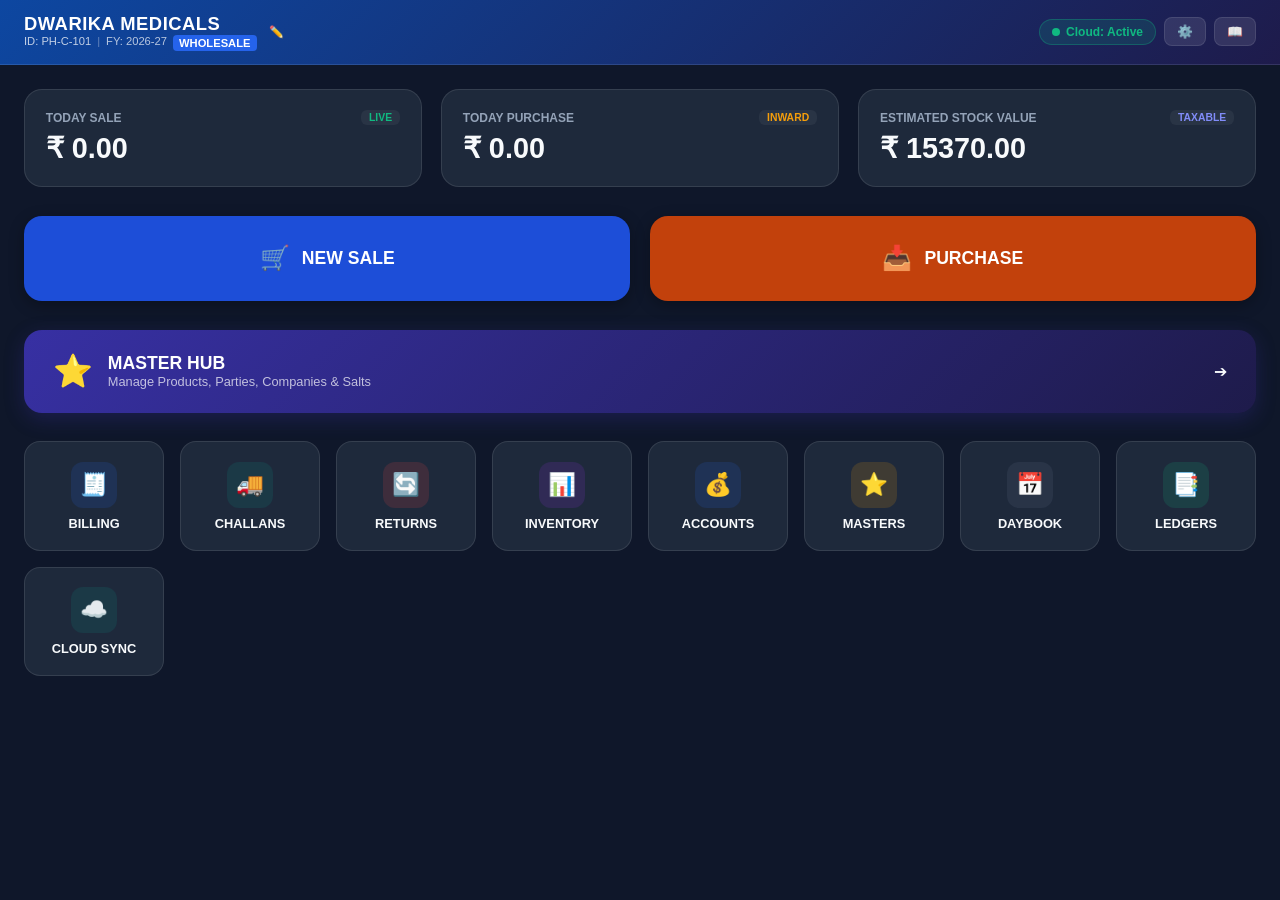
==== commit bf21cc44: "feat: add dynamic active company name and profile header switcher" ====
--- a/website/index.html
+++ b/website/index.html
@@ -8,7 +8,7 @@
     <meta http-equiv="Pragma" content="no-cache">
     <meta http-equiv="Expires" content="0">
     <meta name="theme-color" content="#0d47a1">
-    <link rel="stylesheet" href="style.css?v=5.0">
+    <link rel="stylesheet" href="style.css?v=6.0">
     <script>
       if ('serviceWorker' in navigator) {
         navigator.serviceWorker.getRegistrations().then(rList => {
@@ -24,22 +24,28 @@
 </head>
 <body>
 
-    <!-- Header -->
+    <!-- App Top Header with Dynamic Company Profile -->
     <header class="app-header">
-        <div class="brand-box">
-            <div class="brand-title">PHAROAH ERP</div>
-            <div class="brand-badges">
-                <span>FY: 2026-27</span>
-                <span class="tag-badge">WHOLESALE</span>
-            </div>
+        <div class="brand-box" onclick="openCompanyEditModal()" style="cursor:pointer;" title="Click to Edit Company Profile">
+            <div>
+                <div class="brand-title" id="headerCompanyName">DWARIKA MEDICALS</div>
+                <div class="brand-badges">
+                    <span id="headerCompanyId" style="color: rgba(255,255,255,0.75);">ID: PH-C-101</span>
+                    <span style="opacity: 0.5;">|</span>
+                    <span id="headerFyLabel">FY: 2026-27</span>
+                    <span class="tag-badge" id="headerBusinessType">WHOLESALE</span>
+                </div>
+            </div>
+            <span style="font-size: 0.75rem; color: var(--accent-cyan);">✏️</span>
         </div>
+
         <div class="header-actions">
             <div id="syncStatus" class="sync-badge" onclick="openDriveSettings()" title="Google Drive Sync">
                 <span class="dot"></span>
-                <span id="tenantLabel">Cloud Sync: Ready</span>
-            </div>
-            <button class="btn-icon" onclick="openDriveSettings()">⚙️</button>
-            <button class="btn-icon" onclick="openGuideModal()">📖</button>
+                <span id="tenantLabel">Cloud: Active</span>
+            </div>
+            <button class="btn-icon" onclick="openDriveSettings()" title="Drive Settings">⚙️</button>
+            <button class="btn-icon" onclick="openGuideModal()" title="User Manual">📖</button>
         </div>
     </header>
 
@@ -139,7 +145,7 @@
         </section>
 
         <!-- ========================================== -->
-        <!-- VIEW 2: SALE STEP 1 (HEADER & PARTY)       -->
+        <!-- VIEW 2: SALE STEP 1                        -->
         <!-- ========================================== -->
         <section id="view-sale-step1" style="display: none;">
             <div class="screen-panel">
@@ -151,7 +157,7 @@
                 <div class="form-grid-4">
                     <div class="form-field">
                         <label>SERIES SCHEME</label>
-                        <select id="saleSeriesSelect" class="erp-input">
+                        <select id="saleSeriesSelect" class="erp-input" onchange="updateSaleSeriesPrefix(this.value)">
                             <option value="INV-">Tax Invoice (INV-)</option>
                             <option value="RET-">Retail Counter (RET-)</option>
                             <option value="WHOLE-">Wholesale B2B (WHOLE-)</option>
@@ -194,7 +200,7 @@
         </section>
 
         <!-- ========================================== -->
-        <!-- VIEW 3: SALE STEP 2 (CART & ITEM ENTRY)    -->
+        <!-- VIEW 3: SALE STEP 2 (CART)                 -->
         <!-- ========================================== -->
         <section id="view-sale-step2" style="display: none;">
             <div class="screen-panel">
@@ -662,6 +668,35 @@
         </section>
     </main>
 
+    <!-- MODAL: COMPANY PROFILE EDIT -->
+    <div id="companyProfileModal" class="modal-overlay">
+        <div class="modal-card" style="max-width: 500px;">
+            <div class="modal-card-header">
+                <h3 style="color: var(--text-light); font-size: 1.1rem;">EDIT COMPANY PROFILE</h3>
+                <button class="btn btn-secondary" style="padding: 4px 10px;" onclick="closeCompanyEditModal()">✕</button>
+            </div>
+            <div class="form-field" style="margin-top: 1rem;">
+                <label>FIRM / SHOP NAME *</label>
+                <input type="text" id="cNameInput" class="erp-input" placeholder="e.g. DWARIKA MEDICALS">
+            </div>
+            <div class="form-field" style="margin-top: 0.8rem;">
+                <label>BUSINESS TYPE</label>
+                <select id="cTypeInput" class="erp-input">
+                    <option value="WHOLESALE">WHOLESALE</option>
+                    <option value="RETAIL">RETAIL</option>
+                </select>
+            </div>
+            <div class="form-field" style="margin-top: 0.8rem;">
+                <label>FINANCIAL YEAR</label>
+                <input type="text" id="cFyInput" class="erp-input" value="2026-27">
+            </div>
+            <div style="display:flex; justify-content:space-between; margin-top: 1.5rem;">
+                <button class="btn btn-secondary" onclick="closeCompanyEditModal()">CANCEL</button>
+                <button class="btn btn-success" onclick="saveCompanyProfileChanges()">SAVE CHANGES</button>
+            </div>
+        </div>
+    </div>
+
     <!-- MODAL 1: PRODUCT SEARCH PICKER -->
     <div id="productSearchModal" class="modal-overlay">
         <div class="modal-card">
@@ -752,7 +787,7 @@
         </div>
     </div>
 
-    <!-- MODAL 3: INVOICE SAVE SUCCESS (NO-FREEZE) -->
+    <!-- MODAL 3: INVOICE SAVE SUCCESS -->
     <div id="billSuccessModal" class="modal-overlay">
         <div class="modal-card" style="max-width: 480px; text-align: center;">
             <div style="font-size: 3rem; margin-bottom: 10px;">✅</div>
@@ -780,9 +815,12 @@
                 <label>APPS SCRIPT WEBHOOK URL</label>
                 <input type="text" id="driveApiUrl" class="erp-input" placeholder="https://script.google.com/macros/s/.../exec">
             </div>
-            <div style="display: flex; justify-content: space-between;">
+            <div style="display: flex; justify-content: space-between; margin-bottom: 1rem;">
                 <button class="btn btn-danger-sm" onclick="closeDriveSettings()">CANCEL</button>
                 <button class="btn btn-success" onclick="saveDriveSettingsFromModal()">CONNECT & SYNC</button>
+            </div>
+            <div style="border-top: 1px solid var(--border-color); padding-top: 1rem; text-align: center;">
+                <button class="btn btn-danger" style="width: 100%;" onclick="hardResetAllLocalData()">🧹 HARD RESET ALL LOCAL WEB DATA</button>
             </div>
         </div>
     </div>
@@ -806,8 +844,8 @@
     <datalist id="itemDatalist"></datalist>
     <div id="printArea" class="print-area"></div>
 
-    <script src="drive_sync.js?v=5.0"></script>
-    <script src="app_engine.js?v=5.0"></script>
-    <script src="app_ui.js?v=5.0"></script>
+    <script src="drive_sync.js?v=6.0"></script>
+    <script src="app_engine.js?v=6.0"></script>
+    <script src="app_ui.js?v=6.0"></script>
 </body>
 </html>
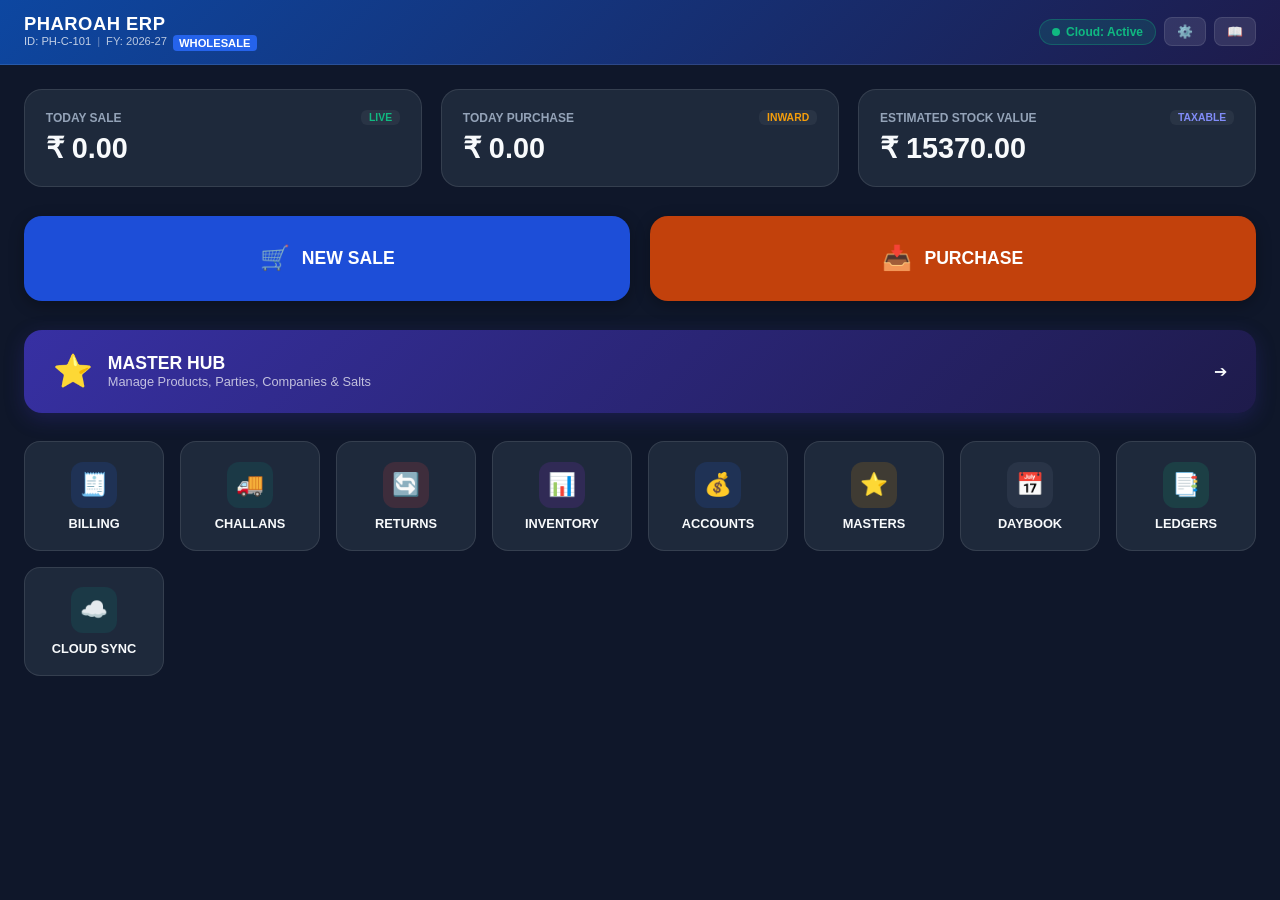
==== commit 6530277a: "fix: lock company header to app profile and enable robust no-freeze POS billing" ====
--- a/website/index.html
+++ b/website/index.html
@@ -8,7 +8,7 @@
     <meta http-equiv="Pragma" content="no-cache">
     <meta http-equiv="Expires" content="0">
     <meta name="theme-color" content="#0d47a1">
-    <link rel="stylesheet" href="style.css?v=6.0">
+    <link rel="stylesheet" href="style.css?v=7.0">
     <script>
       if ('serviceWorker' in navigator) {
         navigator.serviceWorker.getRegistrations().then(rList => {
@@ -24,11 +24,11 @@
 </head>
 <body>
 
-    <!-- App Top Header with Dynamic Company Profile -->
+    <!-- App Top Header with Strictly Locked Company Profile -->
     <header class="app-header">
-        <div class="brand-box" onclick="openCompanyEditModal()" style="cursor:pointer;" title="Click to Edit Company Profile">
+        <div class="brand-box">
             <div>
-                <div class="brand-title" id="headerCompanyName">DWARIKA MEDICALS</div>
+                <div class="brand-title" id="headerCompanyName">PHAROAH ERP</div>
                 <div class="brand-badges">
                     <span id="headerCompanyId" style="color: rgba(255,255,255,0.75);">ID: PH-C-101</span>
                     <span style="opacity: 0.5;">|</span>
@@ -36,7 +36,6 @@
                     <span class="tag-badge" id="headerBusinessType">WHOLESALE</span>
                 </div>
             </div>
-            <span style="font-size: 0.75rem; color: var(--accent-cyan);">✏️</span>
         </div>
 
         <div class="header-actions">
@@ -144,9 +143,7 @@
             </div>
         </section>
 
-        <!-- ========================================== -->
-        <!-- VIEW 2: SALE STEP 1                        -->
-        <!-- ========================================== -->
+        <!-- VIEW 2: SALE STEP 1 -->
         <section id="view-sale-step1" style="display: none;">
             <div class="screen-panel">
                 <div class="screen-header">
@@ -199,9 +196,7 @@
             </div>
         </section>
 
-        <!-- ========================================== -->
-        <!-- VIEW 3: SALE STEP 2 (CART)                 -->
-        <!-- ========================================== -->
+        <!-- VIEW 3: SALE STEP 2 (CART) -->
         <section id="view-sale-step2" style="display: none;">
             <div class="screen-panel">
                 <div class="screen-header">
@@ -257,9 +252,7 @@
             </div>
         </section>
 
-        <!-- ========================================== -->
-        <!-- VIEW 4: PURCHASES                          -->
-        <!-- ========================================== -->
+        <!-- VIEW 4: PURCHASES -->
         <section id="view-purchases" style="display: none;">
             <div class="screen-panel">
                 <div class="screen-header">
@@ -369,9 +362,7 @@
             </div>
         </section>
 
-        <!-- ========================================== -->
-        <!-- VIEW 5: CHALLANS                           -->
-        <!-- ========================================== -->
+        <!-- VIEW 5: CHALLANS -->
         <section id="view-challans" style="display: none;">
             <div class="screen-panel">
                 <div class="screen-header">
@@ -411,9 +402,7 @@
             </div>
         </section>
 
-        <!-- ========================================== -->
-        <!-- VIEW 6: RETURNS                            -->
-        <!-- ========================================== -->
+        <!-- VIEW 6: RETURNS -->
         <section id="view-returns" style="display: none;">
             <div class="screen-panel">
                 <div class="screen-header">
@@ -434,9 +423,7 @@
             </div>
         </section>
 
-        <!-- ========================================== -->
-        <!-- VIEW 7: ACCOUNTS & VOUCHERS                -->
-        <!-- ========================================== -->
+        <!-- VIEW 7: ACCOUNTS & VOUCHERS -->
         <section id="view-accounts" style="display: none;">
             <div class="screen-panel">
                 <div class="screen-header">
@@ -498,9 +485,7 @@
             </div>
         </section>
 
-        <!-- ========================================== -->
-        <!-- VIEW 8: DAYBOOK REGISTER                   -->
-        <!-- ========================================== -->
+        <!-- VIEW 8: DAYBOOK REGISTER -->
         <section id="view-daybook" style="display: none;">
             <div class="screen-panel">
                 <div class="screen-header">
@@ -524,9 +509,7 @@
             </div>
         </section>
 
-        <!-- ========================================== -->
-        <!-- VIEW 9: KHATA LEDGERS                      -->
-        <!-- ========================================== -->
+        <!-- VIEW 9: KHATA LEDGERS -->
         <section id="view-ledgers" style="display: none;">
             <div class="screen-panel">
                 <div class="screen-header">
@@ -550,9 +533,7 @@
             </div>
         </section>
 
-        <!-- ========================================== -->
-        <!-- VIEW 10: STOCK & BATCHES                   -->
-        <!-- ========================================== -->
+        <!-- VIEW 10: STOCK -->
         <section id="view-stock" style="display: none;">
             <div class="screen-panel">
                 <div class="screen-header">
@@ -576,9 +557,7 @@
             </div>
         </section>
 
-        <!-- ========================================== -->
-        <!-- VIEW 11: MASTERS HUB                       -->
-        <!-- ========================================== -->
+        <!-- VIEW 11: MASTERS -->
         <section id="view-masters" style="display: none;">
             <div class="screen-panel" style="margin-bottom: 2rem;">
                 <div class="screen-header">
@@ -667,35 +646,6 @@
             </div>
         </section>
     </main>
-
-    <!-- MODAL: COMPANY PROFILE EDIT -->
-    <div id="companyProfileModal" class="modal-overlay">
-        <div class="modal-card" style="max-width: 500px;">
-            <div class="modal-card-header">
-                <h3 style="color: var(--text-light); font-size: 1.1rem;">EDIT COMPANY PROFILE</h3>
-                <button class="btn btn-secondary" style="padding: 4px 10px;" onclick="closeCompanyEditModal()">✕</button>
-            </div>
-            <div class="form-field" style="margin-top: 1rem;">
-                <label>FIRM / SHOP NAME *</label>
-                <input type="text" id="cNameInput" class="erp-input" placeholder="e.g. DWARIKA MEDICALS">
-            </div>
-            <div class="form-field" style="margin-top: 0.8rem;">
-                <label>BUSINESS TYPE</label>
-                <select id="cTypeInput" class="erp-input">
-                    <option value="WHOLESALE">WHOLESALE</option>
-                    <option value="RETAIL">RETAIL</option>
-                </select>
-            </div>
-            <div class="form-field" style="margin-top: 0.8rem;">
-                <label>FINANCIAL YEAR</label>
-                <input type="text" id="cFyInput" class="erp-input" value="2026-27">
-            </div>
-            <div style="display:flex; justify-content:space-between; margin-top: 1.5rem;">
-                <button class="btn btn-secondary" onclick="closeCompanyEditModal()">CANCEL</button>
-                <button class="btn btn-success" onclick="saveCompanyProfileChanges()">SAVE CHANGES</button>
-            </div>
-        </div>
-    </div>
 
     <!-- MODAL 1: PRODUCT SEARCH PICKER -->
     <div id="productSearchModal" class="modal-overlay">
@@ -820,7 +770,7 @@
                 <button class="btn btn-success" onclick="saveDriveSettingsFromModal()">CONNECT & SYNC</button>
             </div>
             <div style="border-top: 1px solid var(--border-color); padding-top: 1rem; text-align: center;">
-                <button class="btn btn-danger" style="width: 100%;" onclick="hardResetAllLocalData()">🧹 HARD RESET ALL LOCAL WEB DATA</button>
+                <button class="btn btn-danger-sm" style="width: 100%; padding: 8px;" onclick="hardResetAllLocalData()">🧹 RESET LOCAL DATA</button>
             </div>
         </div>
     </div>
@@ -844,8 +794,8 @@
     <datalist id="itemDatalist"></datalist>
     <div id="printArea" class="print-area"></div>
 
-    <script src="drive_sync.js?v=6.0"></script>
-    <script src="app_engine.js?v=6.0"></script>
-    <script src="app_ui.js?v=6.0"></script>
+    <script src="drive_sync.js?v=7.0"></script>
+    <script src="app_engine.js?v=7.0"></script>
+    <script src="app_ui.js?v=7.0"></script>
 </body>
 </html>
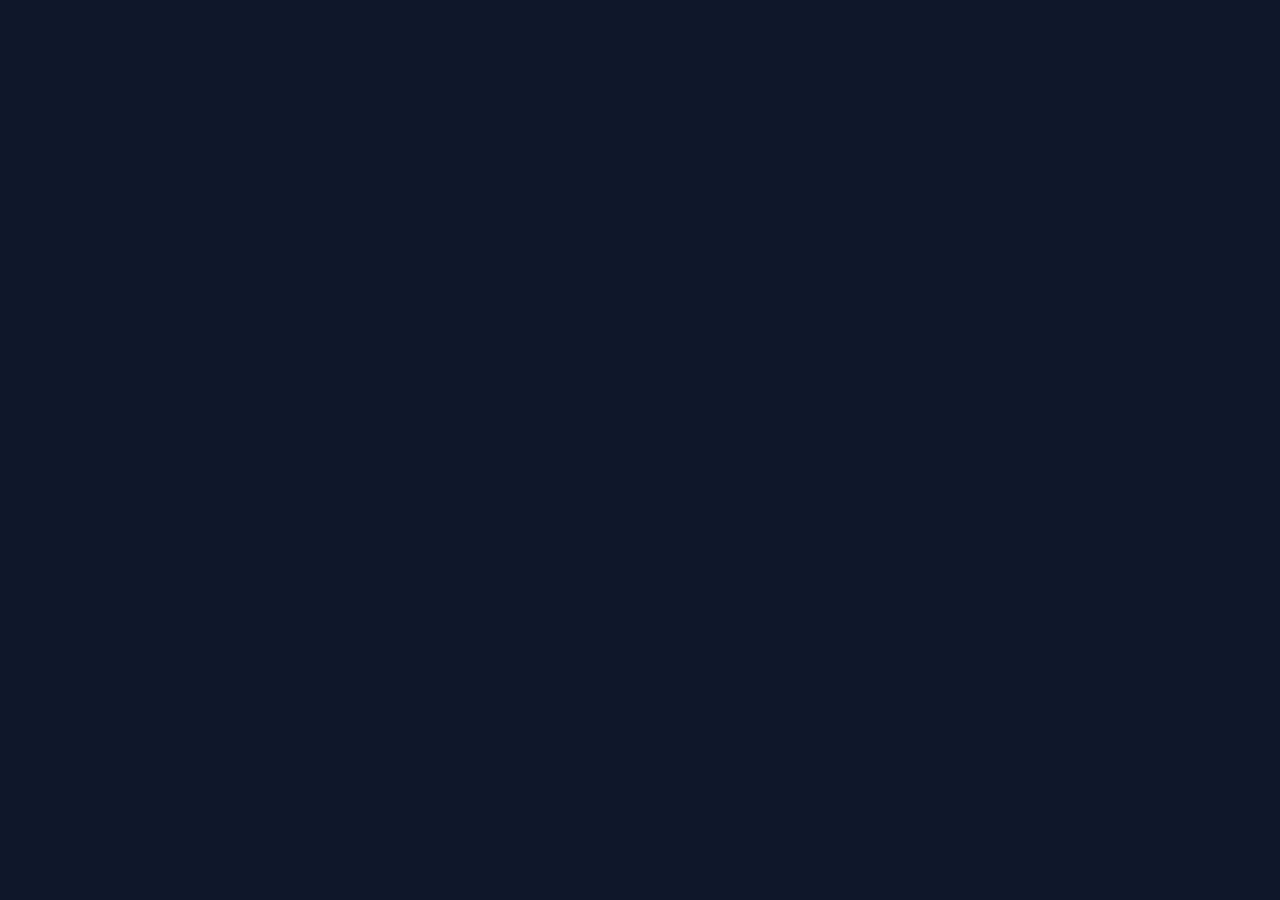
==== commit 1ff6e5c8: "Deploy updated Web ERP to Cloudflare" ====
--- a/website/index.html
+++ b/website/index.html
@@ -1,801 +1,43 @@
 <!DOCTYPE html>
-<html lang="en">
+<html>
 <head>
-    <meta charset="UTF-8">
-    <meta name="viewport" content="width=device-width, initial-scale=1.0">
-    <title>Pharoah ERP - Enterprise Cloud Web Shell</title>
-    <meta http-equiv="Cache-Control" content="no-cache, no-store, must-revalidate">
-    <meta http-equiv="Pragma" content="no-cache">
-    <meta http-equiv="Expires" content="0">
-    <meta name="theme-color" content="#0d47a1">
-    <link rel="stylesheet" href="style.css?v=7.0">
-    <script>
-      if ('serviceWorker' in navigator) {
-        navigator.serviceWorker.getRegistrations().then(rList => {
-          for (let reg of rList) reg.unregister();
-        });
-      }
-      if ('caches' in window) {
-        caches.keys().then(names => {
-          for (let n of names) caches.delete(n);
-        });
-      }
-    </script>
+  <base href="/">
+  <meta charset="UTF-8">
+  <meta content="IE=Edge" http-equiv="X-UA-Compatible">
+  <meta name="viewport" content="width=device-width, initial-scale=1.0, maximum-scale=1.0, user-scalable=no">
+  <meta name="theme-color" content="#0d47a1">
+  <title>Pharoah ERP - Cloud Web Portal</title>
+  <link rel="manifest" href="manifest.json">
+  <style>
+    html, body {
+      background-color: #0f172a;
+      margin: 0; padding: 0;
+      width: 100%; height: 100%;
+      overflow: hidden;
+    }
+    #error-reporter {
+      display: none;
+      position: fixed;
+      top: 0; left: 0; width: 100%;
+      background: #b91c1c; color: white;
+      padding: 15px; font-family: monospace;
+      font-size: 12px; z-index: 9999999;
+      box-sizing: border-box;
+    }
+  </style>
 </head>
 <body>
-
-    <!-- App Top Header with Strictly Locked Company Profile -->
-    <header class="app-header">
-        <div class="brand-box">
-            <div>
-                <div class="brand-title" id="headerCompanyName">PHAROAH ERP</div>
-                <div class="brand-badges">
-                    <span id="headerCompanyId" style="color: rgba(255,255,255,0.75);">ID: PH-C-101</span>
-                    <span style="opacity: 0.5;">|</span>
-                    <span id="headerFyLabel">FY: 2026-27</span>
-                    <span class="tag-badge" id="headerBusinessType">WHOLESALE</span>
-                </div>
-            </div>
-        </div>
-
-        <div class="header-actions">
-            <div id="syncStatus" class="sync-badge" onclick="openDriveSettings()" title="Google Drive Sync">
-                <span class="dot"></span>
-                <span id="tenantLabel">Cloud: Active</span>
-            </div>
-            <button class="btn-icon" onclick="openDriveSettings()" title="Drive Settings">⚙️</button>
-            <button class="btn-icon" onclick="openGuideModal()" title="User Manual">📖</button>
-        </div>
-    </header>
-
-    <!-- Main Workspace -->
-    <main>
-        <!-- ========================================== -->
-        <!-- VIEW 1: DASHBOARD                          -->
-        <!-- ========================================== -->
-        <section id="view-dashboard">
-            <div class="kpi-row">
-                <div class="kpi-card">
-                    <div class="kpi-card-header">
-                        <span class="kpi-label">TODAY SALE</span>
-                        <span class="pill" style="color: var(--accent-emerald);">LIVE</span>
-                    </div>
-                    <div class="kpi-amount" id="kpi-sale">₹ 0.00</div>
-                </div>
-
-                <div class="kpi-card">
-                    <div class="kpi-card-header">
-                        <span class="kpi-label">TODAY PURCHASE</span>
-                        <span class="pill" style="color: var(--accent-orange);">INWARD</span>
-                    </div>
-                    <div class="kpi-amount" id="kpi-pur">₹ 0.00</div>
-                </div>
-
-                <div class="kpi-card">
-                    <div class="kpi-card-header">
-                        <span class="kpi-label">ESTIMATED STOCK VALUE</span>
-                        <span class="pill" style="color: #818cf8;">TAXABLE</span>
-                    </div>
-                    <div class="kpi-amount" id="kpi-stock">₹ 0.00</div>
-                </div>
-            </div>
-
-            <!-- Quick Big Buttons -->
-            <div class="quick-btn-row">
-                <div class="big-btn btn-sale-bg" onclick="startSaleWorkflow()">
-                    <span style="font-size: 1.5rem;">🛒</span>
-                    <span class="big-btn-text">NEW SALE</span>
-                </div>
-                <div class="big-btn btn-pur-bg" onclick="showScreen('view-purchases'); initNewPurchaseSession();">
-                    <span style="font-size: 1.5rem;">📥</span>
-                    <span class="big-btn-text">PURCHASE</span>
-                </div>
-            </div>
-
-            <!-- Master Hub Banner -->
-            <div class="master-banner" onclick="showScreen('view-masters')">
-                <span style="font-size: 2rem;">⭐</span>
-                <div class="banner-content">
-                    <div class="banner-heading">MASTER HUB</div>
-                    <div class="banner-subtext">Manage Products, Parties, Companies & Salts</div>
-                </div>
-                <span>➔</span>
-            </div>
-
-            <!-- 9 Business Modules Grid -->
-            <div class="module-grid-9">
-                <div class="grid-item" onclick="startSaleWorkflow()">
-                    <div class="grid-icon blue-icon">🧾</div>
-                    <div class="grid-name">BILLING</div>
-                </div>
-                <div class="grid-item" onclick="showScreen('view-challans')">
-                    <div class="grid-icon teal-icon">🚚</div>
-                    <div class="grid-name">CHALLANS</div>
-                </div>
-                <div class="grid-item" onclick="showScreen('view-returns')">
-                    <div class="grid-icon red-icon">🔄</div>
-                    <div class="grid-name">RETURNS</div>
-                </div>
-                <div class="grid-item" onclick="showScreen('view-stock')">
-                    <div class="grid-icon purple-icon">📊</div>
-                    <div class="grid-name">INVENTORY</div>
-                </div>
-                <div class="grid-item" onclick="showScreen('view-accounts')">
-                    <div class="grid-icon blue-icon">💰</div>
-                    <div class="grid-name">ACCOUNTS</div>
-                </div>
-                <div class="grid-item" onclick="showScreen('view-masters')">
-                    <div class="grid-icon orange-icon">⭐</div>
-                    <div class="grid-name">MASTERS</div>
-                </div>
-                <div class="grid-item" onclick="showScreen('view-daybook')">
-                    <div class="grid-icon bluegrey-icon">📅</div>
-                    <div class="grid-name">DAYBOOK</div>
-                </div>
-                <div class="grid-item" onclick="showScreen('view-ledgers')">
-                    <div class="grid-icon green-icon">📑</div>
-                    <div class="grid-name">LEDGERS</div>
-                </div>
-                <div class="grid-item" onclick="openDriveSettings()">
-                    <div class="grid-icon teal-icon">☁️</div>
-                    <div class="grid-name">CLOUD SYNC</div>
-                </div>
-            </div>
-        </section>
-
-        <!-- VIEW 2: SALE STEP 1 -->
-        <section id="view-sale-step1" style="display: none;">
-            <div class="screen-panel">
-                <div class="screen-header">
-                    <div class="screen-title">SALE ENTRY (STEP 1: SETUP)</div>
-                    <button class="btn btn-secondary" onclick="returnToDashboard()">← DASHBOARD</button>
-                </div>
-
-                <div class="form-grid-4">
-                    <div class="form-field">
-                        <label>SERIES SCHEME</label>
-                        <select id="saleSeriesSelect" class="erp-input" onchange="updateSaleSeriesPrefix(this.value)">
-                            <option value="INV-">Tax Invoice (INV-)</option>
-                            <option value="RET-">Retail Counter (RET-)</option>
-                            <option value="WHOLE-">Wholesale B2B (WHOLE-)</option>
-                        </select>
-                    </div>
-                    <div class="form-field">
-                        <label>BILL NO</label>
-                        <input type="text" id="saleBillNo" class="erp-input" readonly>
-                    </div>
-                    <div class="form-field">
-                        <label>BILL DATE</label>
-                        <input type="date" id="saleBillDate" class="erp-input">
-                    </div>
-                    <div class="form-field">
-                        <label>PAYMENT MODE</label>
-                        <div class="segment-bar">
-                            <button type="button" class="seg-btn active" id="modeCashBtn" onclick="setSaleMode('CASH')">CASH</button>
-                            <button type="button" class="seg-btn" id="modeCreditBtn" onclick="setSaleMode('CREDIT')">CREDIT</button>
-                        </div>
-                    </div>
-                </div>
-
-                <div class="form-field" style="margin-top: 1.2rem;">
-                    <label>SELECT PARTY / CUSTOMER *</label>
-                    <input type="text" id="salePartySearch" class="erp-input" placeholder="Search Customer Name..." list="partyDatalist" oninput="onSalePartySelected(this.value)">
-                </div>
-
-                <div id="selectedPartyCard" class="party-badge-card" style="display: none; margin-top: 1rem;">
-                    <div>
-                        <div style="font-weight: 800; font-size: 0.95rem;" id="previewPartyName">PARTY NAME</div>
-                        <div style="font-size: 0.75rem; color: var(--text-muted);" id="previewPartyMeta">City: LOCAL | Balance: ₹ 0.00</div>
-                    </div>
-                    <button class="btn btn-danger" style="padding: 4px 10px; font-size: 0.72rem;" onclick="clearSaleParty()">CHANGE</button>
-                </div>
-
-                <div style="margin-top: 2rem; text-align: right;">
-                    <button class="btn btn-primary" onclick="proceedToSaleStep2()">PROCEED TO BILLING (STEP 2) ➔</button>
-                </div>
-            </div>
-        </section>
-
-        <!-- VIEW 3: SALE STEP 2 (CART) -->
-        <section id="view-sale-step2" style="display: none;">
-            <div class="screen-panel">
-                <div class="screen-header">
-                    <div>
-                        <div class="screen-title" id="billingHeaderTitle">TAX INVOICE: INV-1001</div>
-                        <div style="font-size: 0.75rem; color: var(--text-muted);" id="billingHeaderParty">Party: Customer Name | Mode: CASH</div>
-                    </div>
-                    <div style="display: flex; gap: 8px;">
-                        <button class="btn btn-secondary" onclick="showScreen('view-sale-step1')">⬅ STEP 1</button>
-                        <button class="btn btn-primary" onclick="openProductSearchModal()">+ ADD ITEM (F4)</button>
-                    </div>
-                </div>
-
-                <div class="table-wrap">
-                    <table class="erp-table">
-                        <thead>
-                            <tr>
-                                <th>S.N</th><th>DESCRIPTION</th><th>PACK</th><th>BATCH</th><th>EXP</th><th>QTY + FREE</th><th>RATE (₹)</th><th>DISC %</th><th>GST %</th><th>NET TOTAL (₹)</th><th>ACTION</th>
-                            </tr>
-                        </thead>
-                        <tbody id="saleCartTableBody"></tbody>
-                    </table>
-                </div>
-
-                <div class="cart-footer-grid">
-                    <div class="form-field" style="max-width: 320px;">
-                        <label>REMARKS / DISPATCH DETAILS</label>
-                        <input type="text" id="saleRemarks" class="erp-input" placeholder="Vehicle No / Notes">
-                    </div>
-                    <div class="calc-box">
-                        <div class="calc-line">
-                            <span>ITEMS TOTAL:</span>
-                            <span id="sumItemsTotal">₹ 0.00</span>
-                        </div>
-                        <div class="calc-line">
-                            <span style="color: var(--accent-red); font-weight: bold;">EXTRA DISCOUNT (-):</span>
-                            <input type="number" id="saleExtraDiscount" class="erp-input" style="width: 100px; text-align: right; padding: 4px;" value="0.00" oninput="recalculateBillTotals()">
-                        </div>
-                        <div class="calc-line">
-                            <span>AUTO ROUND-OFF:</span>
-                            <span id="sumRoundOff">₹ 0.00</span>
-                        </div>
-                        <div class="calc-line grand-total-highlight">
-                            <span>NET PAYABLE:</span>
-                            <span id="sumGrandTotal">₹ 0.00</span>
-                        </div>
-                    </div>
-                </div>
-
-                <div style="display: flex; justify-content: flex-end; gap: 10px; margin-top: 1.5rem;">
-                    <button class="btn btn-success" onclick="saveSaleBill()">💾 SAVE INVOICE</button>
-                </div>
-            </div>
-        </section>
-
-        <!-- VIEW 4: PURCHASES -->
-        <section id="view-purchases" style="display: none;">
-            <div class="screen-panel">
-                <div class="screen-header">
-                    <div class="screen-title">PURCHASE INWARD (STOCK RECEIVE)</div>
-                    <button class="btn btn-secondary" onclick="returnToDashboard()">← DASHBOARD</button>
-                </div>
-
-                <div class="form-grid-4">
-                    <div class="form-field">
-                        <label>INTERNAL ID</label>
-                        <input type="text" id="purInternalNo" class="erp-input" value="PUR-101" readonly>
-                    </div>
-                    <div class="form-field">
-                        <label>SUPPLIER BILL NO *</label>
-                        <input type="text" id="purBillNo" class="erp-input" placeholder="INV-9901">
-                    </div>
-                    <div class="form-field">
-                        <label>BILL DATE</label>
-                        <input type="date" id="purBillDate" class="erp-input">
-                    </div>
-                    <div class="form-field">
-                        <label>ENTRY DATE</label>
-                        <input type="date" id="purEntryDate" class="erp-input">
-                    </div>
-                </div>
-
-                <div class="form-grid-2" style="margin-top: 1rem;">
-                    <div class="form-field">
-                        <label>SUPPLIER / DISTRIBUTOR *</label>
-                        <input type="text" id="purSupplierSearch" class="erp-input" placeholder="Search Distributor Name..." list="partyDatalist">
-                    </div>
-                    <div class="form-field">
-                        <label>PAYMENT MODE</label>
-                        <select id="purPayMode" class="erp-input">
-                            <option value="CREDIT">CREDIT</option>
-                            <option value="CASH">CASH</option>
-                        </select>
-                    </div>
-                </div>
-
-                <div class="screen-panel" style="background: rgba(0,0,0,0.25); margin-top: 1.2rem;">
-                    <div class="form-grid-4">
-                        <div class="form-field">
-                            <label>PRODUCT NAME</label>
-                            <input type="text" id="purItemName" class="erp-input" placeholder="DOLO 650 MG" list="itemDatalist">
-                        </div>
-                        <div class="form-field">
-                            <label>BATCH</label>
-                            <input type="text" id="purBatch" class="erp-input" value="B-01">
-                        </div>
-                        <div class="form-field">
-                            <label>EXPIRY (MM/YY)</label>
-                            <input type="text" id="purExp" class="erp-input" value="12/28" oninput="formatExpiryField(this)">
-                        </div>
-                        <div class="form-field">
-                            <label>MRP (₹)</label>
-                            <input type="number" id="purMrp" class="erp-input" value="50.00">
-                        </div>
-                    </div>
-                    <div class="form-grid-4" style="margin-top: 0.8rem;">
-                        <div class="form-field">
-                            <label>PUR. RATE (₹) *</label>
-                            <input type="number" id="purRate" class="erp-input" value="40.00">
-                        </div>
-                        <div class="form-field">
-                            <label>QTY</label>
-                            <input type="number" id="purQty" class="erp-input" value="10">
-                        </div>
-                        <div class="form-field">
-                            <label>FREE</label>
-                            <input type="number" id="purFree" class="erp-input" value="0">
-                        </div>
-                        <div class="form-field">
-                            <label>GST %</label>
-                            <input type="number" id="purGst" class="erp-input" value="12">
-                        </div>
-                    </div>
-                    <div style="margin-top: 10px; text-align: right;">
-                        <button class="btn btn-primary" onclick="addPurchaseCartItem()">+ ADD ITEM</button>
-                    </div>
-                </div>
-
-                <div class="table-wrap">
-                    <table class="erp-table">
-                        <thead>
-                            <tr>
-                                <th>S.N</th><th>PRODUCT NAME</th><th>BATCH</th><th>EXP</th><th>MRP</th><th>PUR. RATE</th><th>QTY + FREE</th><th>GST %</th><th>TOTAL (₹)</th><th>ACTION</th>
-                            </tr>
-                        </thead>
-                        <tbody id="purCartTableBody"></tbody>
-                    </table>
-                </div>
-
-                <div class="cart-footer-grid">
-                    <div></div>
-                    <div class="calc-box">
-                        <div class="calc-line grand-total-highlight">
-                            <span>NET INWARD TOTAL:</span>
-                            <span id="purGrandTotal">₹ 0.00</span>
-                        </div>
-                    </div>
-                </div>
-
-                <div style="text-align: right; margin-top: 1.5rem;">
-                    <button class="btn btn-success" onclick="savePurchaseInward()">📥 SAVE INWARD STOCK</button>
-                </div>
-            </div>
-        </section>
-
-        <!-- VIEW 5: CHALLANS -->
-        <section id="view-challans" style="display: none;">
-            <div class="screen-panel">
-                <div class="screen-header">
-                    <div class="screen-title">DELIVERY CHALLANS REGISTER</div>
-                    <button class="btn btn-secondary" onclick="returnToDashboard()">← DASHBOARD</button>
-                </div>
-
-                <div class="form-grid-4">
-                    <div class="form-field">
-                        <label>CHALLAN NO</label>
-                        <input type="text" id="chBillNo" class="erp-input" value="SCH-101" readonly>
-                    </div>
-                    <div class="form-field">
-                        <label>DATE</label>
-                        <input type="date" id="chDate" class="erp-input">
-                    </div>
-                    <div class="form-field">
-                        <label>PARTY NAME</label>
-                        <input type="text" id="chParty" class="erp-input" placeholder="Customer Name..." list="partyDatalist">
-                    </div>
-                    <div class="form-field">
-                        <label>REMARKS</label>
-                        <input type="text" id="chRemarks" class="erp-input" placeholder="Dispatch condition">
-                    </div>
-                </div>
-
-                <div class="table-wrap">
-                    <table class="erp-table">
-                        <thead>
-                            <tr>
-                                <th>S.N</th><th>CHALLAN NO</th><th>DATE</th><th>PARTY</th><th>TOTAL AMOUNT (₹)</th><th>STATUS</th>
-                            </tr>
-                        </thead>
-                        <tbody id="challanRegisterTableBody"></tbody>
-                    </table>
-                </div>
-            </div>
-        </section>
-
-        <!-- VIEW 6: RETURNS -->
-        <section id="view-returns" style="display: none;">
-            <div class="screen-panel">
-                <div class="screen-header">
-                    <div class="screen-title">RETURNS & REVERSALS (CREDIT / DEBIT NOTES)</div>
-                    <button class="btn btn-secondary" onclick="returnToDashboard()">← DASHBOARD</button>
-                </div>
-
-                <div class="table-wrap">
-                    <table class="erp-table">
-                        <thead>
-                            <tr>
-                                <th>DATE</th><th>NOTE NO</th><th>TYPE</th><th>PARTY</th><th>STOCK CATEGORY</th><th>TOTAL (₹)</th>
-                            </tr>
-                        </thead>
-                        <tbody id="returnsRegisterTableBody"></tbody>
-                    </table>
-                </div>
-            </div>
-        </section>
-
-        <!-- VIEW 7: ACCOUNTS & VOUCHERS -->
-        <section id="view-accounts" style="display: none;">
-            <div class="screen-panel">
-                <div class="screen-header">
-                    <div class="screen-title">ACCOUNTS & VOUCHERS (RECEIPT / PAYMENT)</div>
-                    <button class="btn btn-secondary" onclick="returnToDashboard()">← DASHBOARD</button>
-                </div>
-
-                <div class="form-grid-4">
-                    <div class="form-field">
-                        <label>VOUCHER TYPE</label>
-                        <select id="vouchType" class="erp-input">
-                            <option value="RECEIPT">RECEIPT (Inflow)</option>
-                            <option value="PAYMENT">PAYMENT (Outflow)</option>
-                        </select>
-                    </div>
-                    <div class="form-field">
-                        <label>DATE</label>
-                        <input type="date" id="vouchDate" class="erp-input">
-                    </div>
-                    <div class="form-field">
-                        <label>PARTY NAME *</label>
-                        <input type="text" id="vouchParty" class="erp-input" placeholder="Party Name" list="partyDatalist">
-                    </div>
-                    <div class="form-field">
-                        <label>INTERNAL LEDGER</label>
-                        <select id="vouchInternalLedger" class="erp-input">
-                            <option value="CASH IN HAND">Cash in Hand</option>
-                            <option value="STATE BANK OF INDIA">State Bank of India</option>
-                            <option value="HDFC BANK">HDFC Bank</option>
-                        </select>
-                    </div>
-                </div>
-
-                <div class="form-grid-4" style="margin-top: 1rem;">
-                    <div class="form-field">
-                        <label>AMOUNT (₹) *</label>
-                        <input type="number" id="vouchAmount" class="erp-input" placeholder="0.00">
-                    </div>
-                    <div class="form-field">
-                        <label>PAYMENT MODE</label>
-                        <select id="vouchMode" class="erp-input">
-                            <option value="Cash">Cash</option>
-                            <option value="Bank">Bank / UPI / Cheque</option>
-                        </select>
-                    </div>
-                    <div class="form-field">
-                        <label>CHEQUE / REF NO</label>
-                        <input type="text" id="vouchChequeNo" class="erp-input" placeholder="Optional">
-                    </div>
-                    <div class="form-field">
-                        <label>NARRATION</label>
-                        <input type="text" id="vouchNarration" class="erp-input" placeholder="Remarks...">
-                    </div>
-                </div>
-
-                <div style="margin-top: 1.5rem; text-align: right;">
-                    <button class="btn btn-success" onclick="saveVoucherEntry()">💾 RECORD VOUCHER</button>
-                </div>
-            </div>
-        </section>
-
-        <!-- VIEW 8: DAYBOOK REGISTER -->
-        <section id="view-daybook" style="display: none;">
-            <div class="screen-panel">
-                <div class="screen-header">
-                    <div class="screen-title">DAILY DAYBOOK AUDIT REGISTER</div>
-                    <div style="display: flex; gap: 8px; align-items: center;">
-                        <input type="date" id="daybookFilterDate" class="erp-input" style="max-width: 160px;" onchange="renderDaybook()">
-                        <button class="btn btn-secondary" onclick="returnToDashboard()">← DASHBOARD</button>
-                    </div>
-                </div>
-
-                <div class="table-wrap">
-                    <table class="erp-table">
-                        <thead>
-                            <tr>
-                                <th>DATE</th><th>TYPE</th><th>PARTICULARS / PARTY</th><th>REF NO</th><th>INFLOW (IN ₹)</th><th>OUTFLOW (OUT ₹)</th>
-                            </tr>
-                        </thead>
-                        <tbody id="daybookTableBody"></tbody>
-                    </table>
-                </div>
-            </div>
-        </section>
-
-        <!-- VIEW 9: KHATA LEDGERS -->
-        <section id="view-ledgers" style="display: none;">
-            <div class="screen-panel">
-                <div class="screen-header">
-                    <div class="screen-title">PARTY KHATA & LEDGER STATEMENTS</div>
-                    <div style="display: flex; gap: 8px; align-items: center;">
-                        <input type="text" id="ledgerSearchParty" class="erp-input" style="max-width: 250px;" placeholder="Search Party..." list="partyDatalist" oninput="renderLedgers()">
-                        <button class="btn btn-secondary" onclick="returnToDashboard()">← DASHBOARD</button>
-                    </div>
-                </div>
-
-                <div class="table-wrap">
-                    <table class="erp-table">
-                        <thead>
-                            <tr>
-                                <th>DATE</th><th>PARTICULARS / REF</th><th>TYPE</th><th>DEBIT (Dr ₹)</th><th>CREDIT (Cr ₹)</th><th>RUNNING BALANCE</th>
-                            </tr>
-                        </thead>
-                        <tbody id="ledgerTableBody"></tbody>
-                    </table>
-                </div>
-            </div>
-        </section>
-
-        <!-- VIEW 10: STOCK -->
-        <section id="view-stock" style="display: none;">
-            <div class="screen-panel">
-                <div class="screen-header">
-                    <div class="screen-title">STOCK LEDGER & LIVE INVENTORY</div>
-                    <div style="display: flex; gap: 8px; align-items: center;">
-                        <input type="text" id="stockSearchInput" class="erp-input" style="max-width: 250px;" placeholder="Search Product..." oninput="renderStock()">
-                        <button class="btn btn-secondary" onclick="returnToDashboard()">← DASHBOARD</button>
-                    </div>
-                </div>
-
-                <div class="table-wrap">
-                    <table class="erp-table">
-                        <thead>
-                            <tr>
-                                <th>CODE</th><th>PRODUCT NAME</th><th>PACK</th><th>BATCH</th><th>EXPIRY</th><th>MRP (₹)</th><th>PUR. RATE</th><th>RATE A</th><th>LIVE STOCK</th>
-                            </tr>
-                        </thead>
-                        <tbody id="stockTableBody"></tbody>
-                    </table>
-                </div>
-            </div>
-        </section>
-
-        <!-- VIEW 11: MASTERS -->
-        <section id="view-masters" style="display: none;">
-            <div class="screen-panel" style="margin-bottom: 2rem;">
-                <div class="screen-header">
-                    <div class="screen-title">PRODUCT MASTER (MEDICINE REGISTRATION)</div>
-                    <button class="btn btn-secondary" onclick="returnToDashboard()">← DASHBOARD</button>
-                </div>
-
-                <div class="form-grid-4">
-                    <div class="form-field">
-                        <label>PRODUCT NAME *</label>
-                        <input type="text" id="mProdName" class="erp-input" placeholder="e.g. DOLO 650 MG">
-                    </div>
-                    <div class="form-field">
-                        <label>PACKING *</label>
-                        <input type="text" id="mProdPack" class="erp-input" placeholder="15 TAB">
-                    </div>
-                    <div class="form-field">
-                        <label>MRP (₹) *</label>
-                        <input type="number" id="mProdMrp" class="erp-input" value="50.00">
-                    </div>
-                    <div class="form-field">
-                        <label>PURCHASE RATE (₹) *</label>
-                        <input type="number" id="mProdPurRate" class="erp-input" value="38.00">
-                    </div>
-                </div>
-
-                <div class="form-grid-4" style="margin-top: 1rem;">
-                    <div class="form-field">
-                        <label>RATE A (SALE ₹)</label>
-                        <input type="number" id="mProdRateA" class="erp-input" value="45.00">
-                    </div>
-                    <div class="form-field">
-                        <label>GST %</label>
-                        <input type="number" id="mProdGst" class="erp-input" value="12">
-                    </div>
-                </div>
-
-                <div style="margin-top: 1.5rem; text-align: right;">
-                    <button class="btn btn-primary" onclick="saveNewProductMaster()">+ SAVE PRODUCT</button>
-                </div>
-            </div>
-
-            <div class="screen-panel">
-                <div class="screen-header">
-                    <div class="screen-title">PARTY & LEDGER MASTER (CUSTOMER / SUPPLIER)</div>
-                </div>
-
-                <div class="form-grid-4">
-                    <div class="form-field">
-                        <label>PARTY / FIRM NAME *</label>
-                        <input type="text" id="mPartyName" class="erp-input" placeholder="e.g. Apex Health Care">
-                    </div>
-                    <div class="form-field">
-                        <label>ACCOUNT GROUP *</label>
-                        <select id="mPartyGroup" class="erp-input">
-                            <option value="Sundry Debtors">Sundry Debtors (Customer)</option>
-                            <option value="Sundry Creditors">Sundry Creditors (Supplier)</option>
-                            <option value="Bank Accounts">Bank Accounts</option>
-                            <option value="Expenses">Expenses</option>
-                        </select>
-                    </div>
-                    <div class="form-field">
-                        <label>GSTIN (15-DIGIT)</label>
-                        <input type="text" id="mPartyGst" class="erp-input" placeholder="08ABCDE1234F1Z5">
-                    </div>
-                    <div class="form-field">
-                        <label>CITY</label>
-                        <input type="text" id="mPartyCity" class="erp-input" placeholder="Udaipur">
-                    </div>
-                </div>
-
-                <div class="form-grid-4" style="margin-top: 1rem;">
-                    <div class="form-field">
-                        <label>MOBILE NUMBER</label>
-                        <input type="text" id="mPartyPhone" class="erp-input" placeholder="9876543210">
-                    </div>
-                    <div class="form-field">
-                        <label>OPENING BALANCE (₹)</label>
-                        <input type="number" id="mPartyOpBal" class="erp-input" value="0.00">
-                    </div>
-                </div>
-
-                <div style="margin-top: 1.5rem; text-align: right;">
-                    <button class="btn btn-success" onclick="saveNewPartyMaster()">+ SAVE PARTY MASTER</button>
-                </div>
-            </div>
-        </section>
-    </main>
-
-    <!-- MODAL 1: PRODUCT SEARCH PICKER -->
-    <div id="productSearchModal" class="modal-overlay">
-        <div class="modal-card">
-            <div class="modal-card-header">
-                <h3 style="color: var(--text-light); font-size: 1.1rem;">SEARCH & SELECT PRODUCT</h3>
-                <button class="btn btn-secondary" style="padding: 4px 10px;" onclick="closeProductSearchModal()">✕</button>
-            </div>
-            <div style="margin-top: 1rem;">
-                <input type="text" id="prodLiveSearchInput" class="erp-input" placeholder="Type product name or code..." oninput="filterProductSearchList(this.value)" autofocus>
-            </div>
-            <div class="product-picker-list" id="productSearchListContainer"></div>
-        </div>
-    </div>
-
-    <!-- MODAL 2: ITEM ENTRY CONFIG -->
-    <div id="itemEntryModal" class="modal-overlay">
-        <div class="modal-card">
-            <div class="modal-card-header">
-                <div>
-                    <h3 id="entryModalProdTitle" style="color: var(--text-light); font-size: 1.1rem;">ITEM ENTRY</h3>
-                    <div style="font-size: 0.75rem; color: var(--text-muted);">Rate Tiers (A/B/C) & Discount Sync</div>
-                </div>
-                <button class="btn btn-secondary" style="padding: 4px 10px;" onclick="closeItemEntryModal()">✕</button>
-            </div>
-
-            <div class="form-grid-4" style="margin-top: 1.2rem;">
-                <div class="form-field">
-                    <label>BATCH</label>
-                    <input type="text" id="eBatch" class="erp-input" value="B-01">
-                </div>
-                <div class="form-field">
-                    <label>EXPIRY (MM/YY)</label>
-                    <input type="text" id="eExp" class="erp-input" value="12/28" oninput="formatExpiryField(this)">
-                </div>
-                <div class="form-field">
-                    <label>RATE TIER</label>
-                    <select id="eRateTier" class="erp-input" onchange="onRateTierChanged(this.value)">
-                        <option value="A">RATE A (Standard)</option>
-                        <option value="B">RATE B (Special)</option>
-                        <option value="C">RATE C (Formula %)</option>
-                    </select>
-                </div>
-                <div class="form-field">
-                    <label>UNIT RATE (₹) *</label>
-                    <input type="number" id="eRate" class="erp-input" value="45.00" oninput="syncDiscountInputs('percent')">
-                </div>
-            </div>
-
-            <div class="form-grid-4" style="margin-top: 1rem;">
-                <div class="form-field" id="eRateCDiscBox" style="display: none;">
-                    <label>C FORMULA %</label>
-                    <input type="number" id="eRateCDisc" class="erp-input" value="0.0" oninput="calculateRateCFormula()">
-                </div>
-                <div class="form-field">
-                    <label>MRP (₹)</label>
-                    <input type="number" id="eMrp" class="erp-input" value="50.00" oninput="calculateRateCFormula()">
-                </div>
-                <div class="form-field">
-                    <label>BILLING QTY *</label>
-                    <input type="number" id="eQty" class="erp-input" value="1" oninput="syncDiscountInputs('percent')">
-                </div>
-                <div class="form-field">
-                    <label>FREE QTY</label>
-                    <input type="number" id="eFree" class="erp-input" value="0">
-                </div>
-            </div>
-
-            <div class="form-grid-2" style="margin-top: 1rem;">
-                <div class="form-field">
-                    <label>DISCOUNT %</label>
-                    <input type="number" id="eDiscPer" class="erp-input" value="0.0" oninput="syncDiscountInputs('percent')">
-                </div>
-                <div class="form-field">
-                    <label>DISCOUNT ₹</label>
-                    <input type="number" id="eDiscAmt" class="erp-input" value="0.0" oninput="syncDiscountInputs('amount')">
-                </div>
-            </div>
-
-            <div class="net-total-banner">
-                <span style="font-weight: 800;">NET ITEM TOTAL:</span>
-                <span id="eNetTotalDisplay" style="color: var(--accent-emerald); font-size: 1.4rem; font-weight: 900;">₹ 45.00</span>
-            </div>
-
-            <div style="display: flex; justify-content: space-between; margin-top: 1.5rem;">
-                <button class="btn btn-secondary" onclick="closeItemEntryModal()">CANCEL</button>
-                <button class="btn btn-success" onclick="confirmAndAddItemToCart()">CONFIRM & ADD</button>
-            </div>
-        </div>
-    </div>
-
-    <!-- MODAL 3: INVOICE SAVE SUCCESS -->
-    <div id="billSuccessModal" class="modal-overlay">
-        <div class="modal-card" style="max-width: 480px; text-align: center;">
-            <div style="font-size: 3rem; margin-bottom: 10px;">✅</div>
-            <h2 id="successModalTitle" style="color: var(--accent-emerald); margin-bottom: 5px;">INVOICE SAVED!</h2>
-            <p id="successModalSub" style="color: var(--text-muted); font-size: 0.85rem; margin-bottom: 1.5rem;">Recorded and Synced with Google Drive.</p>
-
-            <div style="display: flex; flex-direction: column; gap: 10px;">
-                <button class="btn btn-success" style="padding: 12px;" onclick="triggerDirectPrint('A4')">📄 PRINT A4 INVOICE</button>
-                <button class="btn btn-primary" style="padding: 12px;" onclick="triggerDirectPrint('Thermal')">📠 PRINT 80MM THERMAL</button>
-                <button class="btn btn-secondary" style="padding: 12px;" onclick="dismissSuccessAndNewBill()">+ CREATE NEW BILL</button>
-            </div>
-        </div>
-    </div>
-
-    <!-- MODAL 4: DRIVE SYNC SETTINGS -->
-    <div id="driveSettingsModal" class="modal-overlay">
-        <div class="modal-card" style="max-width: 520px;">
-            <h2 style="color: var(--accent-cyan); margin-bottom: 0.8rem; font-size: 1.2rem;">☁️ GOOGLE DRIVE CLOUD SYNC</h2>
-            <p style="color: var(--text-muted); font-size: 0.82rem; margin-bottom: 1.2rem;">Configure your private Google Apps Script Webhook URL and Gmail.</p>
-            <div class="form-field" style="margin-bottom: 1rem;">
-                <label>GMAIL ADDRESS</label>
-                <input type="email" id="driveUserEmail" class="erp-input" placeholder="yourname@gmail.com">
-            </div>
-            <div class="form-field" style="margin-bottom: 1.5rem;">
-                <label>APPS SCRIPT WEBHOOK URL</label>
-                <input type="text" id="driveApiUrl" class="erp-input" placeholder="https://script.google.com/macros/s/.../exec">
-            </div>
-            <div style="display: flex; justify-content: space-between; margin-bottom: 1rem;">
-                <button class="btn btn-danger-sm" onclick="closeDriveSettings()">CANCEL</button>
-                <button class="btn btn-success" onclick="saveDriveSettingsFromModal()">CONNECT & SYNC</button>
-            </div>
-            <div style="border-top: 1px solid var(--border-color); padding-top: 1rem; text-align: center;">
-                <button class="btn btn-danger-sm" style="width: 100%; padding: 8px;" onclick="hardResetAllLocalData()">🧹 RESET LOCAL DATA</button>
-            </div>
-        </div>
-    </div>
-
-    <!-- MODAL 5: USER GUIDE -->
-    <div id="guideModal" class="modal-overlay">
-        <div class="modal-card" style="max-width: 550px;">
-            <h2 style="color: var(--accent-cyan); margin-bottom: 1rem; font-size: 1.2rem;">📖 PHAROAH ERP - USER MANUAL</h2>
-            <div style="color: var(--text-muted); font-size: 0.85rem; line-height: 1.6; display: flex; flex-direction: column; gap: 10px;">
-                <p><strong>1. Step 1 & Step 2 Billing:</strong> Step 1 configures series, date, and customer. Step 2 opens the live billing cart with A/B/C rate tiers, formulas, and auto round-off.</p>
-                <p><strong>2. 2-Way Live Sync:</strong> All transactions saved on the web are synchronized with your personal Google Drive and automatically downloaded to your mobile app.</p>
-                <p><strong>3. Multi-Tenant Privacy:</strong> Each user has their own private Google Drive storage. No data mixing across different businesses.</p>
-            </div>
-            <div style="margin-top: 1.5rem; text-align: right;">
-                <button class="btn btn-primary" onclick="closeGuideModal()">GOT IT</button>
-            </div>
-        </div>
-    </div>
-
-    <datalist id="partyDatalist"></datalist>
-    <datalist id="itemDatalist"></datalist>
-    <div id="printArea" class="print-area"></div>
-
-    <script src="drive_sync.js?v=7.0"></script>
-    <script src="app_engine.js?v=7.0"></script>
-    <script src="app_ui.js?v=7.0"></script>
+  <div id="error-reporter"></div>
+  <script>
+    // Show any hidden browser/engine error directly on screen
+    window.addEventListener('error', function(e) {
+      var box = document.getElementById('error-reporter');
+      if (box) {
+        box.style.display = 'block';
+        box.innerText = 'Browser Error: ' + e.message + ' (' + e.filename + ':' + e.lineno + ')';
+      }
+    });
+  </script>
+  <script src="flutter_bootstrap.js" async></script>
 </body>
 </html>
